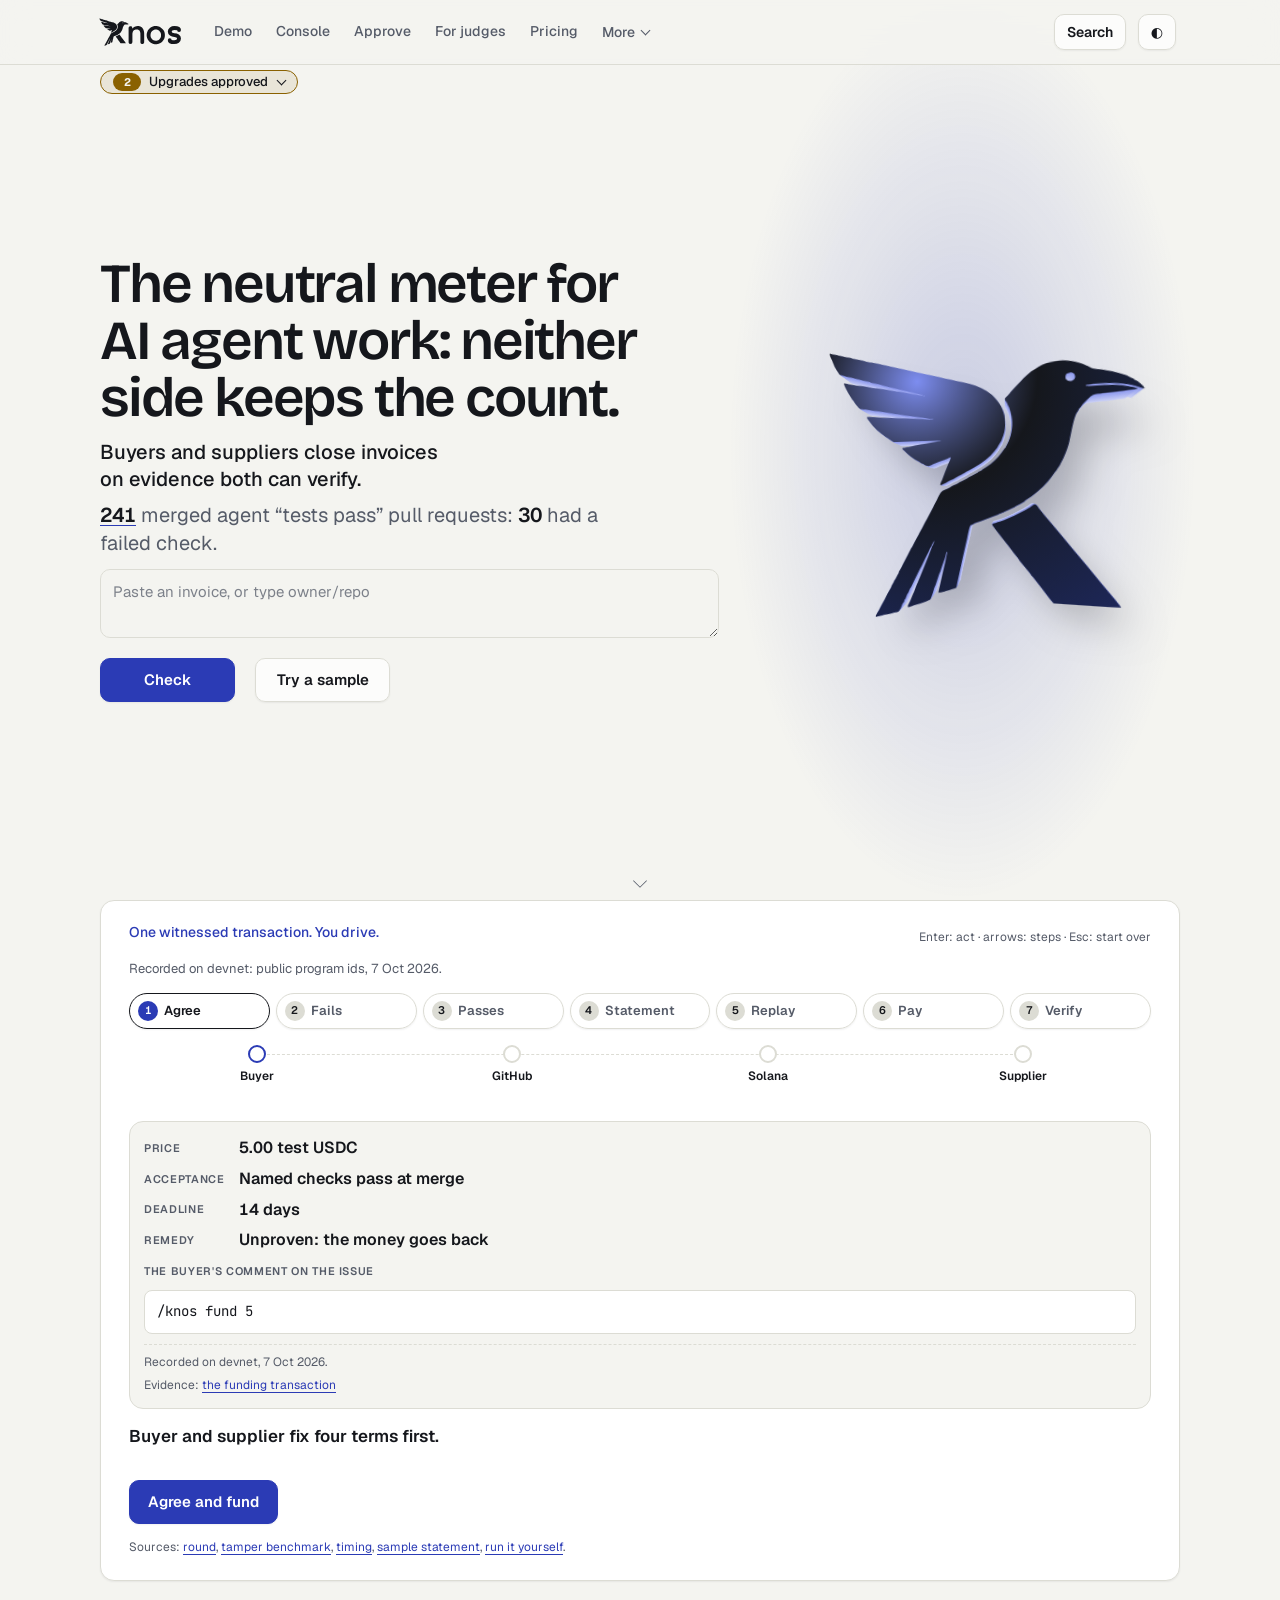
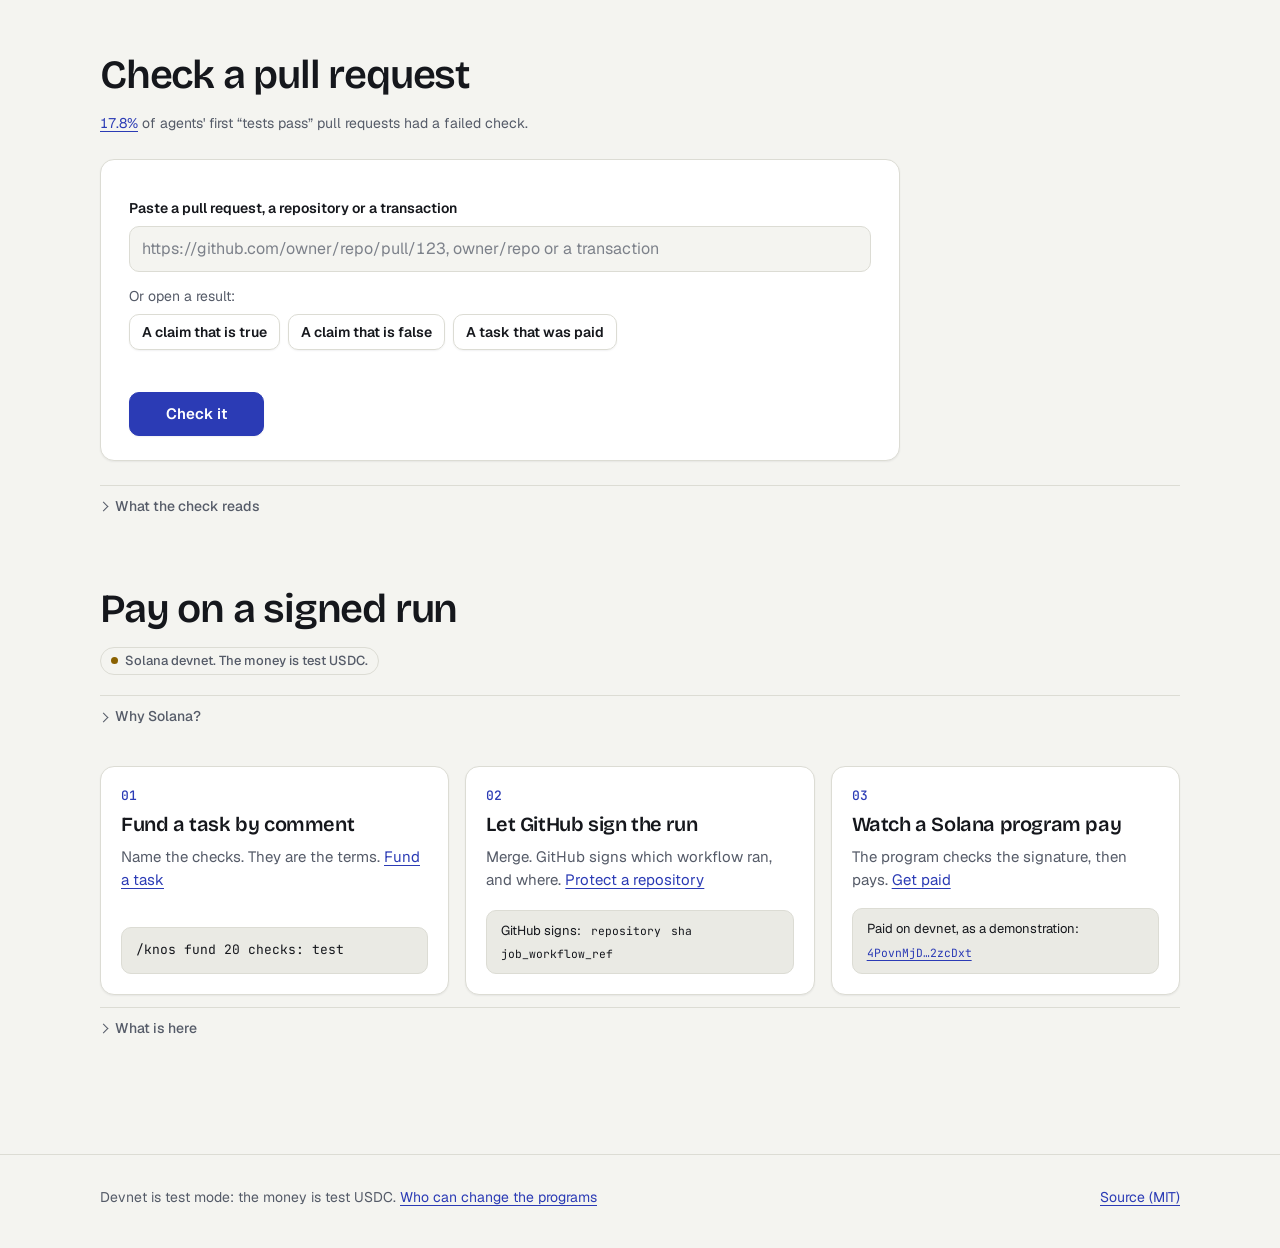
==== web/index.html @ 0a661cf9 "Knos 0.3.21 release tree" ====
<!doctype html>
<html lang="en">
<head>
<meta charset="utf-8">
<meta name="viewport" content="width=device-width, initial-scale=1">
<title>Knos. The neutral meter for AI agent work: neither side keeps the count.</title>
<meta name="description" content="The neutral meter for AI agent work: neither side keeps the count.">
<meta name="color-scheme" content="light dark">
<link rel="icon" href="icon.svg" type="image/svg+xml">
<link rel="apple-touch-icon" href="brand/apple-touch-icon.png">
<!-- The card of a shared link is a file of this site (web/brand/card.png, drawn by scripts/brand.py); the page itself asks for nothing here. -->
<meta property="og:type" content="website">
<meta property="og:site_name" content="Knos">
<meta property="og:title" content="Knos. The neutral meter for AI agent work: neither side keeps the count.">
<meta name="twitter:title" content="Knos. The neutral meter for AI agent work: neither side keeps the count.">
<meta name="twitter:description" content="The neutral meter for AI agent work: neither side keeps the count.">
<meta property="og:description" content="The neutral meter for AI agent work: neither side keeps the count.">
<meta property="og:url" content="https://drexthealpha.github.io/Knos/">
<meta property="og:image" content="https://drexthealpha.github.io/Knos/brand/card.png">
<meta property="og:image:type" content="image/png">
<meta property="og:image:width" content="1200">
<meta property="og:image:height" content="630">
<meta property="og:image:alt" content="The Knos wordmark, a raven whose body and tail are the letter K, above the sentence: The neutral meter for AI agent work: neither side keeps the count.">
<meta name="twitter:card" content="summary_large_image">
<link rel="preload" href="fonts/geist.woff2" as="font" type="font/woff2" crossorigin>
<link rel="preload" href="fonts/bricolage-grotesque.woff2" as="font" type="font/woff2" crossorigin>
<link rel="stylesheet" href="app.css">
<!-- The first screen's control comes before the mark on a phone, and its answer before the mark too (web/front_door.js). -->
<link rel="alternate" type="application/atom+xml" title="Knos: upgrade proposals of the programs" href="upgrades.xml">
<link rel="alternate" type="application/atom+xml" href="index.atom" title="Agent PR Index">
<!-- 0.3.19: under the sentence, one line: what a customer gets; the number follows it. Here, not in app.css, whose budget is spent. From 900 px the top margin is 36 px, so the upgrade line sits 4 px down and 24 px tall, clear of the sentence. -->
<style>.hero .hero-fact { text-wrap: pretty; } .hero .hero-outcome { font-size: var(--s2); line-height: 1.35; font-weight: 500; color: var(--ink); max-width: 26em; margin: 0 0 8px; text-wrap: balance; } .hero .hero-fact { margin-bottom: 12px; } .hero .hero-board { margin-top: 12px; } .hero h1 { margin-bottom: 12px; } .hero .hero-fact .k-num { color: var(--ink); font-weight: 600; } @media (min-width: 900px) { .hero { padding-top: 36px; } .hero-upgrades { top: 4px; } .hero-upgrades > summary { padding-block: 2px; } }</style>
</head>
<body>
<a class="k-skip" href="#fd-in">Skip to the invoice box</a>
<header class="bar">
  <a class="brand" href="#check" aria-label="Knos home"><span class="wordmark" aria-hidden="true"></span><span class="name">Knos</span></a>
  <nav id="nav" aria-label="Sections">
    <!-- Six links in the bar; the rest are under "More". A link with data-mount is a page a module fills: web/front.js
         shows the link when this build has that page. Without scripts every link is a plain link of the bar. -->
    <a href="#check">Check</a>
    <a href="#demo">Demo</a>
    <a href="#buy" data-mount="buy" hidden>Console</a>
    <a href="#index" data-mount="index" hidden>Leaderboard</a>
    <a href="#pricing">Pricing</a>
    <a href="https://github.com/drexthealpha/Knos/tree/main/docs" rel="noopener">Docs</a>
    <div class="more" id="more">
      <button id="more-button" class="more-button" type="button" aria-expanded="false" aria-controls="more-list">More</button>
      <div class="more-list" id="more-list">
        <a href="#story" data-mount="story" hidden>Story</a>
        <a href="#supplier" data-mount="supplier" hidden>For suppliers</a>
        <a href="#record" data-mount="record" hidden>Supplier records</a>
        <a href="#keyholder" data-mount="keyholder" hidden>Hold a key</a>
        <a href="#verifier" data-mount="verifier" hidden>Verifier</a>
        <a href="#playground" data-mount="playground" hidden>Playground</a>
        <a href="#terms" data-mount="terms" hidden>Terms</a>
        <a href="#records">Records</a>
        <a href="#invoice-statement" data-mount="invoice-statement" hidden>Statement</a>
        <a href="#shadow" data-mount="shadow" hidden>Invoice from a file</a>
        <a href="#check-a-pull-request" id="go-check">Check a pull request</a>
        <a href="#fund">Fund</a>
        <a href="#claim">Get paid</a>
        <a href="#protect">Protect</a>
        <a href="#install" data-mount="install" hidden>Install</a>
        <a href="#network">Numbers</a>
        <a href="#status" data-mount="status" hidden>Status</a>
        <a href="#pilot" data-mount="pilot" hidden>Pilot</a>
        <a href="#capabilities" data-mount="capabilities" hidden>Capabilities</a>
        <a href="#reproduce" data-mount="reproduce" hidden>Reproduce</a>
        <a href="#build">Build</a>
      </div>
    </div>
  </nav>
  <div class="tools">
    <button id="search" class="ghost small" type="button" data-palette aria-keyshortcuts="Control+K" title="Search (Ctrl K)">Search</button>
    <button id="menu" class="ghost small" type="button" aria-expanded="false" aria-controls="nav">Menu</button>
    <button id="theme" class="ghost small" type="button" aria-label="Switch light or dark" hidden>◐</button>
  </div>
</header>
<aside id="upgrade-banner" class="banner" role="status" aria-live="polite" hidden></aside>

<main>
  <section id="view-check" class="view">
    <!-- THE FIRST SCREEN: 40 words of prose at most, bar included (tests/web/front_door.mjs counts them as
         tests/web/words.mjs does). The sentence, the figure (docs/backtest.json: 30 of the 241 merged), ONE control: a box
         for your own invoice or a repository's name, with a sample (web/front_door.js draws the answer into
         #front-result, in place), and directly under it the week's leaderboard as a strip. The round (web/demo.js fills
         #demo) is below it. -->
    <div class="hero k-stage">
      <div class="hero-words">
        <h1 id="check">The neutral meter for AI agent work: neither side keeps the count.</h1>
        <p class="hero-outcome" id="hero-outcome">Buyers and suppliers close invoices on evidence both can verify.</p>
        <p class="hero-fact" id="hero-fact"><a class="k-num" href="https://github.com/drexthealpha/Knos/blob/main/docs/backtest.json">241</a> merged agent “tests pass” pull requests: <span class="k-num">30</span> had a failed check.</p>
        <form id="front-door" class="fd">
          <textarea id="fd-in" rows="2" spellcheck="false" autocomplete="off" aria-label="A supplier's invoice, or a public repository" placeholder="Paste an invoice, or type owner/repo"></textarea>
          <p class="actions"><button type="submit" class="k-btn" data-fd="run">Check</button> <button type="button" class="k-btn quiet" data-fd="sample">Try a sample</button></p>
        </form>
        <!-- The weekly leaderboard, directly under the box (web/board_strip.js, from agent_index.json): asked for after
             the first paint. Until it answers these grey bars hold its place, so nothing moves when it lands. -->
        <div id="hero-board" class="hero-board" aria-label="Agent PR Index, this week" aria-busy="true"><div class="board-strip" aria-hidden="true"><p class="bs-head"><i class="bs-sk" style="width:12em"></i></p>
          <ol class="bs-rows"><li><i class="bs-sk"></i><i class="bs-sk"></i><i class="bs-sk"></i></li><li><i class="bs-sk"></i><i class="bs-sk"></i><i class="bs-sk"></i></li><li><i class="bs-sk"></i><i class="bs-sk"></i><i class="bs-sk"></i></li><li><i class="bs-sk"></i><i class="bs-sk"></i><i class="bs-sk"></i></li></ol></div></div>
      </div>
      <!-- An upgrade of the programs that is waiting, said on the first screen in one line from upgrades.json (a file of
           this site, written from the multisig's accounts when the site is built): web/front.js. It sits in the hero's own
           top margin, so it moves nothing when it appears; opened, it says each proposal in the file's own words. -->
      <details class="hero-upgrades" id="hero-upgrades" hidden><summary id="hero-upgrades-line"></summary><div class="hero-upgrades-body" id="hero-upgrades-body"></div></details>
      <div class="hero-mark" id="mark3d" aria-hidden="true"></div>
      <div id="front-result" hidden></div>
      <a class="hero-cue" id="hero-cue" href="#demo" aria-label="The demo, below"></a>
    </div>
    <section id="demo" class="mount" aria-label="Demo" hidden></section>

    <h2 id="check-a-pull-request">Check a pull request</h2>
    <p class="fine" id="second-fact"><a class="k-num" href="https://github.com/drexthealpha/Knos/blob/main/docs/BENCH.md">17.8%</a> of agents' first “tests pass” pull requests had a failed check.</p>
    <form id="pr-form" class="card">
      <label for="pr-url">Paste a pull request, a repository or a transaction</label>
      <input id="pr-url" name="pr-url" type="text" inputmode="url" autocomplete="off" required
        placeholder="https://github.com/owner/repo/pull/123, owner/repo or a transaction">
      <p class="fine examples-row">Or open a result:</p>
      <div id="examples" class="examples"></div>
      <p id="example-says" class="fine" role="status" aria-live="polite"></p>
      <button type="submit" id="pr-check">Check it</button>
      <div id="pr-result" role="status" aria-live="polite"></div>
      <noscript><p class="fine">This check runs in your browser and needs JavaScript. The rest of the page reads without it.</p></noscript>
    </form>
    <details class="k-more">
<summary>What the check reads</summary>
<p class="fine">The check compares what a pull request claims with what GitHub's CI says at its head commit. No install, no login.</p>
<p class="fine">This page is static files. It reads GitHub's public API and Solana from your browser and sends nothing to Knos.
  Agent records come from the <a href="index.json">Agent PR Index</a>.</p>
<p class="fine" id="install-today"><strong>For your own agent:</strong> <code>pipx install knos</code>, then <code>knos init</code>.
  It adds a Stop hook (when the agent says tests pass, Knos runs the check before the agent may stop) and an MCP server,
  <code>knos mcp</code>. It holds no key and no wallet. <a href="https://github.com/drexthealpha/Knos/blob/main/docs/INSTALL.md">Every way to install it</a>.</p>
</details>

    <h2 id="how-a-task-is-paid">Pay on a signed run</h2>
    <p class="devnet">Solana devnet. The money is test USDC.</p>
    <details class="k-more" id="why-solana"><summary>Why Solana?</summary>
<p class="fine">Money is released with no custodian, and the count is anchored where neither side can alter it.</p>
<p class="fine">A receipt verifies with no chain. The chain is for the money and for the root.</p>
</details>
    <ol class="how" aria-label="How a task is paid">
      <li><h3>Fund a task by comment</h3>
        <p>Name the checks. They are the terms. <a href="#fund">Fund a task</a></p>
        <div class="show"><pre>/knos fund 20 checks: test</pre></div></li>
      <li><h3>Let GitHub sign the run</h3>
        <p>Merge. GitHub signs which workflow ran, and where. <a href="#protect">Protect a repository</a></p>
        <div class="show receipt"><span>GitHub signs:</span> <code>repository</code> <code>sha</code> <code>job_workflow_ref</code></div></li>
      <li><h3>Watch a Solana program pay</h3>
        <p>The program checks the signature, then pays. <a href="#claim">Get paid</a></p>
        <div class="show receipt"><span>Paid on devnet, as a demonstration:</span>
          <a href="https://explorer.solana.com/tx/4PovnMjDMYj3DinBmX7S1vqN4KHVLxDd1tmoK5nrBNquiAidDxcrM78kMwezdziTxh4RroLp28ZVRFPoBh2zcDxt?cluster=devnet" target="_blank" rel="noopener" title="4PovnMjDMYj3DinBmX7S1vqN4KHVLxDd1tmoK5nrBNquiAidDxcrM78kMwezdziTxh4RroLp28ZVRFPoBh2zcDxt"><code>4PovnMjD…2zcDxt</code></a></div></li>
    </ol>
    <figure id="film" class="film" hidden>
      <video id="demo-video" controls preload="metadata" playsinline></video>
      <figcaption class="fine">Watch one task, from funding to payment.</figcaption>
    </figure>
    <details class="k-more" id="what-is-here">
      <summary>What is here</summary>
      <ul class="lead-with">
        <li><span>A verifier on Solana for any <code>RS256</code> workload identity, readable by other programs.</span></li>
        <li><span>Named checks and allowed paths, hashed into the order at funding.</span></li>
        <li><span>A seller who can settle without the buyer.</span></li>
        <li><span>Payment on a black-box check: 0 of 63 cheating pull requests passed it, 56 passed plain CI.</span></li>
        <li><span>A neutral count of accepted outcomes, with no escrow.</span></li>
      </ul>
      <p class="lede">A work order is a task, its budget and the terms that decide whether it is done, fixed before the work
        starts. A bounty on an issue is the smallest work order. When the work is merged, a workflow run that GitHub signs
        says whether the terms were met, and a Solana program checks that signature itself before it pays. No person holds
        the money in between.</p>
    </details>
  </section>

  <!-- PAGES OTHER MODULES FILL: web/buyer.js fills #buy and web/capabilities.js fills #capabilities (from
       capabilities.json, which scripts/build_site.sh copies from docs/); web/install.js fills #install-pr. A page that
       holds nothing is not shown; web/front.js shows the link of one that does in the menu and shows the page alone at
       its hash (#buy, #install, #capabilities). -->
  <section id="buy" class="mount" aria-label="Buy" hidden></section>
  <section id="install" class="mount" aria-label="Install" hidden>
    <h2>Install by one pull request</h2>
    <p class="lede">Write your repository. GitHub's editor opens, filled in.</p>
    <details class="k-more">
<summary>What the link does</summary>
<p class="fine">The link opens GitHub's own editor with one workflow file filled in. GitHub offers the branch and the pull
  request. No secret, no wallet; nothing is sent to Knos.</p>
</details>
    <div id="install-pr" class="card"></div>
    <p class="fine">Add the check on every pull request: <a href="#protect">Protect a repository</a>.
  <a href="https://github.com/drexthealpha/Knos/blob/main/docs/INSTALL.md">Every way to install it</a>.</p>
  </section>
  <section id="capabilities" class="mount" aria-label="Capabilities" hidden></section>
  <!-- Filled by web/mounts.js: #status (the relay's log and the canary's round, read when the page is opened), #index
       (agent_weekly.json), #pilot and #reproduce (words, and the count of the build's reproductions.json). -->
  <section id="status" class="mount" aria-label="Status" hidden></section>
  <section id="index" class="mount" aria-label="Index" hidden></section>
  <section id="pilot" class="mount" aria-label="Pilot" hidden></section>
  <section id="reproduce" class="mount" aria-label="Reproduce" hidden></section>
  <!-- 0.3.16: web/shadow.js fills #shadow (check an invoice), web/verifier.js #verifier, web/playground.js #playground,
       web/terms.js #terms (the terms registry). -->
  <section id="shadow" class="mount" aria-label="Shadow" hidden></section>
  <section id="verifier" class="mount" aria-label="Verifier" hidden></section>
  <section id="playground" class="mount" aria-label="Playground" hidden></section>
  <section id="terms" class="mount" aria-label="Terms" hidden></section>
  <!-- 0.3.17: web/supplier.js fills #supplier, web/statements.js #invoice-statement (one invoice's statement for accounts
       payable; #statement=login stays the month's statement in Records), web/story.js #story. -->
  <section id="supplier" class="mount" aria-label="Supplier" hidden></section>
  <section id="invoice-statement" class="mount" aria-label="Statement" hidden></section>
  <section id="story" class="mount" aria-label="Story" hidden></section>
  <section id="keyholder" class="mount" aria-label="Hold a key" hidden></section>
  <section id="record" class="mount" aria-label="Supplier record" hidden></section>

  <section id="view-protect" class="view" hidden>
    <h2 id="protect">Protect a repository</h2>
    <p class="lede">Add one workflow file. It needs no secret.</p>
    <details class="k-more">
<summary>The two files</summary>
<p class="fine"><code>.github/workflows/knos.yml</code> is the whole payment flow.
  <code>.github/workflows/knos-check.yml</code> is optional: the check on every pull request.</p>
</details>
    <form id="protect-form" class="card">
      <label for="protect-repo">Repository</label>
      <input id="protect-repo" name="protect-repo" type="text" autocomplete="off" required placeholder="owner/repo">
      <label for="protect-branch">Its default branch</label>
      <input id="protect-branch" name="protect-branch" type="text" autocomplete="off" value="main">
      <button type="submit" id="protect-go">Prefill the files on GitHub</button>
      <div id="protect-result" role="status" aria-live="polite"></div>
      <noscript><p class="fine">Without JavaScript: copy
        <a href="https://github.com/drexthealpha/Knos/blob/main/examples/knos-workflow.yml">examples/knos-workflow.yml</a>
        to <code>.github/workflows/knos.yml</code> on your default branch and, if you want the check on every pull
        request, <a href="https://github.com/drexthealpha/Knos/blob/main/examples/knos-check.yml">examples/knos-check.yml</a>
        to <code>.github/workflows/knos-check.yml</code>.</p></noscript>
    </form>
    <p class="fine"><a href="#install">Install by one pull request</a></p>
    <div class="card">
      <details class="k-more">
<summary>What the file does: five jobs</summary>
<ul>
  <li>Answers every <code>/knos</code> comment. <code>/knos help</code> lists the commands.</li>
  <li>On <code>/knos fund</code>: asks GitHub to sign one statement that funds this task. Anyone may carry it to Solana; it works once.</li>
  <li>On a merge that closes a funded issue: reads GitHub's record against the funded terms, and asks GitHub to sign
    the payment only when every funded check passed and the changed files are in scope.</li>
  <li>Comments, and assigns an issue for <code>/knos take</code>.</li>
  <li>Runs by hand (Actions, knos, Run workflow) to try a payment again.</li>
</ul>
</details>
      <details class="k-more">
<summary>What it cannot do: six limits</summary>
<ul>
  <li>Hold or move money. It has no wallet. Money moves only on Solana, after the program has checked GitHub's signature.</li>
  <li>Change your code, branches or settings: it can read, comment and assign.</li>
  <li>Spend a Balance past its limits: only its owner's and listed people's comments count, and no task takes more than its cap.</li>
  <li>Change a task's terms after funding, or take back an attested payment.</li>
  <li>Be changed by a pull request: it runs from the default branch and never uses <code>pull_request_target</code>.</li>
  <li>Vouch for more than its repository can: GitHub signs which workflow ran, at which commit, in which repository,
    not what it read there.</li>
</ul>
<p class="fine">No secret is needed: Knos's public relay carries the signed statements and pays the fees.
  <a href="https://github.com/drexthealpha/Knos/blob/main/docs/INSTALL.md#what-knosyml-does-and-what-it-cannot">Each limit in full, and the optional relay key</a>.</p>
</details>
      <div id="workflow-facts"></div>
    </div>
    <details class="k-more">
<summary>The optional check file</summary>
<p class="fine"><code>knos-check.yml</code> checks every pull request, forks included, and moves no money. It reports
  through its own status, <code>check / claims</code>. A pull request can change it for its own run, so it is advice:
  nothing about money depends on it. <a href="https://github.com/drexthealpha/Knos/blob/main/docs/INSTALL.md#the-optional-second-file-knos-checkyml">The second file in full</a>.</p>
</details>
  </section>

  <section id="view-fund" class="view" hidden>
    <h2 id="fund">Fund a task</h2>
    <p class="lede">Comment on an issue. The checks you name are the terms.</p>
    <div class="card">
      <h3>The comment</h3>
      <pre id="fund-comment">/knos fund 20 checks: test</pre>
      <details class="k-more">
<summary>Each part of the comment</summary>
<dl class="parts">
  <dt><code>/knos fund</code></dt>
  <dd>A line of a comment, or of a new issue's description, that starts with it. <code>/knos bounty</code> means the same.</dd>
  <dt><code>20</code></dt>
  <dd>The amount, from 5 to 100,000 test USDC, with at most 6 decimals. A build for real money sets its own cap.</dd>
  <dt><code>checks: test</code></dt>
  <dd>The checks that must have concluded <code>success</code> at the merged pull request's last commit. Left out: the
    default branch's required checks, else the checks that ran on its latest commit. <code>checks: none</code>: your
    merge alone is the acceptance.</dd>
  <dt>Optional</dt>
  <dd><code>paths: src/**</code> (the only files a pull request may change), <code>days 30</code> (when unpaid money
    goes back: 14 days unless you say, 90 at most), <code>reserve 3</code> (days <code>/knos take</code> holds the
    task: 7 unless you say).</dd>
</dl>
</details>
      <details class="k-more">
        <summary>What the reply says</summary>
        <blockquote id="fund-reply">Knos: 20.00 test USDC is in escrow for issue #7. It is paid when a maintainer merges a pull request that closes this issue, if these checks passed at that pull request's last commit: <code>test</code> (the checks you named). The pull request may not change <code>.github/**</code> or <code>.knos/**</code>. If it is not paid by its deadline, the money goes back to where it came from. To earn it: open a pull request whose description says <code>Fixes #7</code>. <code>/knos take</code> reserves the issue for 7 days. For the money to reach you when it is paid, comment <code>/knos address &lt;your Solana address&gt;</code> on your pull request; without an address it waits for you until you bind a wallet (180 days at most).</blockquote>
      </details>
      <details class="k-more">
<summary>Who may fund, fixed terms, tests mode</summary>
<p class="fine">Who may fund: the repository's owner, or someone the owner's Balance lists.</p>
<p class="fine">The terms are fixed: the funding transaction logs them and the task stores their hash. How long a
  reply takes is measured: <span id="fund-latency">see <a href="#network">Numbers</a></span>.</p>
<p class="fine">Every <code>/knos</code> comment gets a reply. <code>/knos help</code> lists the commands:
  <code>/knos take</code>, <code>/knos status</code>, <code>/knos reject</code>, <code>/knos tip</code>.</p>
<p class="fine"><strong>Payment without a merge</strong> is offered only for a black-box check: the submission runs as a
  separate process and only its output is compared. Of 63 cheating pull requests in
  <a href="https://github.com/drexthealpha/Knos/blob/main/docs/TAMPER.md">the tamper benchmark</a>, plain CI passed 56, in-process acceptance tests passed 7 and
  the black-box check passed none.</p>
</details>
    </div>

    <div class="card money" id="money">
      <p class="devnet">Devnet: test USDC, worth nothing.</p>
      <h3>Add money</h3>
      <details class="k-more">
<summary>What a Balance is</summary>
<p>A comment spends a <strong>Balance</strong>: test USDC a wallet set aside for one GitHub owner's repositories.
  That wallet names who may spend it (up to four besides the owner) and the cap per task; only it can take unspent money
  back. With no Balance, the devnet faucet gives free test USDC: at most 100 per comment, once per repository per
  minute. Faucet money cannot be withdrawn and is counted apart.
  <a href="https://github.com/drexthealpha/Knos/blob/main/docs/SECURITY.md#11-a-balance-mints-and-extensions">A Balance in full</a>.</p>
</details>
      <ol class="flow">
        <li>
          <button type="button" id="wallet-connect">Connect a wallet</button>
          <div id="wallet-status" class="fine" role="status" aria-live="polite">Set the wallet to devnet first.
            <a href="https://faucet.circle.com/" target="_blank" rel="noopener">Get test USDC</a></div>
        </li>
        <li>
          <form id="owner-form">
            <label for="owner-login">The GitHub owner whose repositories will spend it</label>
            <input id="owner-login" type="text" autocomplete="off" required placeholder="octo-org or octocat">
            <details>
              <summary class="fine">Another token</summary>
              <label for="money-mint">Mint address (devnet)</label>
              <input id="money-mint" type="text" autocomplete="off" value="4zMMC9srt5Ri5X14GAgXhaHii3GnPAEERYPJgZJDncDU">
              <p class="fine">Prefilled with Circle's devnet test USDC. SPL Token and Token-2022 mints work; a mint that
                can block or tax a transfer is refused by the program.</p>
            </details>
            <button type="submit" id="owner-go" class="k-btn quiet">Look it up</button>
          </form>
          <div id="owner-result" role="status" aria-live="polite"></div>
        </li>
      </ol>
      <div id="balance-state"></div>
      <div id="money-preview"></div>
      <div id="money-status" role="status" aria-live="polite"></div>
      <noscript><p class="fine">Opening a Balance, adding to it, setting who may spend it and taking money back are
        transactions your wallet signs; this part needs JavaScript. The same can be done with the Python client
        (<code>knos.settle.v2.pay</code>) or the JavaScript one
        (<a href="https://github.com/drexthealpha/Knos/tree/main/sdk/settle">sdk/settle</a>).</p></noscript>
    </div>

    <form id="status-form" class="card money">
      <h3>What is in escrow for an issue?</h3>
      <label for="st-issue">Issue</label>
      <input id="st-issue" type="text" autocomplete="off" required placeholder="owner/repo#7">
      <button type="submit" id="st-go">Read it from Solana</button>
      <div id="st-result" role="status" aria-live="polite"></div>
    </form>
    <details class="k-more">
<summary>How it pays, the fee</summary>
<p class="fine">A task is paid when a maintainer merges a pull request that closes the issue and its funded checks
  passed at the last commit. The payment is final. <code>/knos reject</code> before merging keeps a pull request from
  the bounty. Unpaid by the deadline, the money goes back; that needs no token.</p>
<p class="fine">Fee: 0.30% of the amount, at least 0.05 test USDC and no maximum, paid by the funder on top, once
  knos_pay 2.2 is live; until that upgrade executes the program charges the fee it charged before the upgrade (2.5% of the first 1,000, 1% to
  50,000, 0.5% above, at least 0.40 test USDC). It is charged only when someone is paid: a refund returns it with the
  amount. Orders funded before the upgrade keep the rate fixed at their funding.
  <a href="#pricing">Pricing</a> says which fee the program on devnet applies today.</p>
</details>

    <div class="card money" id="anyissue">
      <h3>Fund any issue</h3>
      <details class="k-more">
<summary>What this form does</summary>
<p>Put test USDC in escrow, from your wallet, for an issue of any public repository. That repository needs no file.
  <strong>Nothing is sent</strong> until your wallet shows you the transaction and you approve it.</p>
</details>
      <p id="any-available" class="status" role="status" aria-live="polite">Asking devnet which version of knos_pay is live…</p>
      <form id="any-form" autocomplete="off" novalidate>
        <label for="any-issue">The issue, as GitHub writes its address</label>
        <input id="any-issue" type="text" autocomplete="off" spellcheck="false" placeholder="https://github.com/owner/repo/issues/7 or owner/repo#7">
        <label for="any-amount">Amount for the person who does the work (test USDC)</label>
        <input id="any-amount" type="text" inputmode="decimal" autocomplete="off" placeholder="20">
        <label for="any-days">Days to do it in, 1 to 90</label>
        <input id="any-days" type="text" inputmode="numeric" autocomplete="off" value="14">
        <label for="any-checks">Checks that must have passed (optional): their names, separated by commas</label>
        <input id="any-checks" type="text" autocomplete="off" spellcheck="false" placeholder="test, lint">
        <label for="any-paths">Files the pull request may change (optional): globs, separated by commas</label>
        <input id="any-paths" type="text" autocomplete="off" spellcheck="false" placeholder="src/**, docs/*.md">
        <details class="k-more">
<summary>Rules for checks and paths</summary>
<p class="fine">Unpaid after its days, the order can be sent back to you. A named check counts from any source: a GitHub
  App or a commit status. With no check, a maintainer's merge alone is the acceptance. The pull request may never
  change <code>.github/**</code> or <code>.knos/**</code>.</p>
</details>
        <button type="submit" id="any-go">Read the issue and show the terms</button>
      </form>
      <div id="any-result" role="status" aria-live="polite"></div>
      <h4>Your wallet</h4>
      <button type="button" id="any-connect">Connect a wallet</button>
      <div id="any-wallet" class="fine" role="status" aria-live="polite">Set the wallet to devnet first.
        <a href="https://faucet.circle.com/" target="_blank" rel="noopener">Get test USDC</a></div>
      <div id="any-next" hidden>
        <p><button type="button" id="any-plan" disabled>Check it on devnet and show what I would sign</button> <span id="any-why" class="fine"></span></p>
        <div id="any-tx"></div>
      </div>
      <div id="any-status" role="status" aria-live="polite"></div>
      <noscript><p class="fine">Reading the issue and asking your wallet to sign need JavaScript. The same can be done with the Python client (<code>knos.settle.v2.pay</code>) or the JavaScript one
        (<a href="https://github.com/drexthealpha/Knos/tree/main/sdk/settle">sdk/settle</a>).</p></noscript>
    </div>
  
    <div class="card" id="task">
      <h3>A task with no repository</h3>
      <details class="k-more">
<summary>How a task is judged</summary>
<p>State the task as five or more pairs: an input and the answer it must get. Knos pays the first solution whose
  command prints every answer; its code runs as a separate process and only what it prints is compared.
  <strong>It sends nothing:</strong> you press the last button on each GitHub page yourself.</p>
</details>
      <form id="task-form" novalidate>
        <label for="task-title">Title of the issue</label>
        <input id="task-title" type="text" autocomplete="off" placeholder="Slugify a title">
        <label for="task-description">What a solution must do, in words</label>
        <textarea id="task-description" rows="5" placeholder="Read one line from standard input and print it as a URL slug: lower case, words joined by hyphens."></textarea>
        <label for="task-amount">Amount, in test USDC</label>
        <input id="task-amount" type="text" inputmode="decimal" autocomplete="off" placeholder="20">
        <label for="task-command">The command a solution is run as</label>
        <input id="task-command" type="text" autocomplete="off" spellcheck="false" placeholder="python3 slugify.py">
        <details class="k-more">
<summary>How the command runs</summary>
<p class="fine">It runs in the pull request's tree, with one input line on standard input. What it prints is compared
  with the answer; spaces at the end of a line and blank lines at the ends are ignored.</p>
</details>
        <label for="task-login">Your GitHub login</label>
        <input id="task-login" type="text" autocomplete="off" placeholder="octocat">
        <label for="task-repo-name">Name for the new repository</label>
        <input id="task-repo-name" type="text" autocomplete="off" value="knos-task">
        <h4>Pairs: an input line, and the answer it must get</h4>
        <div id="task-pairs"></div>
        <button type="button" id="task-add" class="ghost small">Add a pair</button>
        <p><button type="submit" id="task-go">Make the steps</button></p>
      </form>
      <div id="task-result" role="status" aria-live="polite"></div>
      <noscript><p class="fine">This page makes the files in your browser and needs JavaScript.</p></noscript>
    </div>
  </section>

  <section id="view-claim" class="view" hidden>
    <h2 id="claim">Get paid for merged work</h2>
    <p class="lede">Merge the work. Say where to be paid.</p>
    <div class="card money">
      <p class="devnet">Devnet: test USDC.</p>
      <ol class="routes">
        <li>
          <h3>Comment your address</h3>
          <pre>/knos address YOUR_SOLANA_ADDRESS</pre>
          <details class="k-more">
<summary>When the address counts</summary>
<p class="fine">Comment on your own pull request. It is paid to that address once the pull request is merged and the
  payment is attested. An edited comment does not count: to change the address, post a new one.</p>
<p class="fine">Who is paid: the person whose pull request is merged for the task. You need no wallet to do the work.</p>
</details>
        </li>
        <li>
          <details class="k-more" id="bind-once">
<summary>Or bind a wallet once</summary>
          <p>A bound wallet comes first, whatever a pull request says. Two steps, by hand:</p>
          <ol class="steps" id="bind-steps">
            <li><a id="bind-template" href="https://github.com/new?template_owner=drexthealpha&amp;template_name=knos-claim&amp;name=knos-claim&amp;visibility=public&amp;owner=@me" target="_blank" rel="noopener">Create a repository from the template drexthealpha/knos-claim</a>
              (&ldquo;Use this template&rdquo;). Keep the name <code>knos-claim</code> and make it public, in your own
              account (a personal account, not an organisation).</li>
            <li>Open that repository's <strong>Actions</strong> tab and choose <strong>knos claim</strong>.
              Press <strong>Run workflow</strong> and paste your Solana address yourself.</li>
          </ol>
          <p>Or from a terminal, one command does both steps:</p>
          <pre>knos claim YOUR_SOLANA_ADDRESS</pre>
<p class="fine">Why by hand: an address carried in a link could be someone else's, so you type it. GitHub signs that the
  repository's owner names that address; the escrow takes that signature only from a run started by hand, by the
  owner, in a repository named <code>knos-claim</code>. A later binding replaces an earlier one.</p>
</details>
        </li>
        <li>
          <details class="k-more">
<summary>Or do nothing yet</summary>
<p>With no address and no bound wallet, the money is held for you for 180 days. Bind a wallet in that time and
  <code>/knos settle</code> on the merged pull request sends it. After 180 days it goes back to the funder.</p>
</details>
        </li>
      </ol>
      <details class="k-more">
<summary>When an agent opened it</summary>
<p class="fine">A bot account's pull request pays a person only when GitHub shows whose it is: the issue is assigned
  to one person, a maintainer commented <code>/knos pay @login</code>, or an assignee commented <code>/knos mine</code>.
  A line in the description never decides.</p>
</details>
    </div>
    <div class="card money" id="passkey">
      <h3>Make a wallet from a passkey</h3>
      <details class="k-more">
<summary>What a passkey wallet is</summary>
<p>A passkey is the key your device keeps behind its fingerprint, face or screen lock. This page asks the device for
  one and shows its wallet's address; the private key never leaves the device. Name that address in either of the
  first two ways above.</p>
<p class="fine">A passkey works only at the web address it was made at (<span class="mono" id="pk-rp"></span>). Your
  device or password manager decides whether it is on your other devices.</p>
</details>
      <button type="button" id="pk-create">Create a passkey wallet</button>
      <div id="pk-status" role="status" aria-live="polite"></div>
      <div id="pk-wallet" hidden>
        <h4>Your wallet's address</h4>
        <p class="mono" id="pk-address"></p>
        <p>Two ways to name it:</p>
        <ol class="steps">
          <li>On your pull request, comment: <pre id="pk-address-comment"></pre></li>
          <li>Or run the claim workflow by hand, as above. Paste this address into its box.</li>
        </ol>
        <div id="pk-balance" role="status" aria-live="polite"></div>
        <button type="button" id="pk-refresh" class="ghost small">Check the balance</button>
      </div>
      <form id="pk-form" novalidate>
        <h4>Withdraw</h4>
        <details class="k-more">
<summary>How a withdrawal travels</summary>
<p class="fine">You sign on your device. The signature is a line of text you post in your own <code>knos-claim</code>
  repository; the public relay carries it to Solana and pays its fee.</p>
</details>
        <label for="pk-mint">Which test USDC: Circle's, or the devnet faucet's</label>
        <select id="pk-mint"></select>
        <label for="pk-amount">Amount, in test USDC</label>
        <input id="pk-amount" type="text" inputmode="decimal" autocomplete="off" placeholder="5">
        <label for="pk-dest">Send it to this Solana address</label>
        <input id="pk-dest" type="text" autocomplete="off" spellcheck="false" placeholder="a wallet address that holds test USDC">
        <label for="pk-login">Your GitHub login (the repository is <code>your-login/knos-claim</code>)</label>
        <input id="pk-login" type="text" autocomplete="off" placeholder="octocat">
        <button type="submit" id="pk-sign" class="k-btn quiet">Sign a withdrawal</button>
        <div id="pk-request" role="status" aria-live="polite"></div>
      </form>
      <details id="pk-keep">
        <summary>Keep a copy of the details, or use ones you kept</summary>
        <p class="fine">This browser keeps the passkey's id and public key for you if it lets the page, and nothing else. Neither is secret and neither can move money:
          signing needs the passkey on your device. Keep the line below somewhere you can find it, and paste it back here to use the wallet from another browser that has the same passkey.</p>
        <label for="pk-export">The details</label>
        <textarea id="pk-export" readonly rows="3" spellcheck="false"></textarea>
        <label for="pk-import">Details to use</label>
        <textarea id="pk-import" rows="3" spellcheck="false" placeholder='{"credentialId": …, "key": …}'></textarea>
        <button type="button" id="pk-use" class="ghost small">Use these details</button>
      </details>
      <noscript><p class="fine">A passkey wallet is made by this page in your browser and needs JavaScript.</p></noscript>
    </div>
    <form id="due-form" class="card money">
      <h3>Look up a GitHub account</h3>
      <label for="due-login">GitHub login</label>
      <input id="due-login" type="text" autocomplete="off" required placeholder="octocat">
      <button type="submit" id="due-go">Look it up</button>
      <div id="due-result" role="status" aria-live="polite"></div>
      <noscript><p class="fine">This lookup reads GitHub and Solana in your browser and needs JavaScript.</p></noscript>
    </form>
  </section>

  <section id="view-pricing" class="view" hidden>
    <p class="k-kicker" id="price-rule">Knos never charges the party being rated.</p>
    <h2 id="pricing">What Knos costs</h2>
    <p class="lede">Check free. Pay when acceptance is counted or settled.</p>
    <div class="k-card" id="bill"></div>
    <div class="card">
      <h3>The price book</h3>
      <div class="table-wrap"><table id="price-book"><thead><tr><th>Line</th><th>Unit</th><th>Price</th><th>Who pays</th><th>Where it is enforced</th></tr></thead><tbody>
        <tr><th scope="row">Check</th><td>pull request or artifact checked</td><td>free, forever</td><td>nobody</td><td>nowhere</td></tr>
        <tr><th scope="row">Meter</th><td>evaluation</td><td>100,000 a month free per organisation, then 0.002 USD</td><td>buyer</td><td>prepaid credits</td></tr>
        <tr><th scope="row">Acceptance</th><td>dollar released or reconciled against a signed acceptance</td><td>0.30%; by contract 0.20% on monthly value above 1M (the rate never goes below 0.20%); small tickets are netted: outcomes under 20 USD accumulate and settle as one release per payee per period, charged 0.30% of the netted amount with the 0.05 floor once per release; no cap</td><td>funder, on top of the amount</td><td>knos_pay at release (on chain: 0.30% and the floor; volume rates are a rebate by contract, off chain)</td></tr>
        <tr><th scope="row">Record</th><td>lookup of a supplier's delivery record through the machine-priced API</td><td>0.10 USD a lookup, paid per call by the caller (an agent, a marketplace, an underwriter) through the knos-order/x402 flow; the public record page and its file stay free</td><td>the buyer, marketplace or insurer reading it</td><td><code>knos record serve</code> (anyone runs it; Knos hosts none); budgeted at ZERO revenue until someone buys it</td></tr>
        <tr><th scope="row">Control</th><td>organisation, per year</td><td>Team 25,000; Business 100,000; Enterprise from 400,000 (not deliverable yet: it needs single sign-on, private deployment and support that do not exist)</td><td>buyer</td><td>contract</td></tr>
        <tr><th scope="row">Pilot</th><td>one buyer, two suppliers, 30 days, one reconciled invoice</td><td>2,500 USD, credited against year one</td><td>buyer</td><td>contract</td></tr>
      </tbody></table></div>
      <p class="fine" id="price-version">Which fee applies to a task today is read from the program:
  <span id="price-version-now">reading Solana devnet…</span></p>
<details class="k-more">
<summary>What the programs enforce</summary>
<p class="fine" id="price-tip">Relayer tip: 0.05, or 0.30 on a payee's first payment, out of the fee. An order holds from
  <span id="price-bounds">5 to 100,000</span> test USDC on devnet; a build for real money sets its own cap.</p>
<p class="fine" id="price-honest"><span id="price-honest-now"></span>The program enforces the Acceptance line at release: 0.30% and the floor. Volume rates
  are a rebate by contract, off chain. Meter is charged from prepaid credits. Control and the Pilot are contract prices that
  nothing on chain enforces (<a href="#pilot">what the Pilot is</a>). Under a Plan the program only lets the Acceptance rate
  be lowered, never raised.</p>
</details>
    </div>
    <div class="card" id="calc-settle">
      <h3>What a task costs</h3>
      <form id="calc-form">
        <label for="calc-amount">The amount the payee is to receive (test USDC)</label>
        <input id="calc-amount" inputmode="decimal" autocomplete="off" value="20">
        <label for="calc-rate">A contract rate in percent (blank: the standard rate)</label>
        <input id="calc-rate" inputmode="decimal" autocomplete="off" placeholder="blank">
      </form>
      <div id="calc-result" role="status" aria-live="polite"></div>
    </div>
    <div class="card" id="calc-meter">
      <h3>What counting costs</h3>
      <form id="meter-form">
        <label for="meter-n">Evaluations a month</label>
        <input id="meter-n" inputmode="numeric" autocomplete="off" value="25000">
      </form>
      <div id="meter-result" role="status" aria-live="polite"></div>
    </div>
    <div class="card" id="arithmetic">
      <h3>The fee, worked</h3>
      <details class="k-more">
<summary>How the rate applies</summary>
<p id="fee-how">One rate applies to the whole amount, and the fee is never under the floor. The funder pays the fee on top; the payee
  receives the amount in full.</p>
</details>
      <div class="table-wrap"><table id="fee-worked"><thead><tr><th>Amount</th><th>How</th><th>Fee</th></tr></thead><tbody></tbody></table></div>
      <h3>The effective fee, before you fund</h3>
      <div class="table-wrap"><table id="fee-effective"><thead><tr><th>Order</th><th>Fee</th><th>Effective fee</th></tr></thead><tbody>
        <tr data-amount="5"><th scope="row">5</th><td>0.05</td><td>1.00%</td></tr>
        <tr data-amount="20"><th scope="row">20</th><td>0.06</td><td>0.30%</td></tr>
        <tr data-amount="100"><th scope="row">100</th><td>0.30</td><td>0.30%</td></tr>
        <tr data-amount="1000"><th scope="row">1,000</th><td>3</td><td>0.30%</td></tr>
        <tr data-amount="5000"><th scope="row">5,000</th><td>15</td><td>0.30%</td></tr>
        <tr data-amount="100000"><th scope="row">100,000</th><td>300</td><td>0.30%</td></tr>
      </tbody></table></div>
      <details class="k-more">
<summary>Small orders pay more</summary>
<p id="fee-small">5 test USDC pays the floor, 0.05: 1.00% of it. On devnet the fee is test money: 0 revenue.</p>
</details>
    </div>
  </section>

  <section id="view-records" class="view" hidden>
    <h2 id="records">Records and ranks</h2>
    <p class="lede">Open what Knos paid, and to whom.</p>
    <details class="k-more">
<summary>Where the records come from</summary>
<p class="fine">Counted from the public record of both escrows and from GitHub, and published as files beside these pages.
  Nothing is typed by hand. No file means no record here, which is not the same as no payment.</p>
</details>
    <form id="rec-form" class="card">
      <h3>Open a record</h3>
      <label for="rec-q">A GitHub login, or owner/repo</label>
      <input id="rec-q" type="text" autocomplete="off" spellcheck="false" placeholder="octocat or octo/widgets">
      <button type="submit" id="rec-go">Open the record</button>
    </form>
    <div id="rec-result" role="status" aria-live="polite"></div>
    <div class="card" id="statements">
      <h3>A month's statement</h3>
      <details class="k-more">
<summary>What it holds</summary>
<p class="fine">What an account was paid, or what its money paid out, one month at a time, with a CSV made in your
  browser. Each payment is a row of <code>statements/&lt;login&gt;.json</code>. Real and test money are never added together.</p>
</details>
      <form id="stm-form">
        <label for="stm-login">A GitHub login</label>
        <input id="stm-login" type="text" autocomplete="off" spellcheck="false" placeholder="octocat">
        <label for="stm-role">Which statement</label>
        <select id="stm-role"></select>
        <label for="stm-month">Month</label>
        <select id="stm-month" disabled></select>
        <button type="submit" id="stm-go">Show the statement</button>
      </form>
      <div id="stm-result" role="status" aria-live="polite"></div>
    </div>
    <div class="card" id="rec-ranks">
      <h3>Ranks</h3>
      <ul class="plain">
  <li><a href="#rank=earners">Earners</a>: by real money (Circle's USDC) received. Test money and self-payment are not counted.</li>
  <li><a href="#rank=funders">Funders</a>: by real money (Circle's USDC) paid out, with how reliably they paid.</li>
  <li><a href="#rank=agents">Agents by false-claim rate</a>: from the Agent PR Index, lowest first, with 95% intervals.</li>
</ul>
    </div>
    <div class="card" id="rec-index" aria-live="polite"><p class="fine">Reading records.json…</p></div>
    <noscript><p class="fine">The records are files on this site; this page reads them in your browser and needs JavaScript. The same pages are at u/&lt;login&gt;.html, r/&lt;owner&gt;/&lt;repo&gt;.html and rank/earners.html.</p></noscript>
  </section>

  <section id="view-network" class="view" hidden>
    <h2 id="network">The numbers, counted apart</h2>
    <p class="lede">Read the counts from the programs' own logs.</p>
    <details class="k-more">
<summary>What is counted apart</summary>
<p class="fine">Counted from the two escrow programs' logs on Solana devnet, the public relay log and GitHub. Knos's own
  activity, self-payment and free faucet money are shown apart and never added to outside use.</p>
</details>
    <div id="network-stats"></div>
    <noscript><p class="fine">The numbers are laid out by JavaScript. The file they come from is
      <a href="stats.json">stats.json</a>, written by
      <a href="https://github.com/drexthealpha/Knos/blob/main/scripts/network_stats.py">scripts/network_stats.py</a>;
      the keys and the multisigs below are read from Solana in the browser.</p></noscript>
    <div id="network-keys" class="card"></div>
    <div id="network-programs" class="card"></div>
    <div id="first-deployment" class="card">
      <h3>The first deployment, as history</h3>
      <details class="k-more">
<summary>Its two addresses</summary>
<p>The first deployment on devnet: knos-oidc
  <span class="mono">vpWym9azbPU5f2PH2a6n8c4RfmsyUeW2dMuWr1DSHcE</span> and knos-pay
  <span class="mono">9UzPFbh2A4e4sEPgngKG523FfYLnQ3qPfFVfFTTAdfDi</span>. It finishes the jobs funded on it; new
  funding goes to the second deployment only. Whether anyone can still change it is read from Solana below.</p>
</details>
    </div>
    <p class="fine" id="network-note"></p>
  </section>

  <section id="view-build" class="view" hidden>
    <h2 id="build">Build on it</h2>
    <p class="lede">Require a fact GitHub signed, from your own Solana program.</p>
    <details class="k-more">
<summary>What knos-oidc verifies</summary>
<p class="fine"><strong>knos-oidc</strong> verifies a GitHub Actions or GitLab CI token on chain. Any program can then
  require a signed fact: which repository, which commit, which workflow, which account ran it.</p>
</details>
    <div class="card">
      <h3>Use it from your program</h3>
      <details class="k-more">
<summary>Read one account</summary>
<p>A verified token is an account owned by knos-oidc. Read it; call nothing. The interface crate has no dependency.</p>
<p class="fine"><a href="https://github.com/drexthealpha/Knos/blob/main/docs/OIDC.md">docs/OIDC.md</a> says how. An example with its test:
  <a href="https://github.com/drexthealpha/Knos/tree/main/examples/oidc_gate">examples/oidc_gate</a>. The crate:
  <a href="https://github.com/drexthealpha/Knos/tree/main/crates/knos-oidc-interface">crates/knos-oidc-interface</a>.
  IDLs: <a href="https://github.com/drexthealpha/Knos/tree/main/idl">idl/</a>. A JavaScript client:
  <a href="https://github.com/drexthealpha/Knos/tree/main/sdk/settle">sdk/settle</a>.</p>
</details>
    </div>
    <div class="card">
      <h3>How the signing keys are admitted</h3>
      <details class="k-more">
<summary>Key rules</summary>
<ul>
  <li>GitHub's keys are built in. Any other key enters only on a token GitHub signed for the rotate workflow at its
    fixed commit, waits a day and needs the guardian's approval.</li>
  <li>Every key stops working after 30 days unless that workflow attests it again. Nobody registers a key by hand.</li>
  <li>The guardian can approve a key or revoke one for good. It cannot add a key or change a delay.</li>
  <li>The programs are upgradeable only through a multisig with a public 48-hour delay, until an outside review.
    Which keys are on chain: <a href="#network">Numbers</a>.</li>
</ul>
</details>
    </div>
  </section>
</main>

<footer class="foot">
  <span>Devnet is test mode: the money is test USDC.
    <a href="https://github.com/drexthealpha/Knos/blob/main/docs/GOVERNANCE.md">Who can change the programs</a></span>
  <span><a href="https://github.com/drexthealpha/Knos">Source (MIT)</a></span>
</footer>
<!-- One script for the first screen. The code of every other page is asked for when that page is first opened (web/front.js, PAGES). -->
<script type="module" src="front.js"></script>
</body>
</html>
---- web/app.css ----
/* Knos: one stylesheet, no framework, no build step.
   Type: Bricolage Grotesque for headings, Geist for text, JetBrains Mono for addresses, hashes and code; all three are
   files of this site (fonts/, with their licence), so the page asks no font host for anything.
   Colour: paper and ink, one accent; dark follows the reader's system unless the button in the bar says otherwise.
   Width: nothing may make the page scroll sideways (tests/web/overflow.mjs): long words break, tables and blocks of
   code scroll inside their own box. */
@font-face { font-family: "Bricolage Grotesque"; src: url("fonts/bricolage-grotesque.woff2") format("woff2"); font-weight: 200 800; font-style: normal; font-display: swap; }
@font-face { font-family: "Geist"; src: url("fonts/geist.woff2") format("woff2"); font-weight: 100 900; font-style: normal; font-display: swap; }
@font-face { font-family: "JetBrains Mono"; src: url("fonts/jetbrains-mono.woff2") format("woff2"); font-weight: 100 800; font-style: normal; font-display: swap; }

/* THE DESIGN CONTRACT (0.3.16). Every module uses these names and nothing else:
   --ink --ink-2 --paper --paper-2 --line --accent --ok --bad --radius --depth-1 --depth-2 --depth-3 --ease --dur-1 --dur-2 --dur-3
   .k-card (data-tilt) .k-btn (.quiet) .k-kicker .k-num .k-step[data-state] .k-stage .k-reveal .k-table
   and, from 0.3.17 (the block further down says what each is): .k-skeleton .k-toast .k-enter .k-out .k-sr .k-pal .k-cq
   Dark is the first palette: the paper is the black of a raven's back, the one accent is the blue of its sheen. The
   light one follows the reader's system (or the button in the bar). The names of 0.3.15 (--bg --fg --muted --card
   --soft) stay as other names for the same colours, so a module written before the contract has the new look. */
:root {
  --paper: #07080c; --paper-2: #0f1118; --ink: #e9ebef; --ink-2: #a0a7b8; --line: #222634; --soft: #151822;
  --accent: #93a5ff; --accent-fg: #07080c; --ok: #5fd28f; --bad: #ff8a80; --warn: #e0b354;
  --light: rgb(255 255 255 / .06);
  --depth-1: inset 0 1px 0 var(--light), 0 1px 2px rgb(0 0 0 / .5);
  --depth-2: inset 0 1px 0 var(--light), 0 2px 4px rgb(0 0 0 / .4), 0 12px 28px -8px rgb(0 0 0 / .6);
  --depth-3: inset 0 1px 0 var(--light), 0 4px 8px rgb(0 0 0 / .4), 0 32px 64px -16px rgb(0 0 0 / .8);
  --radius: 14px; --ease: cubic-bezier(.2, .8, .2, 1); --dur-1: 120ms; --dur-2: 240ms; --dur-3: 480ms;
  --bg: var(--paper); --fg: var(--ink); --muted: var(--ink-2); --card: var(--paper-2);
  --head: "Bricolage Grotesque", "Geist", system-ui, -apple-system, "Segoe UI", sans-serif;
  --text: "Geist", system-ui, -apple-system, "Segoe UI", Roboto, sans-serif;
  --code: "JetBrains Mono", ui-monospace, SFMono-Regular, Menlo, Consolas, monospace;
  /* the scale: 13 14 16 20 28 40, and a first-screen heading that grows with the window */
  --s-1: 13px; --s0: 14px; --s1: 16px; --s2: 20px; --s3: 28px; --s4: 40px;
  --gap: 24px;
  /* the spacing scale: 4 8 12 16 24 40. A new rule takes its gaps and paddings from it */
  --sp-1: 4px; --sp-2: 8px; --sp-3: 12px; --sp-4: 16px; --sp-5: 24px; --sp-6: 40px;
  color-scheme: dark;
}
@media (prefers-color-scheme: light) {
  :root:not([data-theme="dark"]) {
    --paper: #f4f4f0; --paper-2: #ffffff; --ink: #15171c; --ink-2: #555b68; --line: #dcdcd4; --soft: #eaeae4;
    --accent: #2b3bb5; --accent-fg: #ffffff; --ok: #17703f; --bad: #b3261e; --warn: #8a6100; --light: rgb(255 255 255 / .9);
    --depth-1: 0 1px 2px rgb(17 19 26 / .06);
    --depth-2: 0 1px 2px rgb(17 19 26 / .06), 0 12px 28px -10px rgb(17 19 26 / .16);
    --depth-3: 0 2px 4px rgb(17 19 26 / .06), 0 32px 64px -20px rgb(17 19 26 / .28);
    color-scheme: light;
  }
}
:root[data-theme="light"] {
  --paper: #f4f4f0; --paper-2: #ffffff; --ink: #15171c; --ink-2: #555b68; --line: #dcdcd4; --soft: #eaeae4;
  --accent: #2b3bb5; --accent-fg: #ffffff; --ok: #17703f; --bad: #b3261e; --warn: #8a6100; --light: rgb(255 255 255 / .9);
  --depth-1: 0 1px 2px rgb(17 19 26 / .06);
  --depth-2: 0 1px 2px rgb(17 19 26 / .06), 0 12px 28px -10px rgb(17 19 26 / .16);
  --depth-3: 0 2px 4px rgb(17 19 26 / .06), 0 32px 64px -20px rgb(17 19 26 / .28);
  color-scheme: light;
}

* { box-sizing: border-box; }
html { -webkit-text-size-adjust: 100%; text-size-adjust: 100%; }
body { margin: 0; min-height: 100vh; display: flex; flex-direction: column; background: var(--bg); color: var(--fg);
  font: 400 var(--s1)/1.6 var(--text); font-variant-numeric: tabular-nums; font-feature-settings: "tnum" 1;
  overflow-wrap: break-word; -webkit-font-smoothing: antialiased; }
a { color: var(--accent); text-underline-offset: 3px; text-decoration-thickness: 1px; }
a:hover { text-decoration-thickness: 2px; }
:focus-visible { outline: 2px solid var(--accent); outline-offset: 2px; border-radius: 4px; }
img, video, svg { max-width: 100%; }
strong, b { font-weight: 600; }

/* ---- the bar ---------------------------------------------------------------------------------------------------- */
.bar { display: flex; flex-wrap: wrap; gap: 8px 20px; align-items: center; padding: 12px max(16px, calc((100% - 1080px) / 2)); border-bottom: 1px solid var(--line); }
.brand { display: flex; gap: 10px; align-items: center; font: 650 20px/1 var(--head); letter-spacing: -.01em; text-decoration: none; color: var(--fg); }
/* The wordmark (brand/wordmark.svg, a raven whose body and tail are the K) is drawn as a mask over the text colour, so
   one file serves light and dark and the button in the bar. Where a browser has no masks, the name stays as text.
   A window too narrow for the wordmark beside the buttons gets the mark alone (brand/mark.svg). */
.brand .wordmark { display: none; }
@supports ((mask-image: url("brand/mark.svg")) or (-webkit-mask-image: url("brand/mark.svg"))) {
  .brand .wordmark { display: block; height: 38px; aspect-ratio: 3440 / 1268; margin: -4px 0 -4px -3px; background: currentColor;
    -webkit-mask: url("brand/wordmark.svg") center / contain no-repeat; mask: url("brand/wordmark.svg") center / contain no-repeat;
    print-color-adjust: exact; -webkit-print-color-adjust: exact; }
  .brand .name { position: absolute; width: 1px; height: 1px; overflow: hidden; clip-path: inset(50%); white-space: nowrap; }
  @media (max-width: 339px) {
    .brand .wordmark { aspect-ratio: 1856 / 1756; margin-left: 0; -webkit-mask-image: url("brand/mark.svg"); mask-image: url("brand/mark.svg"); }
  }
}
nav { display: flex; gap: 2px; flex-wrap: wrap; flex: 1; min-width: 0; }
nav a { padding: 6px 10px; border-radius: 8px; text-decoration: none; color: var(--muted); font-size: var(--s0); font-weight: 500; white-space: nowrap; }
nav a:hover { color: var(--fg); background: var(--soft); }
nav a[aria-current="page"] { color: var(--fg); background: var(--soft); }
nav a[hidden] { display: none; }
/* "More": the links a first visitor does not need, one press away. Without scripts, and on a phone (where the whole
   menu is behind one button), its links are plain links of the menu and the button is not shown. */
.more, .more-list { display: contents; }
.more-button { display: none; }
.js .more { display: block; position: relative; }
.js .more-button { display: block; font: 500 var(--s0)/1.6 var(--text); min-height: 0; padding: 6px 10px; border: 0; border-radius: 8px; background: none; color: var(--muted); }
.js .more-button::after { content: ""; display: inline-block; width: 6px; height: 6px; margin: 0 0 3px 7px; border: solid currentColor; border-width: 0 1.5px 1.5px 0; transform: rotate(45deg); }
.js .more-button:hover, .js .more.open .more-button, .js .more.current .more-button { color: var(--fg); background: var(--soft); filter: none; }
.js .more-list { display: none; position: absolute; z-index: 5; top: calc(100% + 6px); right: 0; min-width: 11.5em; padding: 6px; background: var(--card); border: 1px solid var(--line); border-radius: 10px;
  box-shadow: 0 8px 24px rgb(0 0 0 / .12); }
.js .more.open .more-list { display: grid; gap: 2px; }
.js .more-list a { padding: 8px 10px; }
.tools { display: flex; gap: 8px; margin-left: auto; }
#menu { display: none; }
@media (max-width: 860px) {
  .bar { gap: 8px 12px; }
  .brand { margin-right: auto; }
  .tools { order: 2; margin-left: 0; }
  nav { order: 3; flex: 0 0 100%; }
  /* with scripts, a phone folds the menu behind one button; without them it stays open and wraps */
  .js #menu { display: inline-block; }
  .js nav { display: none; }
  .js .bar.open nav { display: grid; grid-template-columns: 1fr 1fr; gap: 2px 8px; padding-top: 4px; }
  .js .bar.open nav a { padding: 10px; white-space: normal; }
  .js .more, .js .more-list, .js .more.open .more-list { display: contents; }
  .js .more-button { display: none; }
}

/* ---- the page ---------------------------------------------------------------------------------------------------- */
main { flex: 1; width: 100%; max-width: 1112px; margin: 0 auto; padding: 32px 16px 72px; min-width: 0; }
.view { max-width: 800px; }
#view-check { max-width: none; }
.view[hidden] { display: none; }
h1, h2, h3, h4 { font-family: var(--head); letter-spacing: -.015em; line-height: 1.2; text-wrap: balance; }
h1 { font-size: clamp(26px, 3.6vw, 44px); line-height: 1.12; font-weight: 600; letter-spacing: -.025em; margin: 12px 0 20px; max-width: 24em; }
h2 { font-size: var(--s4); font-weight: 600; margin: 0 0 12px; }
h3 { font-size: var(--s2); font-weight: 600; margin: 20px 0 6px; }
h4 { font-size: var(--s1); font-weight: 600; margin: 16px 0 4px; }
.card > h3:first-child, .card > h2:first-child { margin-top: 0; }
p { margin: 0 0 12px; }
.lede { color: var(--muted); font-size: var(--s2); line-height: 1.55; max-width: 62ch; }
.fine { color: var(--muted); font-size: var(--s0); line-height: 1.55; }
.card { background: var(--card); border: 1px solid var(--line); border-radius: var(--radius); padding: 20px; margin: var(--gap) 0; min-width: 0; }
@media (min-width: 700px) { .card { padding: 24px 28px; } }
ul, ol { padding-left: 22px; margin: 8px 0 12px; } li { margin: 6px 0; }

/* ---- forms and buttons --------------------------------------------------------------------------------------------- */
label { display: block; font-weight: 600; font-size: var(--s0); margin: 14px 0 6px; }
textarea, input, select { width: 100%; max-width: 100%; font: inherit; color: var(--fg); background: var(--bg); border: 1px solid var(--line); border-radius: 10px; padding: 10px 12px; min-height: 44px; }
textarea:focus-visible, input:focus-visible, select:focus-visible { outline: 2px solid var(--accent); outline-offset: 1px; border-color: var(--accent); border-radius: 10px; }
input[type="checkbox"], input[type="radio"] { width: auto; min-height: 0; }
::placeholder { color: var(--muted); opacity: .75; }
.row { display: grid; grid-template-columns: 1fr 1fr; gap: 12px; }
button, a.button { font: 600 15px/1.3 var(--text); border: 1px solid var(--accent); border-radius: 10px; padding: 11px 18px; background: var(--accent); color: var(--accent-fg); cursor: pointer; min-height: 44px; text-decoration: none; }
button:hover, a.button:hover { filter: brightness(1.08); }
button:focus-visible, a.button:focus-visible { outline-offset: 3px; border-radius: 10px; }
button.ghost { background: transparent; color: var(--fg); border-color: var(--line); }
button.ghost:hover { background: var(--soft); filter: none; }
button.small { padding: 6px 12px; min-height: 36px; font-size: var(--s0); margin: 2px 4px 2px 0; }
button:disabled { opacity: .5; cursor: not-allowed; }
form button[type="submit"] { margin-top: 16px; min-width: 9em; }
button.wide { margin-top: 10px; width: 100%; }
a.button { display: inline-flex; align-items: center; margin: 8px 8px 0 0; overflow-wrap: anywhere; }
a.button.quiet { background: transparent; color: var(--fg); border-color: var(--line); }
a.button.quiet:hover { background: var(--soft); filter: none; }
#money-form button, #owner-form button { margin-top: 12px; }

/* ---- words that say how something went ------------------------------------------------------------------------------- */
.status { min-height: 1.5em; font-weight: 600; }
.status.ok { color: var(--ok); } .status.bad { color: var(--bad); }
.verdict { font: 650 clamp(22px, 5vw, 30px)/1.2 var(--head); letter-spacing: -.02em; margin: 20px 0 8px; overflow-wrap: anywhere; }
.verdict.bad { color: var(--bad); } .verdict.ok { color: var(--ok); }
.pill, .devnet { display: inline-block; padding: 3px 10px; border-radius: 999px; border: 1px solid var(--line); font-size: var(--s-1); font-weight: 500; color: var(--muted); }
.devnet { margin: 0 0 8px; max-width: 100%; }
.devnet::before { content: ""; display: inline-block; width: 7px; height: 7px; border-radius: 50%; background: var(--warn); margin-right: 7px; vertical-align: 1px; }
.banner { width: calc(100% - 32px); max-width: 1080px; margin: 12px auto 0; padding: 8px 14px; border: 1px solid var(--warn); border-radius: 10px; background: color-mix(in srgb, var(--warn) 10%, var(--bg)); font-size: var(--s0); }
.banner p { margin: 4px 0; } .banner a { overflow-wrap: anywhere; }
.banner details { margin: 4px 0; } .banner summary { font-weight: 400; } .banner details[open] summary { margin-bottom: 6px; }

/* ---- numbers, tables, addresses -------------------------------------------------------------------------------------- */
.table-wrap, .scroll { overflow-x: auto; max-width: 100%; -webkit-overflow-scrolling: touch; }
table { width: 100%; border-collapse: collapse; font-size: 15px; }
th, td { text-align: left; padding: 10px 12px 10px 0; border-bottom: 1px solid var(--line); vertical-align: top; }
th { color: var(--muted); font-weight: 500; font-size: var(--s-1); }
td[data-key] { min-width: 12ch; }
code, kbd, samp, pre, .mono { font-family: var(--code); font-size: .875em; font-variant-ligatures: none; }
code { background: var(--soft); border-radius: 5px; padding: 1px 5px; overflow-wrap: anywhere; }
.mono { font-size: var(--s-1); word-break: break-all; }
pre { white-space: pre-wrap; word-break: break-word; background: var(--soft); border: 1px solid var(--line); border-radius: 10px; padding: 12px 14px; font-size: var(--s-1); line-height: 1.6; max-width: 100%; overflow-x: auto; }
pre code { background: none; padding: 0; font-size: inherit; }
.stats { display: grid; grid-template-columns: repeat(auto-fit, minmax(150px, 1fr)); gap: 12px; margin: var(--gap) 0; }
.stat { background: var(--card); border: 1px solid var(--line); border-radius: var(--radius); padding: 16px; min-width: 0; }
.stat b { display: block; font: 600 var(--s4)/1.2 var(--head); letter-spacing: -.02em; overflow-wrap: anywhere; }
.stat span { color: var(--muted); font-size: var(--s0); }
.stats .split { grid-column: 1 / -1; } .split h2 { margin-top: 10px; }
.facts, .parts { display: grid; grid-template-columns: max-content minmax(0, 1fr); gap: 6px 16px; margin: 10px 0; }
.facts dt { font-weight: 500; color: var(--muted); } .parts dt { font-weight: 600; }
.facts dd, .parts dd { margin: 0; min-width: 0; overflow-wrap: anywhere; }
blockquote { margin: 12px 0; padding: 4px 16px; border-left: 2px solid var(--line); color: var(--muted); }
details { margin: 8px 0; } summary { cursor: pointer; font-weight: 500; }
.foot { display: flex; flex-wrap: wrap; gap: 12px 32px; justify-content: space-between; padding: 24px max(16px, calc((100% - 1080px) / 2)); border-top: 1px solid var(--line); color: var(--muted); font-size: var(--s0); }
.foot span { max-width: 70ch; }
@media (max-width: 560px) { .row, .parts, .facts { grid-template-columns: minmax(0, 1fr); } .facts dt, .parts dt { margin-top: 6px; } }

/* ---- the first screen -------------------------------------------------------------------------------------------------- */
.actions { display: flex; flex-wrap: wrap; gap: 12px; margin: 0 0 40px; }
.actions a.button { margin: 0; }
.how, .lead-with { list-style: none; padding: 0; margin: 0; }
.how { display: grid; grid-template-columns: repeat(3, minmax(0, 1fr)); gap: 16px; counter-reset: how; margin-bottom: 12px; }
.how > li { counter-increment: how; margin: 0; background: var(--card); border: 1px solid var(--line); border-radius: var(--radius); padding: 20px; min-width: 0; display: flex; flex-direction: column; gap: 8px; }
.how > li::before { content: counter(how, decimal-leading-zero); font: 500 var(--s-1) var(--code); color: var(--accent); }
.how h3 { margin: 0; font-size: var(--s2); }
.how p { margin: 0; color: var(--muted); font-size: 15px; }
.how .show { margin-top: auto; font-size: var(--s-1); }
.how > li > p { margin-bottom: 8px; }
#check-a-pull-request { margin-top: 48px; }
.how pre { margin: 0; }
.receipt { display: flex; flex-wrap: wrap; align-items: baseline; gap: 4px 10px; padding: 10px 14px; border: 1px solid var(--line); border-radius: 10px; background: var(--soft); min-width: 0; }
.receipt a { min-width: 0; } .receipt code { background: none; padding: 0; }
/* an order that waits for a person (web/console.js): the facts take the row under its name */
.receipt.exception { margin: 10px 0; } .receipt.exception .parts { flex-basis: 100%; }
@media (max-width: 860px) { .how { grid-template-columns: minmax(0, 1fr); } }
.kicker { font: 500 var(--s-1) var(--code); letter-spacing: .04em; text-transform: uppercase; color: var(--muted); margin: 48px 0 8px; }
.lead-with { counter-reset: lead; border-top: 1px solid var(--line); margin-bottom: 40px; }
.lead-with > li { counter-increment: lead; margin: 0; display: grid; grid-template-columns: 2.5em minmax(0, 1fr); padding: 12px 0; border-bottom: 1px solid var(--line); font-size: 17px; }
.lead-with > li::before { content: counter(lead, decimal-leading-zero); font: 500 var(--s-1)/26px var(--code); color: var(--muted); }
#view-check .lede, #view-check > .fine, #view-check > form { max-width: 800px; }
.demo { margin: 16px 0; max-width: 800px; } .demo video { width: 100%; max-height: 60vh; border: 1px solid var(--line); border-radius: var(--radius); background: var(--card); }
.demo figcaption { margin-top: 6px; }
.examples { display: flex; flex-wrap: wrap; gap: 8px; } .examples button { margin: 0; }
.examples-row { margin: 14px 0 6px; } #example-says { min-height: 1.4em; margin: 6px 0 0; }

/* ---- lists of steps in the views ------------------------------------------------------------------------------------- */
.flow, .routes, .steps { padding-left: 22px; }
.flow > li, .routes > li { margin: 14px 0; }

/* the passkey wallet in Get paid */
#passkey textarea { font-family: var(--code); font-size: var(--s-1); word-break: break-all; }
#pk-form { margin-top: 18px; border-top: 1px solid var(--line); padding-top: 4px; }
#pk-address-comment { white-space: pre-wrap; word-break: break-all; }

/* records and ranks */
ul.plain { list-style: none; padding: 0; margin: 6px 0; } ul.plain li { margin: 8px 0; }
ul.inline { list-style: none; padding: 0; margin: 6px 0; display: flex; flex-wrap: wrap; gap: 4px 16px; }
.badge { display: inline-flex; font: 600 12px/20px Verdana, system-ui, sans-serif; border-radius: 3px; overflow: hidden; color: #fff; }
.badge span { padding: 0 8px; } .badge-label { background: #555; }
.badge-message { background: #9f9f9f; } .badge[data-color=brightgreen] .badge-message { background: #3a3; } .badge[data-color=green] .badge-message { background: #4c8a2c; }
.badge[data-color=yellow] .badge-message, .badge[data-color=orange] .badge-message { background: #b8860b; } .badge[data-color=red] .badge-message { background: #c33; } .badge[data-color=blue] .badge-message { background: #2a6fc0; }
#rec-readme { white-space: pre-wrap; word-break: break-all; }
#stm-statement td { vertical-align: top; }

/* a task with no repository */
#task .pair { border: 1px solid var(--line); border-radius: 10px; padding: 4px 12px 12px; margin: 8px 0; }
#task-steps > li { margin: 14px 0; } #task-steps pre { margin: 6px 0; }
#task details textarea { font-family: var(--code); font-size: var(--s-1); }
#task a.button, #pk-request a.button, #rec-card a { overflow-wrap: anywhere; }

/* fund any issue */
#any-terms { white-space: pre-wrap; overflow-wrap: anywhere; margin: 6px 0; }
#anyissue dd, #anyissue li, #any-hash, #any-available { overflow-wrap: anywhere; }
#any-sentences { margin: 0; padding-left: 18px; }

/* ---- an address or a hash: whole, breaking anywhere, with a button that copies it (web/front.js, initCopy) -------------- */
[data-copy]:not(button) { overflow-wrap: anywhere; word-break: break-all; }
button.copy { font: 500 12px/1 var(--text); padding: 4px 8px; min-height: 24px; margin: 0 0 0 6px; vertical-align: 1px; border-radius: 6px; background: transparent; color: var(--muted); border-color: var(--line); }
button.copy::before { content: "Copy"; }
button.copy[data-state="done"]::before { content: "Copied"; } button.copy[data-state="failed"]::before { content: "Select it and copy by hand"; }
button.copy:hover { background: var(--soft); color: var(--fg); filter: none; }
.banner .upgrade { overflow-wrap: anywhere; }

/* ---- the badge and a payee's record (web/badge.js), in Records --------------------------------------------------------- */
.paid-badge { display: inline-block; max-width: 100%; line-height: 0; border-radius: 4px; overflow: hidden; }
.paid-badge svg { display: block; max-width: 100%; height: auto; }
.paid-badge + .fine { margin-top: 8px; }
.card .paid-record { background: var(--soft); border-radius: 10px; padding: 16px 18px; margin: 8px 0 16px; }
.paid-record h3 { font-size: var(--s1); }
.record-headline { font-size: var(--s2); line-height: 1.4; margin: 10px 0; }
.record-apart { display: grid; grid-template-columns: max-content minmax(0, 1fr); gap: 4px 16px; margin: 6px 0; }
.record-apart dt { color: var(--muted); } .record-apart dd { margin: 0; min-width: 0; }
.record-caveats { color: var(--muted); font-size: var(--s0); margin-bottom: 0; }
@media (max-width: 560px) { .record-apart { grid-template-columns: minmax(0, 1fr); } .record-apart dt { margin-top: 6px; } }

/* ---- Capabilities (web/capabilities.js) and Install (web/install.js) ------------------------------------------------------ */
body[data-page="capabilities"] .mount { max-width: 1080px; }
#capabilities label { display: flex; flex-wrap: wrap; align-items: center; gap: 8px 12px; margin-top: 0; }
#capabilities select { width: auto; min-width: min(100%, 16em); }
table.capabilities { table-layout: fixed; }
table.capabilities th:nth-child(1) { width: 46%; } table.capabilities th:nth-child(2) { width: 16%; }
table.capabilities td:nth-child(2) { font-weight: 500; white-space: nowrap; }
table.capabilities td:nth-child(3) { font-size: var(--s0); color: var(--muted); overflow-wrap: anywhere; }
table.capabilities tr[data-stage="implemented"] td:nth-child(2), table.capabilities tr[data-stage="none"] td:nth-child(2) { color: var(--muted); }
table.capabilities tr[data-stage="tested"] td:nth-child(2) { color: var(--warn); }
table.capabilities tr[data-stage="deployed"] td:nth-child(2), table.capabilities tr[data-stage="exercised"] td:nth-child(2), table.capabilities tr[data-stage="reproduced"] td:nth-child(2) { color: var(--ok); }
/* a phone: one capability per block, its stage and evidence under it */
@media (max-width: 700px) {
  table.capabilities, table.capabilities tbody, table.capabilities tr, table.capabilities td { display: block; width: auto; }
  table.capabilities tr:first-child { display: none; }
  table.capabilities tr { padding: 12px 0; border-bottom: 1px solid var(--line); }
  table.capabilities td { border: 0; padding: 2px 0; white-space: normal; }
}
#install-pr > label { margin-top: 0; }
#install-result { margin-top: 12px; }
#install-terms .card { margin: 12px 0; padding: 16px 18px; background: var(--bg); }
#install-terms pre, #install-file { margin: 8px 0; }
#install-pr details pre { max-height: 60vh; overflow: auto; }

/* ---- Pricing: the book and the fee worked through its tiers ------------------------------------------------------------ */
#price-tip { margin-top: 12px; }
#price-book th[scope="row"] { color: var(--fg); font-size: 15px; font-weight: 600; }
#price-book td:nth-child(2) { color: var(--muted); }
/* a phone: one line of the book per block (its name, its unit, its price), so the price is never off the side */
@media (max-width: 560px) {
  #price-book thead { display: none; }
  #price-book, #price-book tbody, #price-book tr, #price-book th, #price-book td { display: block; }
  #price-book tr { padding: 10px 0; border-bottom: 1px solid var(--line); }
  #price-book th, #price-book td { border: 0; padding: 1px 0; }
  #price-book td:nth-child(2) { font-size: var(--s0); }
}
#fee-worked td:last-child, #fee-worked th:last-child { text-align: right; padding-right: 0; white-space: nowrap; }
#fee-worked th[scope="row"], #fee-effective th[scope="row"] { color: var(--fg); font-size: 15px; white-space: nowrap; }

/* ---- pages that other modules fill (Buy, Install, Capabilities, Status, Index, Pilot, Reproduce): shown only once they hold something ----------------- */
.mount { display: none; max-width: 800px; }
body[data-page="index"] .mount { max-width: 1080px; }
body[data-page="index"] .mount > .lede, #index-limits { max-width: 800px; }
#relay-facts dd ul.plain { margin: 4px 0 0; } #relay-facts .status { min-height: 0; }
#pilot-honest { border-left: 3px solid var(--warn); padding: 2px 0 2px 12px; max-width: 62ch; }
#pilot-deliverables > li, #repro-lines > li { margin: 12px 0; }
#repro-command { margin: 8px 0 0; }
#index-card h3 { margin-top: 0; } #ib-table td:first-child { white-space: nowrap; }
body[data-page] .view { display: none; }
body[data-page="buy"] #buy, body[data-page="install"] #install, body[data-page="capabilities"] #capabilities,
body[data-page="status"] #status, body[data-page="index"] #index, body[data-page="pilot"] #pilot, body[data-page="reproduce"] #reproduce { display: block; }

@media (prefers-reduced-motion: no-preference) { html { scroll-behavior: smooth; } }
@media print { .bar nav, .tools, .actions { display: none; } body { background: #fff; } }

/* ==== 0.3.16: the contract's classes, and the classes of 0.3.15 given the same look =================================== */
@supports (transition-timing-function: linear(0, 1)) { :root { --ease: linear(0, .22 6%, .6 16%, .86 26%, .98 36%, 1.03 46%, 1.03 58%, 1.01 74%, 1); } }
body { background: var(--paper); line-height: 1.55; }
::selection { background: color-mix(in srgb, var(--accent) 35%, transparent); }
:focus-visible { outline: 2px solid var(--accent); outline-offset: 2px; }
h1, h2, h3, h4 { font-weight: 600; letter-spacing: -.02em; }
h2 { font-size: clamp(var(--s3), 4vw, var(--s4)); line-height: 1.1; letter-spacing: -.03em; margin: 0 0 16px; }
h3 { font-size: var(--s2); line-height: 1.25; }
.lede { font-size: var(--s2); line-height: 1.45; max-width: 46ch; }
html { scroll-padding-top: 112px; }
main { padding: 0 16px 96px; }
.view > details + h2, .view > .card + h2 { margin-top: 64px; }
.view, .mount { padding-top: 48px; }
.view > h2 + .lede { margin-bottom: 32px; }

/* the bar: stays at the top, the page passes under it */
.bar { position: sticky; top: 0; z-index: 20; background: color-mix(in srgb, var(--paper) 92%, transparent); -webkit-backdrop-filter: blur(14px) saturate(1.4); backdrop-filter: blur(14px) saturate(1.4); view-transition-name: bar; }
.brand .wordmark { height: 32px; margin: -2px 0 -2px -3px; }
nav { gap: 4px; }
nav a, .js .more-button { transition: color var(--dur-1) var(--ease), background-color var(--dur-1) var(--ease); }
nav a[aria-current="page"] { background: var(--soft); box-shadow: var(--depth-1); }
.js .more-list { background: var(--paper-2); border-radius: var(--radius); box-shadow: var(--depth-3); }
.js .more.open .more-list { grid-template-columns: 1fr 1fr; min-width: 20em; }
@supports (transition-behavior: allow-discrete) {
  .js .more-list { transition: opacity var(--dur-1) var(--ease), translate var(--dur-1) var(--ease), display var(--dur-1) allow-discrete; opacity: 0; translate: 0 -4px; }
  .js .more.open .more-list { opacity: 1; translate: 0 0; }
  @starting-style { .js .more.open .more-list { opacity: 0; translate: 0 -4px; } }
}
@media (max-width: 860px) {
  /* a phone: Menu opens the five; More, inside it, opens the rest */
  .js .bar.open nav { grid-template-columns: 1fr; }
  .js .more { display: block; position: static; }
  .js .more-button { display: block; width: 100%; text-align: left; padding: 10px; }
  .js .more-list, .js .more.open .more-list { position: static; min-width: 0; border: 0; box-shadow: none; background: none; padding: 0 0 0 10px; }
  .js .more-list { display: none; } .js .more.open .more-list { display: grid; grid-template-columns: 1fr 1fr; }
}

/* .k-card: a raised surface. [data-tilt]: it leans to the pointer (web/motion.js) and a light follows */
.k-card, .card, .stat, .how > li { background: var(--paper-2); border: 1px solid var(--line); border-radius: var(--radius); box-shadow: var(--depth-1); }
.k-card { padding: 20px; margin: var(--gap) 0; min-width: 0; position: relative; }
@media (min-width: 700px) { .k-card { padding: 24px 28px; } }
.k-card > :first-child { margin-top: 0; } .k-card > :last-child { margin-bottom: 0; }
[data-tilt] { position: relative; transform: perspective(900px) rotateX(var(--tilt-x, 0deg)) rotateY(var(--tilt-y, 0deg)); transition: transform var(--dur-2) var(--ease), box-shadow var(--dur-2) var(--ease); }
[data-tilt]::after { content: ""; position: absolute; inset: 0; border-radius: inherit; pointer-events: none; opacity: 0; transition: opacity var(--dur-2) var(--ease);
  background: radial-gradient(22em circle at var(--light-x, 50%) var(--light-y, 0%), color-mix(in srgb, var(--accent) 16%, transparent), transparent 60%); }
@media (hover: hover) { [data-tilt]:hover { box-shadow: var(--depth-2); } [data-tilt]:hover::after { opacity: 1; } }

/* .k-btn: the one action; .quiet: the second */
.k-btn, button, a.button { font: 600 15px/1.3 var(--text); border: 1px solid var(--accent); border-radius: 10px; padding: 11px 18px; min-height: 44px; background: var(--accent); color: var(--accent-fg); cursor: pointer; text-decoration: none;
  box-shadow: var(--depth-1); transition: translate var(--dur-1) var(--ease), filter var(--dur-1) var(--ease), background-color var(--dur-1) var(--ease), box-shadow var(--dur-1) var(--ease); }
.k-btn { display: inline-flex; align-items: center; justify-content: center; gap: 8px; }
.k-btn:hover { filter: brightness(1.08); box-shadow: var(--depth-2); }
.k-btn:active, button:active, a.button:active { translate: 0 1px; }
.k-btn:focus-visible { outline-offset: 3px; border-radius: 10px; }
.k-btn.quiet, button.ghost, a.button.quiet { background: color-mix(in srgb, var(--paper-2) 70%, transparent); color: var(--ink); border-color: var(--line); }
.k-btn.quiet:hover { background: var(--soft); filter: none; }
.more-button, button.copy { box-shadow: none; }

.k-kicker, .kicker { font: 500 var(--s0)/1.4 var(--text); letter-spacing: 0; text-transform: none; color: var(--accent); margin: 0 0 8px; }
.k-num { font-variant-numeric: tabular-nums; font-feature-settings: "tnum" 1; white-space: nowrap; }
.k-table { overflow-x: auto; max-width: 100%; -webkit-overflow-scrolling: touch; }
.k-table table { min-width: 100%; }
th, td { border-bottom-color: var(--line); }
pre, code, .receipt { background: var(--soft); }
textarea, input, select { background: var(--paper); transition: border-color var(--dur-1) var(--ease), box-shadow var(--dur-1) var(--ease); }
textarea:focus-visible, input:focus-visible, select:focus-visible { box-shadow: 0 0 0 4px color-mix(in srgb, var(--accent) 22%, transparent); }
.stat b { font-size: var(--s3); } .verdict { font-weight: 600; }

/* .k-step: a step of a timeline. data-state: idle (not yet), live (now), done, bad (refused: shakes once) */
.k-step { position: relative; margin: 0; padding: 0 0 20px 32px; list-style: none; color: var(--ink-2); transition: color var(--dur-2) var(--ease); }
.k-step::before { content: ""; position: absolute; left: 4px; top: 5px; width: 13px; height: 13px; border-radius: 50%; border: 2px solid var(--line); background: var(--paper);
  transition: background-color var(--dur-2) var(--ease), border-color var(--dur-2) var(--ease), box-shadow var(--dur-2) var(--ease); }
.k-step::after { content: ""; position: absolute; left: 10px; top: 22px; bottom: 0; width: 1px; background: var(--line); }
.k-step:last-child::after { display: none; } .k-step:last-child { padding-bottom: 0; }
.k-step[data-state="live"] { color: var(--ink); } .k-step[data-state="live"]::before { border-color: var(--accent); box-shadow: 0 0 0 5px color-mix(in srgb, var(--accent) 22%, transparent); }
.k-step[data-state="done"] { color: var(--ink); } .k-step[data-state="done"]::before { border-color: var(--ok); background: var(--ok); }
.k-step[data-state="done"]::after { background: var(--ok); }
.k-step[data-state="bad"] { color: var(--bad); } .k-step[data-state="bad"]::before { border-color: var(--bad); background: var(--bad); }
.k-step[data-state="bad"], .k-shake { animation: k-shake var(--dur-2) linear 1; }
@keyframes k-shake { 20% { translate: -5px 0; } 40% { translate: 5px 0; } 60% { translate: -3px 0; } 80% { translate: 3px 0; } }

/* .k-stage: where depth happens. Its children keep their own z */
.k-stage { perspective: 1100px; perspective-origin: 50% 40%; }
.k-stage > * { transform-style: preserve-3d; }

/* .k-reveal: enters once (web/motion.js adds .in). Held back only once motion.js says it will let it go (html.k-motion) */
.k-motion .k-reveal { opacity: 0; translate: 0 14px; transition: opacity var(--dur-3) var(--ease), translate var(--dur-3) var(--ease); }
.k-motion .k-reveal.in { opacity: 1; translate: 0 0; }

/* the mark in flight (motion.js raven) and with depth (brand/mark3d.js) */
.k-raven { display: block; width: 30px; aspect-ratio: 1856 / 1756; background: var(--accent); -webkit-mask: url("brand/mark.svg") center / contain no-repeat; mask: url("brand/mark.svg") center / contain no-repeat; }
.k-mark3d { display: block; position: relative; width: 100%; aspect-ratio: 1856 / 1756; perspective: 900px; --face: var(--ink); --glint: #ffffff; --edge-near: color-mix(in srgb, var(--accent) 70%, var(--paper)); --edge-far: color-mix(in srgb, var(--accent) 22%, var(--paper)); }
.k-mark3d .body { position: absolute; inset: 9%; transform-style: preserve-3d; transform: rotateX(var(--turn-x, 6deg)) rotateY(var(--turn-y, -20deg)); transition: transform var(--dur-3) var(--ease), opacity var(--dur-3) var(--ease); }
@starting-style { .k-mark3d .body { transform: rotateX(18deg) rotateY(-58deg); opacity: 0; } }
.k-mark3d i { position: absolute; inset: 0; transform: translateZ(var(--z, 0px)); -webkit-mask: url("brand/mark.svg") center / contain no-repeat; mask: url("brand/mark.svg") center / contain no-repeat; }
.k-mark3d .edge { background: color-mix(in srgb, var(--edge-near) calc(var(--k, 1) * 100%), var(--edge-far)); }
.k-mark3d .face { background: radial-gradient(circle at var(--light-x, 34%) var(--light-y, 18%), var(--glint), var(--face) 34%, color-mix(in srgb, var(--accent) 55%, var(--face)) 100%); }
.k-mark3d .shade { -webkit-mask: none; mask: none; opacity: .55; filter: blur(18px); translate: 5% 9%; }
.k-mark3d .shade::before { content: ""; position: absolute; inset: 0; background: #000; -webkit-mask: url("brand/mark.svg") center / contain no-repeat; mask: url("brand/mark.svg") center / contain no-repeat; }
@media (prefers-color-scheme: light) { :root:not([data-theme="dark"]) .k-mark3d { --glint: #7d8df0; --edge-near: #8a97ee; --edge-far: #c9cef5; } :root:not([data-theme="dark"]) .k-mark3d .shade { opacity: .22; } }
:root[data-theme="light"] .k-mark3d { --glint: #7d8df0; --edge-near: #8a97ee; --edge-far: #c9cef5; } :root[data-theme="light"] .k-mark3d .shade { opacity: .22; }

/* ---- the first screen: the sentence, the figure, two buttons, the mark; the demo under them --------------------------- */
#view-check { padding-top: 0; }
/* the hero is as tall as the window under the bar, so the first screen is the hero and nothing else: what follows
   (the demo first) starts at the fold */
.hero { display: grid; grid-template-columns: minmax(0, 1fr); align-content: center; align-items: center; gap: 8px 48px; padding: 24px 0 32px; position: relative; min-height: min(calc(100svh - 65px), 900px); }
.hero::before { content: ""; position: absolute; z-index: -1; inset: -64px -16px 0; pointer-events: none;
  background: radial-gradient(closest-side at 50% 36%, color-mix(in srgb, var(--accent) 20%, transparent), transparent); }
h1 { font-size: clamp(36px, 5.6vw, 72px); line-height: 1.02; font-weight: 600; letter-spacing: -.04em; margin: 0 0 24px; max-width: 12.5em; }
.hero-fact { font-size: var(--s2); line-height: 1.4; color: var(--ink-2); max-width: 30em; margin: 0 0 32px; }
.hero-fact a { color: var(--ink); font-weight: 600; text-decoration-color: var(--accent); }
.actions { margin: 0; }
/* the cue at the foot of the hero: more follows, and a press goes to it. It nudges once when the page opens and
   then is still; for a reader who asked for no movement it never moves */
.hero-cue { position: absolute; left: 50%; bottom: 4px; transform: translateX(-50%); display: inline-flex; flex-direction: column; align-items: center; gap: 2px;
  font-size: 12px; line-height: 1; letter-spacing: .08em; text-transform: uppercase; color: var(--ink-2); text-decoration: none; padding: 4px 8px; border-radius: var(--radius); }
.hero-cue::after { content: ""; width: 7px; height: 7px; border-right: 1.5px solid currentColor; border-bottom: 1.5px solid currentColor; transform: rotate(45deg); }
.hero-cue:hover { color: var(--ink); }
@media (prefers-reduced-motion: no-preference) {
  .hero-cue::after { animation: k-cue var(--dur-3) var(--ease); }
  @keyframes k-cue { 50% { transform: translateY(4px) rotate(45deg); } }
}
.hero-mark { width: min(64vw, 300px); margin: 0 auto 8px; order: -1; }
@media (min-width: 900px) {
  .hero { grid-template-columns: minmax(0, 1.5fr) minmax(0, 1fr); padding: 48px 0; }
  .hero-mark { width: 100%; max-width: 440px; margin: 0 0 0 auto; order: 0; }
  .hero::before { background: radial-gradient(closest-side at 79% 50%, color-mix(in srgb, var(--accent) 22%, transparent), transparent); }
}
#demo.mount { display: block; max-width: none; padding-top: 22px; margin: 0 0 72px; scroll-margin-top: 80px; }
#demo.mount[hidden] { display: none; }
.film { margin: 16px 0; max-width: 800px; } .film video { width: 100%; max-height: 60vh; border: 1px solid var(--line); border-radius: var(--radius); background: var(--paper-2); box-shadow: var(--depth-2); }
#check-a-pull-request { margin-top: 24px; scroll-margin-top: 80px; }
.how { gap: 16px; margin: 32px 0 12px; }
.how > li { padding: 20px; box-shadow: var(--depth-1); }
.how > li::before { color: var(--accent); }
.how h3 { font-size: var(--s2); }
.lead-with { margin-bottom: 16px; } .lead-with > li { font-size: var(--s1); }

/* "More": a longer explanation, one press away. The page shows the thing; the words wait here */
details.k-more { margin: 12px 0; border-top: 1px solid var(--line); }
details.k-more > summary { list-style: none; display: inline-flex; align-items: center; gap: 8px; padding: 10px 0 6px; font-size: var(--s0); font-weight: 500; color: var(--ink-2); border-radius: 6px; }
details.k-more > summary::-webkit-details-marker { display: none; }
details.k-more > summary::before { content: ""; width: 6px; height: 6px; border: solid currentColor; border-width: 0 1.5px 1.5px 0; rotate: -45deg; transition: rotate var(--dur-1) var(--ease); }
details.k-more[open] > summary::before { rotate: 45deg; }
details.k-more > summary:hover { color: var(--ink); }
details.k-more > :not(summary) { max-width: 68ch; }
details.k-more > .table-wrap, details.k-more > pre { max-width: 100%; }
@supports (interpolate-size: allow-keywords) {
  details.k-more { interpolate-size: allow-keywords; }
  details.k-more::details-content { block-size: 0; overflow: clip; transition: block-size var(--dur-2) var(--ease), content-visibility var(--dur-2) allow-discrete; }
  details.k-more[open]::details-content { block-size: auto; }
}
.foot { border-top-color: var(--line); padding-top: 32px; padding-bottom: 40px; }

/* the pages other modules fill, 0.3.16: the demo is in the first screen; these three are pages */
body[data-page="shadow"] #shadow, body[data-page="verifier"] #verifier, body[data-page="playground"] #playground { display: block; }
body[data-page="shadow"] .mount, body[data-page="playground"] .mount { max-width: 1080px; }
body[data-page="terms"] #terms { display: block; }
/* the Terms page: a hash is shown whole and wraps inside its card; what was copied and what was found wrap too */
#terms code, #terms output { overflow-wrap: anywhere; }
#terms .terms-hash code { white-space: normal; }
#terms output { display: block; }
/* .k-objects: the console's four linked objects of one deliverable, a grid that falls to one column on a phone */
.k-objects { display: grid; grid-template-columns: repeat(auto-fit, minmax(min(100%, 300px), 1fr)); gap: 16px; margin: 12px 0; }
.k-objects > .k-card { margin: 0; }
.k-objects .k-card > * + .k-kicker { margin-top: 12px; }
/* .k-states: the five named states of a payment, as one timeline of .k-step */
.k-states { margin: 12px 0; padding: 0; list-style: none; }

/* a change of page morphs (web/front.js, where the browser has view transitions): the bar stays, the page crosses */
/* A change of page pictures only the bar, the heading and the mark (motion.js morph()): the page itself is drawn live, so
   the new one is there as soon as it is shown and never waits for a picture of the old one. */
:root { view-transition-name: none; }
::view-transition-group(bar) { animation: none; } ::view-transition-old(bar) { display: none; } ::view-transition-new(bar) { animation: none; }
@keyframes k-out { to { opacity: 0; translate: 0 -8px; } }
@keyframes k-in { from { opacity: 0; translate: 0 12px; } }

/* ==== 0.3.17: motion that says what changed, and depth from one light ==================================================
   Added names (the 0.3.16 ones stand): .k-skeleton .k-toast .k-enter .k-out .k-sr .k-pal .k-cq, and from web/motion.js
   countTo sort toast skeleton leave palette. Every effect below sits behind @supports or a media query and has a
   still fallback: the state is drawn first, the movement only shows how it got there.
   The light is above and a little to the left, everywhere: highlights on top edges, shadows fall down. */
@property --sweep { syntax: "<percentage>"; inherits: false; initial-value: -40%; }
.k-sr { position: absolute; width: 1px; height: 1px; overflow: hidden; clip-path: inset(50%); white-space: nowrap; }
.k-num, .k-table td, .k-table th { font-variant-numeric: tabular-nums; }

/* a card lifts under the pointer or the keyboard: translate and a second shadow's opacity, so nothing is laid out again */
.k-card::before { content: ""; position: absolute; inset: 0; border-radius: inherit; box-shadow: var(--depth-2); opacity: 0; pointer-events: none; transition: opacity var(--dur-2) var(--ease); }
.k-card { transition: translate var(--dur-2) var(--ease); }
[data-tilt].k-card { transition: translate var(--dur-2) var(--ease), transform var(--dur-2) var(--ease), box-shadow var(--dur-2) var(--ease); }
@media (hover: hover) { .k-card:hover { translate: 0 -2px; } .k-card:hover::before { opacity: 1; } }
.k-card:has(:is(a, button, summary):focus-visible) { translate: 0 -2px; } .k-card:has(:is(a, button, summary):focus-visible)::before { opacity: 1; }
.k-stage > .k-card { transform-origin: 50% 100%; }

/* entry and exit: a thing that appears comes up into place once; .k-out is how it leaves (motion.js leave()) */
.k-enter, .k-toast { transition: opacity var(--dur-2) var(--ease), translate var(--dur-2) var(--ease); }
@starting-style { .k-enter, .k-toast { opacity: 0; translate: 0 8px; } }
.k-enter.k-out, .k-toast.k-out { opacity: 0; translate: 0 -4px; transition-duration: var(--dur-1); }

/* .k-skeleton: the pending state a view shows at once (motion.js skeleton(el)). One sweep of light, then still */
.k-skeleton { display: grid; gap: 10px; padding: 4px 0; max-width: 520px; }
.k-skeleton > i { display: block; height: 14px; border-radius: 7px; background: linear-gradient(100deg, var(--soft) calc(var(--sweep) - 20%), var(--line) var(--sweep), var(--soft) calc(var(--sweep) + 20%)); }
.k-skeleton > i:nth-of-type(1) { width: 62%; height: 20px; } .k-skeleton > i:nth-of-type(3n) { width: 78%; } .k-skeleton > i:last-of-type { width: 44%; }
@media (prefers-reduced-motion: no-preference) { .k-skeleton > i { animation: k-sweep calc(var(--dur-3) * 2) var(--ease) 1 both; } }
@keyframes k-sweep { to { --sweep: 140%; } }

/* .k-toast: one line that says what just happened (copied, downloaded, approved), then leaves */
.k-toasts { position: fixed; z-index: 70; left: 16px; right: 16px; bottom: max(16px, env(safe-area-inset-bottom)); display: grid; justify-items: center; gap: 8px; pointer-events: none; }
.k-toast { margin: 0; max-width: min(100%, 420px); padding: 10px 16px; border-radius: 999px; background: var(--ink); color: var(--paper); font: 500 var(--s0)/1.4 var(--text); box-shadow: var(--depth-3); }
.k-toast::before { content: "✓"; margin-right: 8px; font-weight: 700; } .k-toast[data-kind="bad"]::before { content: "!"; }

/* a line that changed group (motion.js sort()) is marked for a moment by its edge, not by a colour alone */
.k-moved { box-shadow: inset 3px 0 0 var(--accent); }

/* a section enters with the scroll where the browser can tie an animation to it; elsewhere motion.js lets it in (.in) */
@supports (animation-timeline: view()) {
  @media (prefers-reduced-motion: no-preference) {
    .k-motion.k-scroll .k-reveal:not(.in) { opacity: 1; translate: none; transition: none; animation: k-enter linear both; animation-timeline: view(); animation-range: cover 0 cover 120px; }
  }
}
@keyframes k-enter { from { opacity: 0; translate: 0 14px; } }
.k-motion.k-scroll .k-reveal.in { transition: none; }

/* a fold opens to its own height where the browser can go to `auto`; its words come in with it */
@supports (interpolate-size: allow-keywords) {
  details.k-more::details-content { opacity: 0; transition: block-size var(--dur-2) var(--ease), opacity var(--dur-2) var(--ease), content-visibility var(--dur-2) allow-discrete; }
  details.k-more[open]::details-content { opacity: 1; }
}

/* a change of page: the heading and the mark each cross by themselves (motion.js morph() names them for the crossing) */
@media (prefers-reduced-motion: no-preference) { @view-transition { navigation: auto; } }
/* the press is answered in the same frame: the page that is leaving dims while the browser takes its picture of it */
:root[data-morph] main { opacity: .62; }
.view.k-enter, .mount.k-enter { transition-duration: var(--dur-2); }
::view-transition-group(title), ::view-transition-group(mark) { animation-duration: var(--dur-2); animation-timing-function: var(--ease); }
::view-transition-old(title), ::view-transition-new(title) { height: 100%; width: auto; }
::view-transition-old(mark), ::view-transition-new(mark) { height: 100%; object-fit: contain; }

/* .k-pal: the command palette (web/palette.js): a dialog in the top layer, a field, a list */
dialog.k-pal { width: min(560px, calc(100vw - 24px)); max-height: min(520px, calc(100dvh - 96px)); margin: 72px auto auto; padding: 0; border: 1px solid var(--line); border-radius: var(--radius);
  background: var(--paper-2); color: var(--ink); box-shadow: var(--depth-3); overflow: hidden; }
dialog.k-pal[open] { display: flex; flex-direction: column; }
dialog.k-pal::backdrop { background: rgb(0 0 0 / .5); }
.k-pal input { flex: none; width: 100%; margin: 0; padding: 16px 18px; border: 0; border-bottom: 1px solid var(--line); border-radius: 0; background: transparent; color: var(--ink); font: 400 var(--s2)/1.3 var(--text); box-shadow: none; }
.k-pal input:focus-visible { outline: 2px solid var(--accent); outline-offset: -2px; border-radius: var(--radius) var(--radius) 0 0; }
.k-pal ul { flex: 1; min-height: 0; margin: 0; padding: 6px; list-style: none; overflow-y: auto; overscroll-behavior: contain; }
.k-pal li { display: flex; align-items: baseline; justify-content: space-between; gap: 12px; margin: 0; padding: 10px 12px; min-height: 44px; border-radius: 10px; cursor: pointer; }
.k-pal li > span { min-width: 0; overflow-wrap: anywhere; } .k-pal li > small { flex: none; color: var(--ink-2); font-size: var(--s-1); }
.k-pal li[aria-selected="true"] { background: var(--soft); box-shadow: inset 3px 0 0 var(--accent); }
.k-pal p { flex: none; margin: 0; padding: 8px 18px; border-top: 1px solid var(--line); color: var(--ink-2); font-size: var(--s-1); }
/* it comes down into place once; it closes at once, so the page behind takes the focus back without a wait */
dialog.k-pal[open] { transition: opacity var(--dur-1) var(--ease), translate var(--dur-1) var(--ease); }
@starting-style { dialog.k-pal[open] { opacity: 0; translate: 0 -8px; } }
@media (max-width: 600px) { dialog.k-pal { margin-top: 12px; max-height: calc(100dvh - 24px); } }

/* .k-cq: a box whose children arrange by its own width, not the window's */
.k-cq { container-type: inline-size; }
@container (max-width: 420px) { .k-cq > .k-row { grid-template-columns: minmax(0, 1fr); } }
.k-row { display: grid; grid-template-columns: repeat(2, minmax(0, 1fr)); gap: 12px; }

/* Before web/front.js has run, a browser with scripts on draws the bar and the mark's place as they will be, so nothing
   moves when it does (layout shift: tests/web/perf.mjs). With scripts off the menu stays open and wraps, as before. */
@media (scripting: enabled) {
  :root:not(.js) .more { display: block; } :root:not(.js) .more-list { display: none; }
  :root:not(.js) .more-button { display: block; font: 500 var(--s0)/1.6 var(--text); min-height: 0; padding: 6px 10px; border: 0; background: none; color: var(--muted); }
  @media (max-width: 860px) { :root:not(.js) nav { display: none; } :root:not(.js) #menu { display: inline-block; } }
}
.hero-mark:empty { aspect-ratio: 1856 / 1756; }

/* a reader who asked for more contrast: full ink for the quiet text, firmer lines, a solid bar */
@media (prefers-contrast: more) {
  :root { --ink-2: var(--ink); --line: color-mix(in srgb, var(--ink) 55%, var(--paper)); }
  .bar { background: var(--paper); -webkit-backdrop-filter: none; backdrop-filter: none; }
  :focus-visible { outline-width: 3px; }
}
@media (forced-colors: active) { .k-pal li[aria-selected="true"] { outline: 2px solid Highlight; } .k-toast { border: 1px solid CanvasText; } }

/* a reader who asked for no movement gets none: states still change, at once */
@media (prefers-reduced-motion: reduce) {
  *, *::before, *::after, ::backdrop, ::details-content { animation: none !important; transition: none !important; scroll-behavior: auto !important; }
  .k-card, .k-card:hover { translate: none; }
  ::view-transition-group(*), ::view-transition-old(*), ::view-transition-new(*) { animation: none !important; }
  [data-tilt] { transform: none; }
}
@media print { .bar { position: static; } .hero-mark, .hero-cue, .hero::before { display: none; } }

/* ---- one invoice's statement (web/statements.js) and the 0.3.17 pages ---- */
body[data-page="supplier"] #supplier, body[data-page="invoice-statement"] #invoice-statement, body[data-page="story"] #story { display: block; }
body[data-page="invoice-statement"] .mount { max-width: 1080px; }
.k-statement-tools{display:flex;flex-wrap:wrap;gap:8px;align-items:center;margin:12px 0}
.k-statement-totals{display:grid;grid-template-columns:repeat(auto-fit,minmax(128px,1fr));gap:12px;margin:16px 0}
.k-statement .mono{overflow-wrap:anywhere}
.k-state{font-weight:600;white-space:nowrap}
.k-state[data-state="agreed"]{color:var(--ok)}
.k-state[data-state="disputed"],.k-state[data-state="duplicate"]{color:var(--bad)}
.k-state[data-state="insufficient_evidence"]{color:var(--ink-2)}
@media print{
html.k-printing body *{visibility:hidden}
html.k-printing .k-statement,html.k-printing .k-statement *{visibility:visible}
html.k-printing .k-statement{position:absolute;inset:0 auto auto 0;width:100%;background:#fff;color:#000}
html.k-printing .k-statement .no-print{display:none}
html.k-printing .k-statement .k-table{overflow:visible}
html.k-printing .k-statement table{font-size:8pt;width:100%}
html.k-printing .k-statement tr,html.k-printing .k-statement .k-card{break-inside:avoid}
html.k-printing .k-statement td{overflow-wrap:anywhere}
}

/* The first screen with the front door on it: the result sits under the control, and on a narrow screen the mark goes
   below both (moved here from the page's head). */
.fd-result { order: 2; }
@media (max-width: 899px) { .hero { align-content: start; } .hero .hero-mark { order: 3; } }
/* The glow belongs to the sentence and the mark. Once an answer is drawn under them (#front-result, the hero's second
   row), the glow is held to the first row: an absolutely placed box with a grid row takes that row as its area (the row
   is made explicit, as an implicit one would not count), so a long list of lines never has the glow running through it. */
.hero:has(> #front-result:not([hidden])) { grid-template-rows: auto; }
.hero:has(> #front-result:not([hidden]))::before { grid-row: 1 / 2; grid-column: 1 / -1; }
/* The first screen's line about a pending upgrade (web/front.js, from upgrades.json): it sits in the hero's own top
   margin, out of the flow, so it moves nothing when it appears. The margin is wide enough for it at every width. */
.hero-upgrades { position: absolute; top: 10px; left: 0; z-index: 3; max-width: min(100%, 640px); margin: 0; }
.hero-upgrades[hidden] { display: none; }
.hero-upgrades > summary { list-style: none; display: inline-flex; align-items: center; gap: 8px; max-width: 100%; padding: 3px 12px; border: 1px solid var(--warn);
  border-radius: 999px; background: color-mix(in srgb, var(--warn) 10%, var(--paper)); color: var(--ink); font: 500 var(--s-1)/1.4 var(--text); white-space: nowrap; }
.hero-upgrades > summary::-webkit-details-marker { display: none; }
.hero-upgrades > summary::before { content: attr(data-count); flex: none; min-width: 18px; height: 18px; padding: 0 5px; border-radius: 9px; background: var(--warn); color: var(--paper);
  font: 700 11px/18px var(--text); text-align: center; font-variant-numeric: tabular-nums; }
.hero-upgrades > summary::after { content: ""; flex: none; width: 6px; height: 6px; margin: 0 0 3px 2px; border: solid currentColor; border-width: 0 1.5px 1.5px 0; rotate: 45deg; }
.hero-upgrades[open] > summary::after { rotate: -135deg; margin: 3px 0 0 2px; }
.hero-upgrades > summary:hover { background: color-mix(in srgb, var(--warn) 18%, var(--paper)); }
.hero-upgrades-body { margin-top: 8px; padding: 10px 14px; border: 1px solid var(--warn); border-radius: 10px; background: color-mix(in srgb, var(--warn) 8%, var(--paper-2));
  box-shadow: var(--depth-3); font-size: var(--s0); max-height: min(60vh, 520px); overflow-y: auto; overscroll-behavior: contain; }
.hero-upgrades-body p { margin: 6px 0; overflow-wrap: anywhere; }
@media (max-width: 899px) { .hero { padding-top: 48px; } }
/* The bar's search button (#search, [data-palette]) opens the command palette (web/motion.js); its keys, Ctrl K, are in
   its title: the first screen has 40 words and no more. */

/* ---- the first stop of the Tab key: past the bar, to the page's one control. Shown only while it has the focus ---- */
.k-skip { position: fixed; left: 12px; top: -64px; z-index: 80; padding: 10px 14px; border-radius: var(--radius); background: var(--ink); color: var(--paper); font: 600 var(--s0)/1.2 var(--text); text-decoration: none; transition: top var(--dur-1) var(--ease); }
.k-skip:focus-visible { top: 12px; }

/* ---- one product: what the pages share (0.3.17, the last pass) ---- */
/* a fold whose handle is a heading: the heading reads as the handle, at the handle's size */
details.k-fold > summary > :is(h3, h4) { display: inline; margin: 0; font: inherit; color: inherit; letter-spacing: 0; }
details.k-fold > summary:has(> :is(h3, h4)) { font-size: var(--s1); font-weight: 600; color: var(--ink); }
/* a card that holds only folds is a list of handles, not an empty box */
.card > details.k-more:first-child { border-top: 0; margin-top: 0; } .card > details.k-more:last-child { margin-bottom: 0; }
/* the Console's first row: where the money is, and the one shortcut */
.buy-top { display: flex; flex-wrap: wrap; align-items: center; gap: var(--sp-3); margin: 0 0 var(--sp-5); } .buy-top .devnet { margin: 0; }
/* a wide table on a phone scrolls in its own box at a width it can be read at */
@media (max-width: 720px) { #verifier .k-table table { min-width: 640px; } }
/* the statement's tools sit on one line, whatever element each is */
.k-statement-tools > * { margin: 0; }
/* a page's section while its code is on its way */
.mount > .k-skeleton, .view > .k-skeleton { margin: var(--sp-6) 0; }
/* the cue is an arrow alone: a target a thumb can hit */
.hero-cue { padding: 10px 16px; } .hero-cue::after { width: 9px; height: 9px; }

/* 0.3.18: the first screen: a smaller headline, and the week's leaderboard under the box (#hero-board keeps its height from the first paint). */
.hero h1 { font-size: clamp(30px, 4.3vw, 56px); line-height: 1.04; margin: 0 0 16px; max-width: 13em; }
.hero .hero-fact { font-size: var(--s1); margin: 0 0 20px; }
@media (min-width: 900px) { .hero .hero-fact { font-size: var(--s2); } .hero { padding: 40px 0 44px; } }
.fd .actions { display: flex; flex-wrap: wrap; align-items: center; gap: 8px 20px; }
.fd .actions .k-btn, form.fd button[type="submit"] { flex: 0 0 auto; width: auto; min-width: 9em; margin-top: 0; }
.hero-board { margin: 24px 0 0; padding: 14px 16px; min-height: 152px; max-width: 620px; border: 1px solid var(--line); border-radius: var(--radius); background: color-mix(in srgb, var(--paper-2) 78%, transparent); }
.hero-board[hidden] { display: none; }
.hero-board .board-strip, .hero-board ol { display: grid; gap: 8px; min-width: 0; list-style: none; margin: 0; padding: 0; } .hero-board .bs-head { margin: 0; min-height: 1.5em; }
.hero-board li { display: grid; grid-template-columns: 6.5em minmax(60px, 1fr) 5.5em; gap: 10px; align-items: center; min-height: 22px; }
.bs-sk { display: block; height: 10px; border-radius: 5px; background: var(--line); }

.cap-links { display: flex; flex-wrap: wrap; gap: 10px 20px; align-items: center; margin: 0 0 20px; } .cap-links .k-btn { margin: 0; }

/* 0.3.18: one look for every fold, button, caption; one primary action a step. */
main details:not(.k-more, .hero-upgrades) > summary { list-style: none; display: inline-flex; align-items: center; gap: 8px; padding: 8px 0 6px; font-size: var(--s0); font-weight: 500; color: var(--ink-2); border-radius: 6px; cursor: pointer; }
main details:not(.k-more, .hero-upgrades) > summary::-webkit-details-marker { display: none; }
main details:not(.k-more, .hero-upgrades) > summary::before { content: ""; flex: none; width: 6px; height: 6px; border: solid currentColor; border-width: 0 1.5px 1.5px 0; rotate: -45deg; transition: rotate var(--dur-1) var(--ease); }
main details:not(.k-more, .hero-upgrades)[open] > summary::before { rotate: 45deg; }
main table caption { text-align: left; caption-side: top; padding: 0 0 8px; color: var(--ink-2); font-size: var(--s0); }
#keyholder .k-step:not([data-state="live"]) .k-btn:not(.quiet), #keyholder .k-step:not([data-state="live"]) button:not(.quiet):not(.ghost):not(.copy) { background: color-mix(in srgb, var(--paper-2) 70%, transparent); color: var(--ink); border-color: var(--line); }
label.k-btn { margin: 0; vertical-align: middle; }
.terms-act { display: flex; flex-wrap: wrap; gap: 8px 12px; align-items: center; } .terms-act .k-btn { margin: 0; }
@media (prefers-reduced-motion: reduce) { main details > summary::before { transition: none; } }
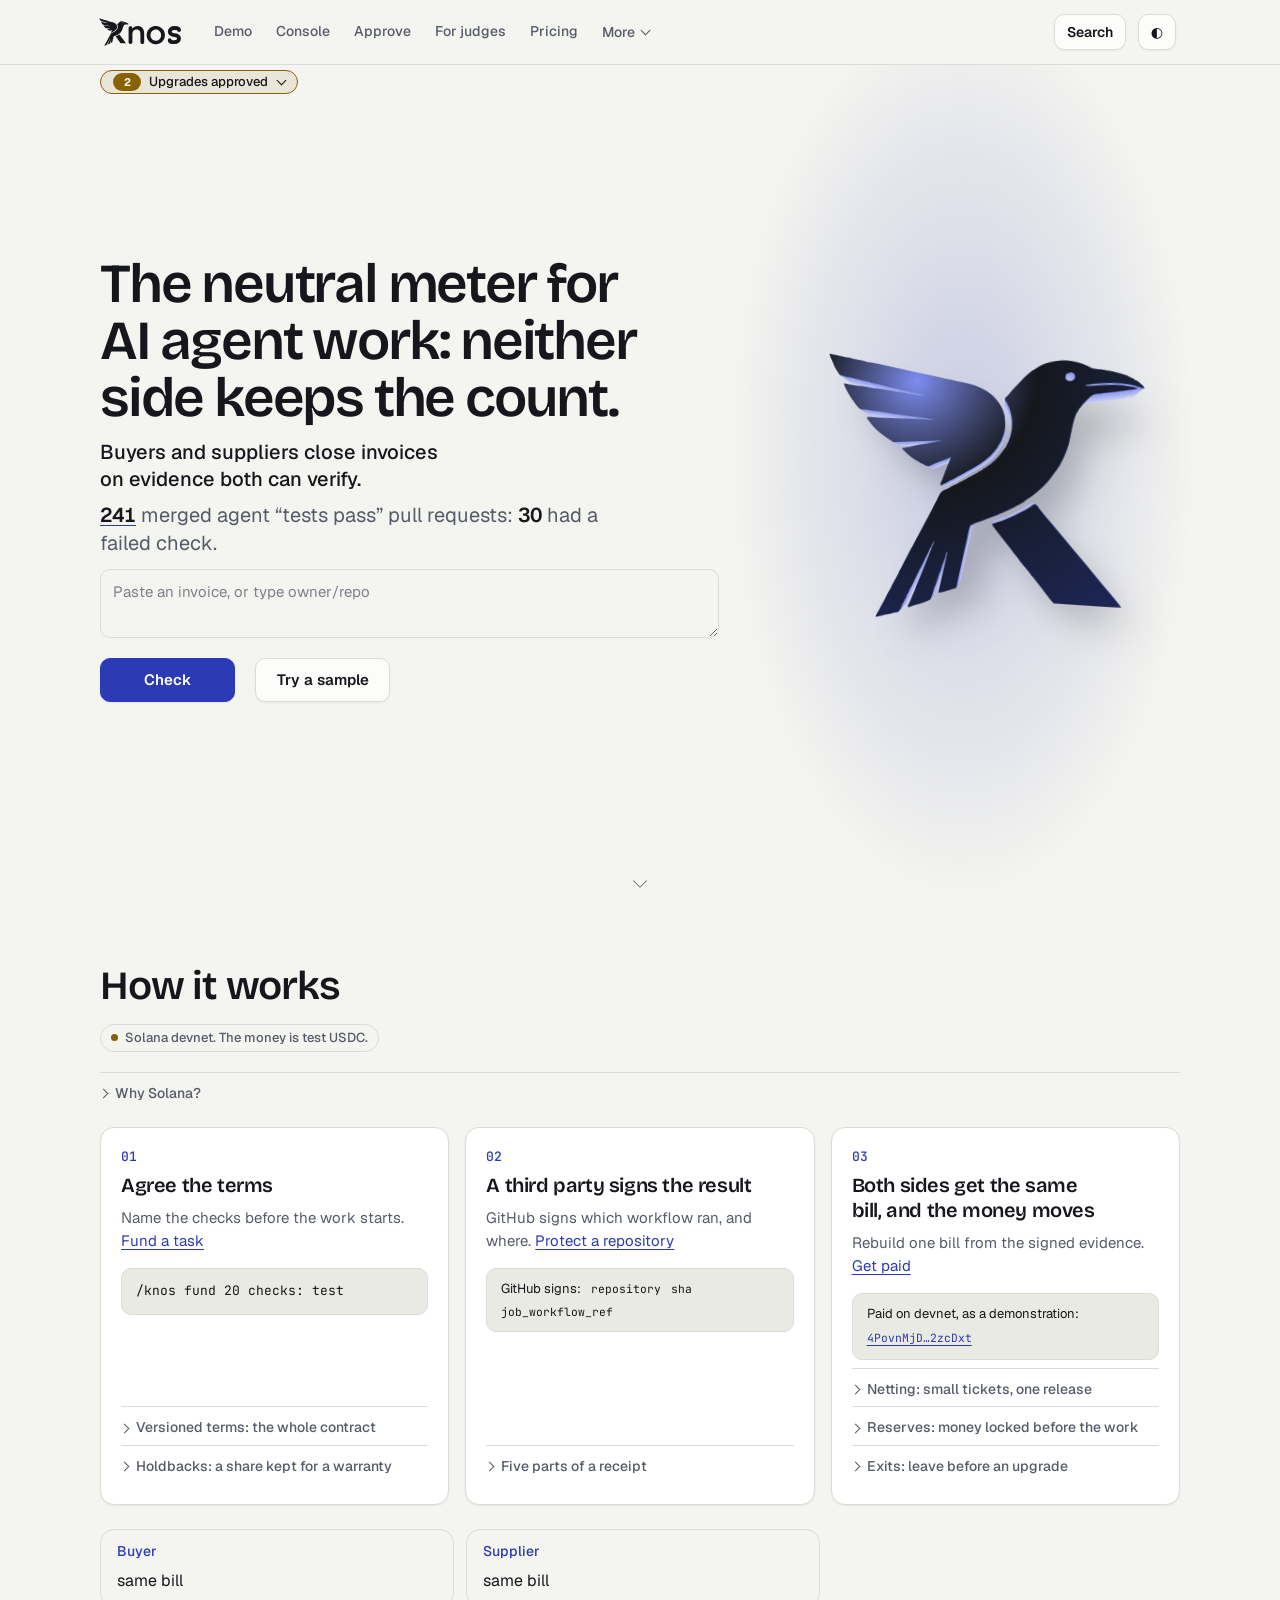
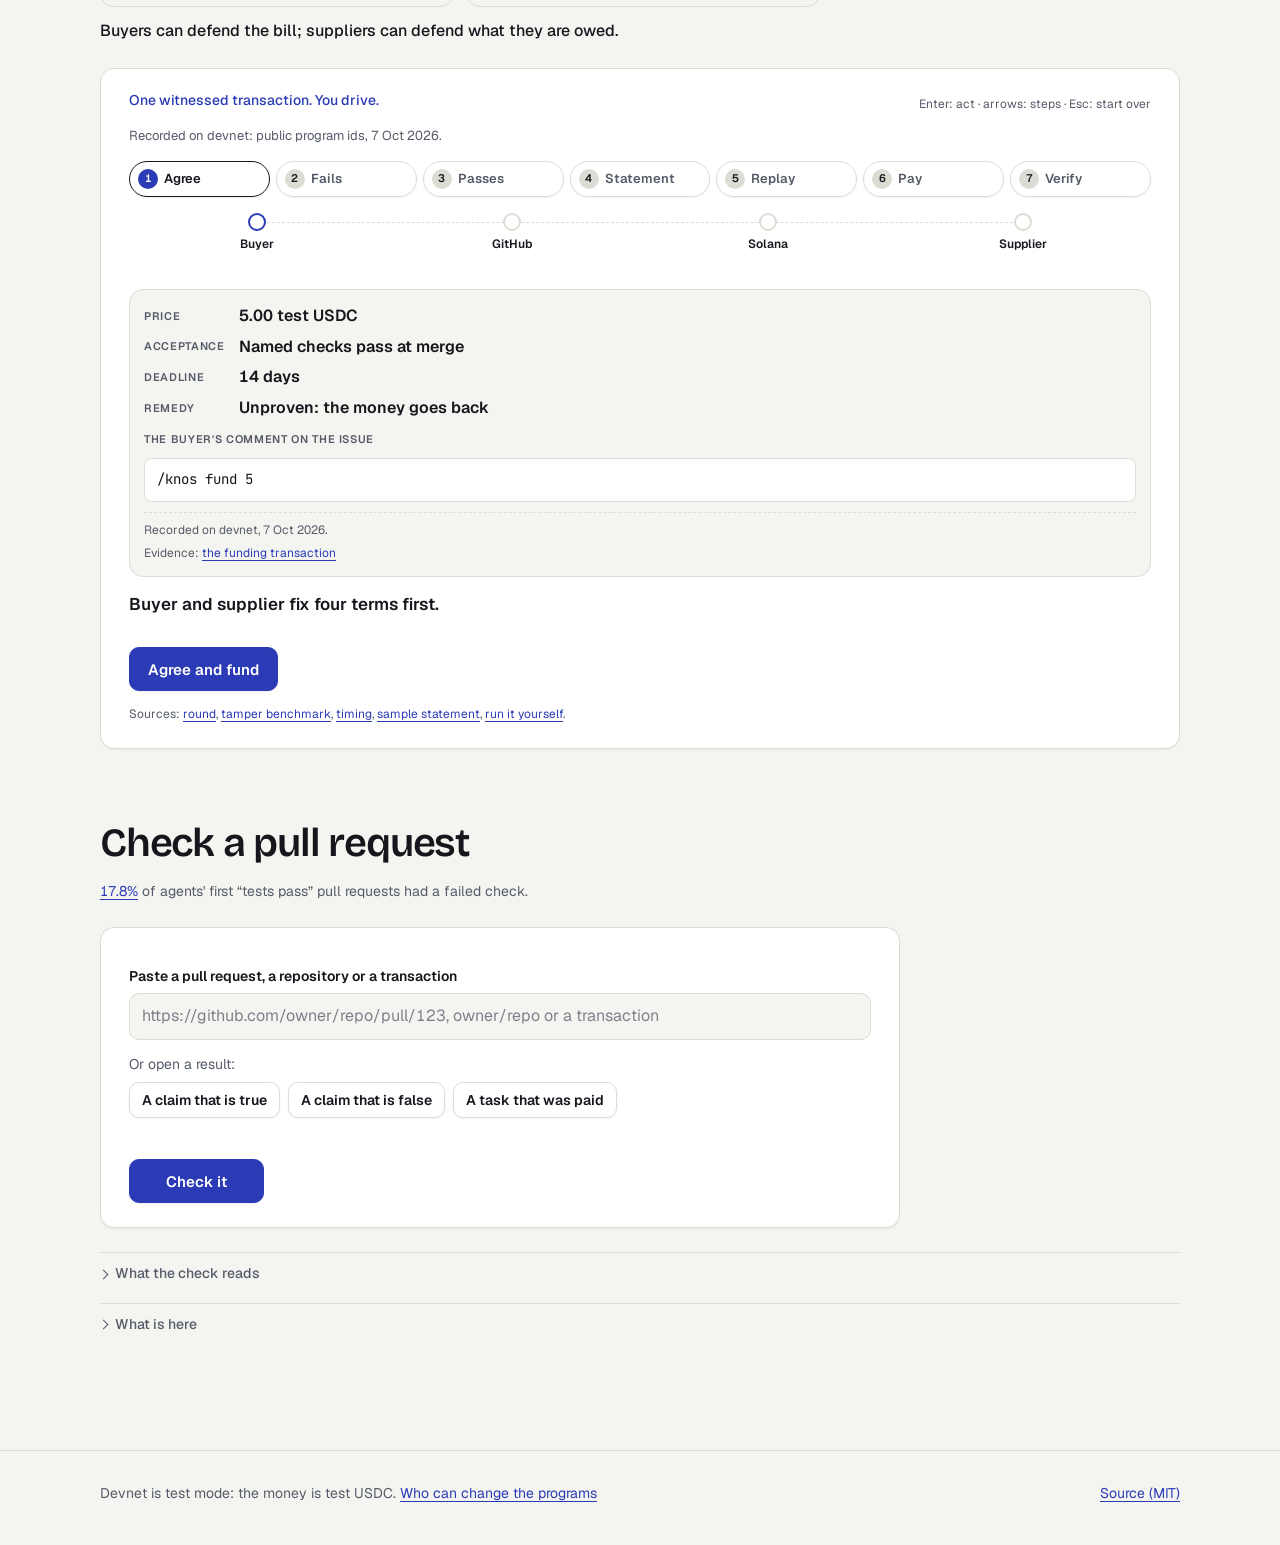
==== commit 71f58958: "Knos 0.3.22 release tree" ====
--- a/web/index.html
+++ b/web/index.html
@@ -29,7 +29,7 @@
 <link rel="alternate" type="application/atom+xml" title="Knos: upgrade proposals of the programs" href="upgrades.xml">
 <link rel="alternate" type="application/atom+xml" href="index.atom" title="Agent PR Index">
 <!-- 0.3.19: under the sentence, one line: what a customer gets; the number follows it. Here, not in app.css, whose budget is spent. From 900 px the top margin is 36 px, so the upgrade line sits 4 px down and 24 px tall, clear of the sentence. -->
-<style>.hero .hero-fact { text-wrap: pretty; } .hero .hero-outcome { font-size: var(--s2); line-height: 1.35; font-weight: 500; color: var(--ink); max-width: 26em; margin: 0 0 8px; text-wrap: balance; } .hero .hero-fact { margin-bottom: 12px; } .hero .hero-board { margin-top: 12px; } .hero h1 { margin-bottom: 12px; } .hero .hero-fact .k-num { color: var(--ink); font-weight: 600; } @media (min-width: 900px) { .hero { padding-top: 36px; } .hero-upgrades { top: 4px; } .hero-upgrades > summary { padding-block: 2px; } }</style>
+<style>.hero .hero-fact { text-wrap: pretty; } .hero .hero-outcome { font-size: var(--s2); line-height: 1.35; font-weight: 500; color: var(--ink); max-width: 26em; margin: 0 0 8px; text-wrap: balance; } .hero .hero-fact { margin-bottom: 12px; } .hero .hero-board { margin-top: 12px; } .hero h1 { margin-bottom: 12px; } .hero .hero-fact .k-num { color: var(--ink); font-weight: 600; } #how-it-works { margin-top: 64px; scroll-margin-top: 80px; } @media (min-width: 900px) { .hero { padding-top: 36px; } .hero-upgrades { top: 4px; } .hero-upgrades > summary { padding-block: 2px; } }</style>
 </head>
 <body>
 <a class="k-skip" href="#fd-in">Skip to the invoice box</a>
@@ -108,6 +108,62 @@
       <div id="front-result" hidden></div>
       <a class="hero-cue" id="hero-cue" href="#demo" aria-label="The demo, below"></a>
     </div>
+    <!-- HOW IT WORKS, under the first screen: three steps, the same three everywhere. What the advanced terms mean
+         (versioned terms, the receipt's five parts, holdbacks, reserves, netting, exits) waits behind one fold each, under the
+         step it belongs to. tests/web/site.mjs holds the three, the promise and the six folds. -->
+    <h2 id="how-it-works">How it works</h2>
+    <p class="devnet">Solana devnet. The money is test USDC.</p>
+    <details class="k-more" id="why-solana"><summary>Why Solana?</summary>
+<p class="fine">Money is released with no custodian, and the count is anchored where neither side can alter it.</p>
+<p class="fine">A receipt verifies with no chain. The chain is for the money and for the root.</p>
+</details>
+    <ol class="how" aria-label="How it works">
+      <li><h3>Agree the terms</h3>
+        <p>Name the checks before the work starts. <a href="#fund">Fund a task</a></p>
+        <div class="show"><pre>/knos fund 20 checks: test</pre></div>
+        <div class="adv">
+          <details class="k-more"><summary>Versioned terms: the whole contract</summary>
+<p class="fine">A versioned document of ten fields: what one deliverable is, who judges, who hears an appeal, who may change
+  the terms. An order cites one version. <a href="https://github.com/drexthealpha/Knos/blob/main/docs/TERMS.md#knos-terms-3">The terms document</a>.</p>
+</details>
+          <details class="k-more"><summary>Holdbacks: a share kept for a warranty</summary>
+<p class="fine">A share of the payment stays in the order for the warranty. A signed revert inside it returns that share
+  to the funder. <a href="https://github.com/drexthealpha/Knos/blob/main/docs/DISPUTES.md">Disputes and warranties</a>.</p>
+</details>
+        </div></li>
+      <li><h3>A third party signs the result</h3>
+        <p>GitHub signs which workflow ran, and where. <a href="#protect">Protect a repository</a></p>
+        <div class="show receipt"><span>GitHub signs:</span> <code>repository</code> <code>sha</code> <code>job_workflow_ref</code></div>
+        <div class="adv">
+          <details class="k-more"><summary>Five parts of a receipt</summary>
+<p class="fine">Every receipt reads as identity, execution, acceptance, consequence and assurance: who signed, what ran,
+  which test passed, what became payable, and what stayed trusted. <a href="https://github.com/drexthealpha/Knos/blob/main/docs/RECEIPT.md#the-five-parts-of-a-receipt">The five parts</a>.</p>
+</details>
+        </div></li>
+      <li><h3>Both sides get the same bill, and the money moves</h3>
+        <p>Rebuild one bill from the signed evidence. <a href="#claim">Get paid</a></p>
+        <div class="show receipt"><span>Paid on devnet, as a demonstration:</span>
+          <a href="https://explorer.solana.com/tx/4PovnMjDMYj3DinBmX7S1vqN4KHVLxDd1tmoK5nrBNquiAidDxcrM78kMwezdziTxh4RroLp28ZVRFPoBh2zcDxt?cluster=devnet" target="_blank" rel="noopener" title="4PovnMjDMYj3DinBmX7S1vqN4KHVLxDd1tmoK5nrBNquiAidDxcrM78kMwezdziTxh4RroLp28ZVRFPoBh2zcDxt"><code>4PovnMjD…2zcDxt</code></a></div>
+        <div class="adv">
+          <details class="k-more"><summary>Netting: small tickets, one release</summary>
+<p class="fine">Small outcomes add up off chain and are paid as one release per supplier per period.
+  <a href="https://github.com/drexthealpha/Knos/blob/main/docs/NETTING.md">Netting</a>.</p>
+</details>
+          <details class="k-more"><summary>Reserves: money locked before the work</summary>
+<p class="fine">A buyer locks money for one supplier before the work; netted work draws on it.
+  <a href="https://github.com/drexthealpha/Knos/blob/main/docs/NETTING.md">Reserves</a>.</p>
+</details>
+          <details class="k-more"><summary>Exits: leave before an upgrade</summary>
+<p class="fine">An upgrade of the programs waits two days in public. <code>knos exit --before-upgrade</code> lists what
+  you hold and its way out. <a href="https://github.com/drexthealpha/Knos/blob/main/docs/GOVERNANCE.md">Governance</a>.</p>
+</details>
+        </div></li>
+    </ol>
+    <figure class="sides" aria-label="The same bill, on each side">
+      <p><span class="k-kicker">Buyer</span> <span>same bill</span></p>
+      <p><span class="k-kicker">Supplier</span> <span>same bill</span></p>
+      <figcaption class="promise">Buyers can defend the bill; suppliers can defend what they are owed.</figcaption>
+    </figure>
     <section id="demo" class="mount" aria-label="Demo" hidden></section>
 
     <h2 id="check-a-pull-request">Check a pull request</h2>
@@ -132,25 +188,6 @@
   It adds a Stop hook (when the agent says tests pass, Knos runs the check before the agent may stop) and an MCP server,
   <code>knos mcp</code>. It holds no key and no wallet. <a href="https://github.com/drexthealpha/Knos/blob/main/docs/INSTALL.md">Every way to install it</a>.</p>
 </details>
-
-    <h2 id="how-a-task-is-paid">Pay on a signed run</h2>
-    <p class="devnet">Solana devnet. The money is test USDC.</p>
-    <details class="k-more" id="why-solana"><summary>Why Solana?</summary>
-<p class="fine">Money is released with no custodian, and the count is anchored where neither side can alter it.</p>
-<p class="fine">A receipt verifies with no chain. The chain is for the money and for the root.</p>
-</details>
-    <ol class="how" aria-label="How a task is paid">
-      <li><h3>Fund a task by comment</h3>
-        <p>Name the checks. They are the terms. <a href="#fund">Fund a task</a></p>
-        <div class="show"><pre>/knos fund 20 checks: test</pre></div></li>
-      <li><h3>Let GitHub sign the run</h3>
-        <p>Merge. GitHub signs which workflow ran, and where. <a href="#protect">Protect a repository</a></p>
-        <div class="show receipt"><span>GitHub signs:</span> <code>repository</code> <code>sha</code> <code>job_workflow_ref</code></div></li>
-      <li><h3>Watch a Solana program pay</h3>
-        <p>The program checks the signature, then pays. <a href="#claim">Get paid</a></p>
-        <div class="show receipt"><span>Paid on devnet, as a demonstration:</span>
-          <a href="https://explorer.solana.com/tx/4PovnMjDMYj3DinBmX7S1vqN4KHVLxDd1tmoK5nrBNquiAidDxcrM78kMwezdziTxh4RroLp28ZVRFPoBh2zcDxt?cluster=devnet" target="_blank" rel="noopener" title="4PovnMjDMYj3DinBmX7S1vqN4KHVLxDd1tmoK5nrBNquiAidDxcrM78kMwezdziTxh4RroLp28ZVRFPoBh2zcDxt"><code>4PovnMjD…2zcDxt</code></a></div></li>
-    </ol>
     <figure id="film" class="film" hidden>
       <video id="demo-video" controls preload="metadata" playsinline></video>
       <figcaption class="fine">Watch one task, from funding to payment.</figcaption>
@@ -169,6 +206,7 @@
         says whether the terms were met, and a Solana program checks that signature itself before it pays. No person holds
         the money in between.</p>
     </details>
+
   </section>
 
   <!-- PAGES OTHER MODULES FILL: web/buyer.js fills #buy and web/capabilities.js fills #capabilities (from
--- a/web/app.css
+++ b/web/app.css
@@ -191,16 +191,18 @@
 
 /* ---- the first screen -------------------------------------------------------------------------------------------------- */
 .actions { display: flex; flex-wrap: wrap; gap: 12px; margin: 0 0 40px; }
-.actions a.button { margin: 0; }
+.actions a.button, .actions [type=submit] { margin: 0; }
 .how, .lead-with { list-style: none; padding: 0; margin: 0; }
-.how { display: grid; grid-template-columns: repeat(3, minmax(0, 1fr)); gap: 16px; counter-reset: how; margin-bottom: 12px; }
-.how > li { counter-increment: how; margin: 0; background: var(--card); border: 1px solid var(--line); border-radius: var(--radius); padding: 20px; min-width: 0; display: flex; flex-direction: column; gap: 8px; }
+.how { display: grid; grid-template-columns: repeat(3, minmax(0, 1fr)); gap: 16px; counter-reset: how; margin: 16px 0 12px; }
+.how > li { counter-increment: how; margin: 0; padding: 20px; min-width: 0; display: flex; flex-direction: column; gap: 8px; }
 .how > li::before { content: counter(how, decimal-leading-zero); font: 500 var(--s-1) var(--code); color: var(--accent); }
 .how h3 { margin: 0; font-size: var(--s2); }
 .how p { margin: 0; color: var(--muted); font-size: 15px; }
-.how .show { margin-top: auto; font-size: var(--s-1); }
+.how .show { font-size: var(--s-1); } .how .adv { margin-top: auto; }
+.how .adv > .k-more { margin: 0; }
+.sides { display: grid; grid-template-columns: 1fr 1fr; gap: 12px; max-width: 720px; margin: 24px 0; } .sides p { margin: 0; padding: 12px 16px; border: 1px solid var(--line); border-radius: var(--radius); }
+.sides .k-kicker { display: block; } .sides .promise { grid-column: 1/-1; font-weight: 500; }
 .how > li > p { margin-bottom: 8px; }
-#check-a-pull-request { margin-top: 48px; }
 .how pre { margin: 0; }
 .receipt { display: flex; flex-wrap: wrap; align-items: baseline; gap: 4px 10px; padding: 10px 14px; border: 1px solid var(--line); border-radius: 10px; background: var(--soft); min-width: 0; }
 .receipt a { min-width: 0; } .receipt code { background: none; padding: 0; }
@@ -428,7 +430,7 @@
 #view-check { padding-top: 0; }
 /* the hero is as tall as the window under the bar, so the first screen is the hero and nothing else: what follows
    (the demo first) starts at the fold */
-.hero { display: grid; grid-template-columns: minmax(0, 1fr); align-content: center; align-items: center; gap: 8px 48px; padding: 24px 0 32px; position: relative; min-height: min(calc(100svh - 65px), 900px); }
+.hero { display: grid; grid-template-columns: minmax(0, 1fr); align-content: center; align-items: center; gap: 8px 48px; padding: 24px 0 32px; position: relative; min-height: min(calc(100svh - 65px), 1200px); }
 .hero::before { content: ""; position: absolute; z-index: -1; inset: -64px -16px 0; pointer-events: none;
   background: radial-gradient(closest-side at 50% 36%, color-mix(in srgb, var(--accent) 20%, transparent), transparent); }
 h1 { font-size: clamp(36px, 5.6vw, 72px); line-height: 1.02; font-weight: 600; letter-spacing: -.04em; margin: 0 0 24px; max-width: 12.5em; }
@@ -455,10 +457,6 @@
 #demo.mount[hidden] { display: none; }
 .film { margin: 16px 0; max-width: 800px; } .film video { width: 100%; max-height: 60vh; border: 1px solid var(--line); border-radius: var(--radius); background: var(--paper-2); box-shadow: var(--depth-2); }
 #check-a-pull-request { margin-top: 24px; scroll-margin-top: 80px; }
-.how { gap: 16px; margin: 32px 0 12px; }
-.how > li { padding: 20px; box-shadow: var(--depth-1); }
-.how > li::before { color: var(--accent); }
-.how h3 { font-size: var(--s2); }
 .lead-with { margin-bottom: 16px; } .lead-with > li { font-size: var(--s1); }
 
 /* "More": a longer explanation, one press away. The page shows the thing; the words wait here */
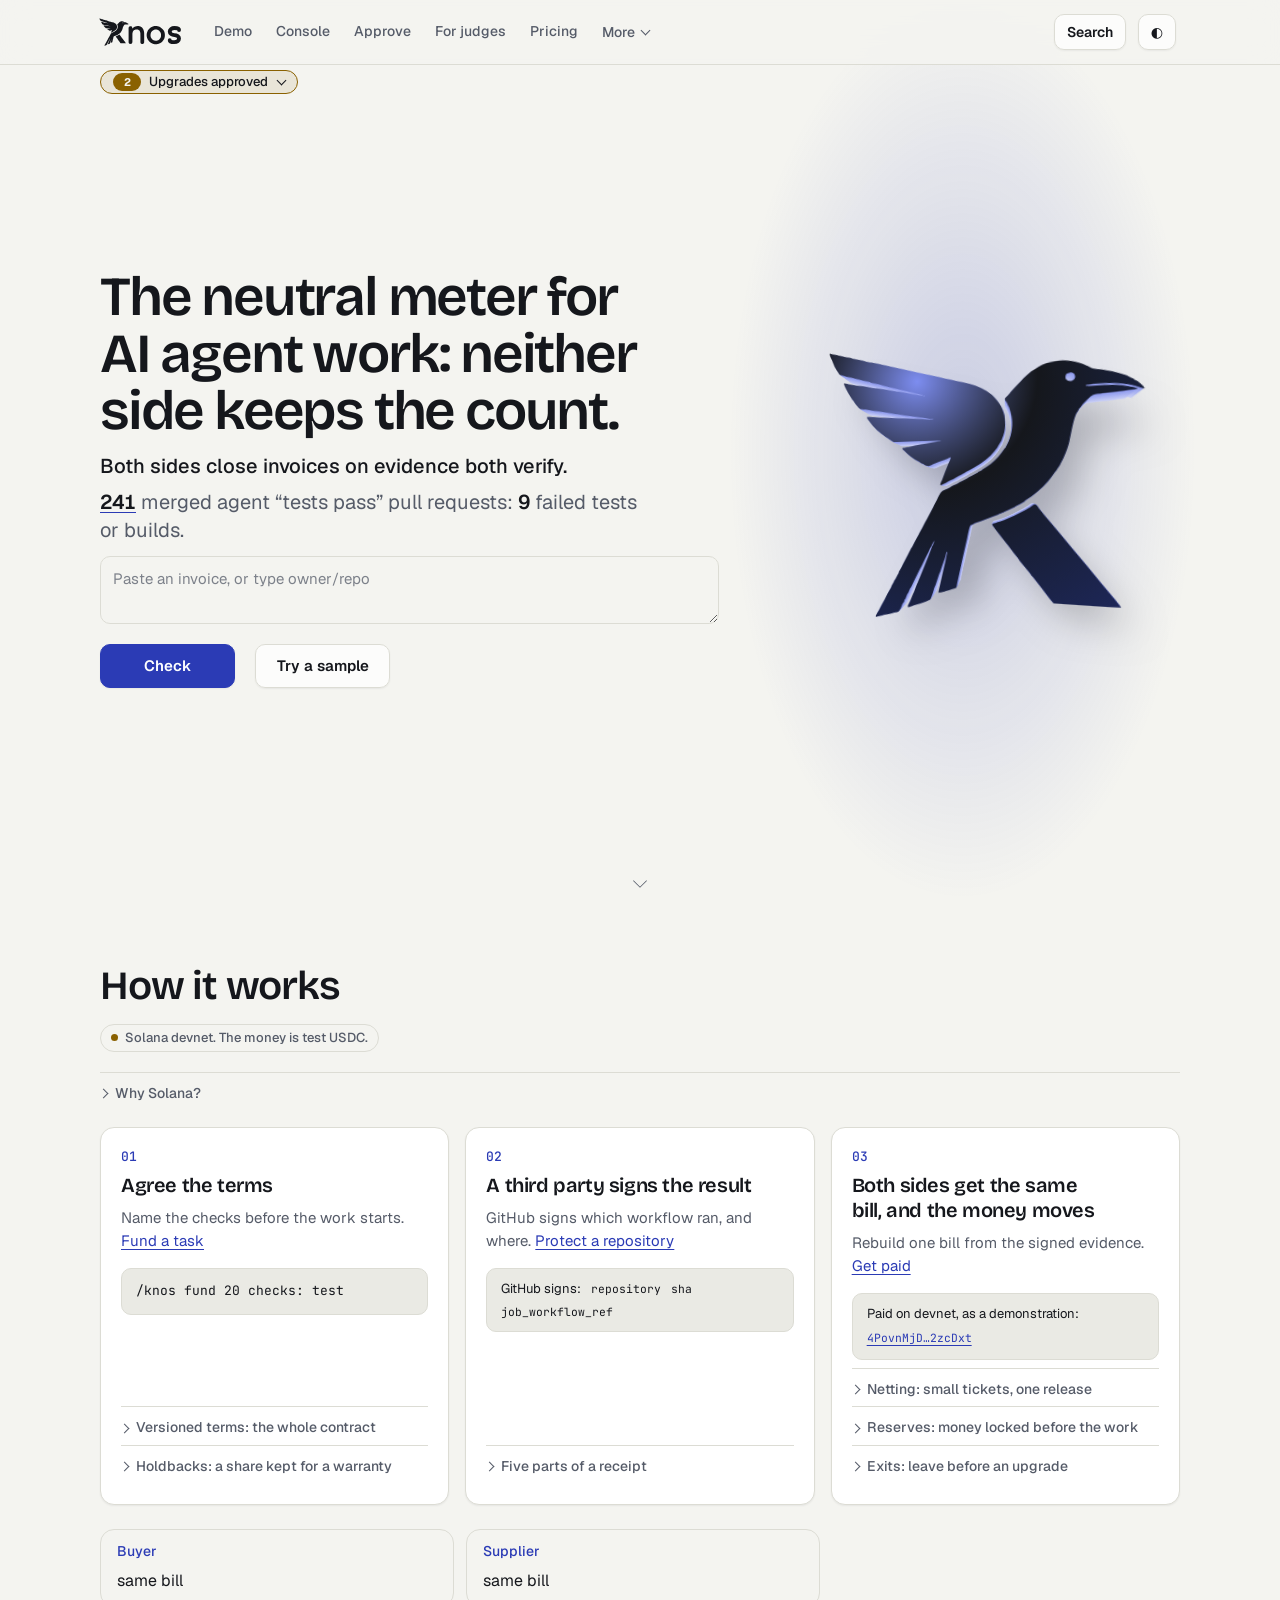
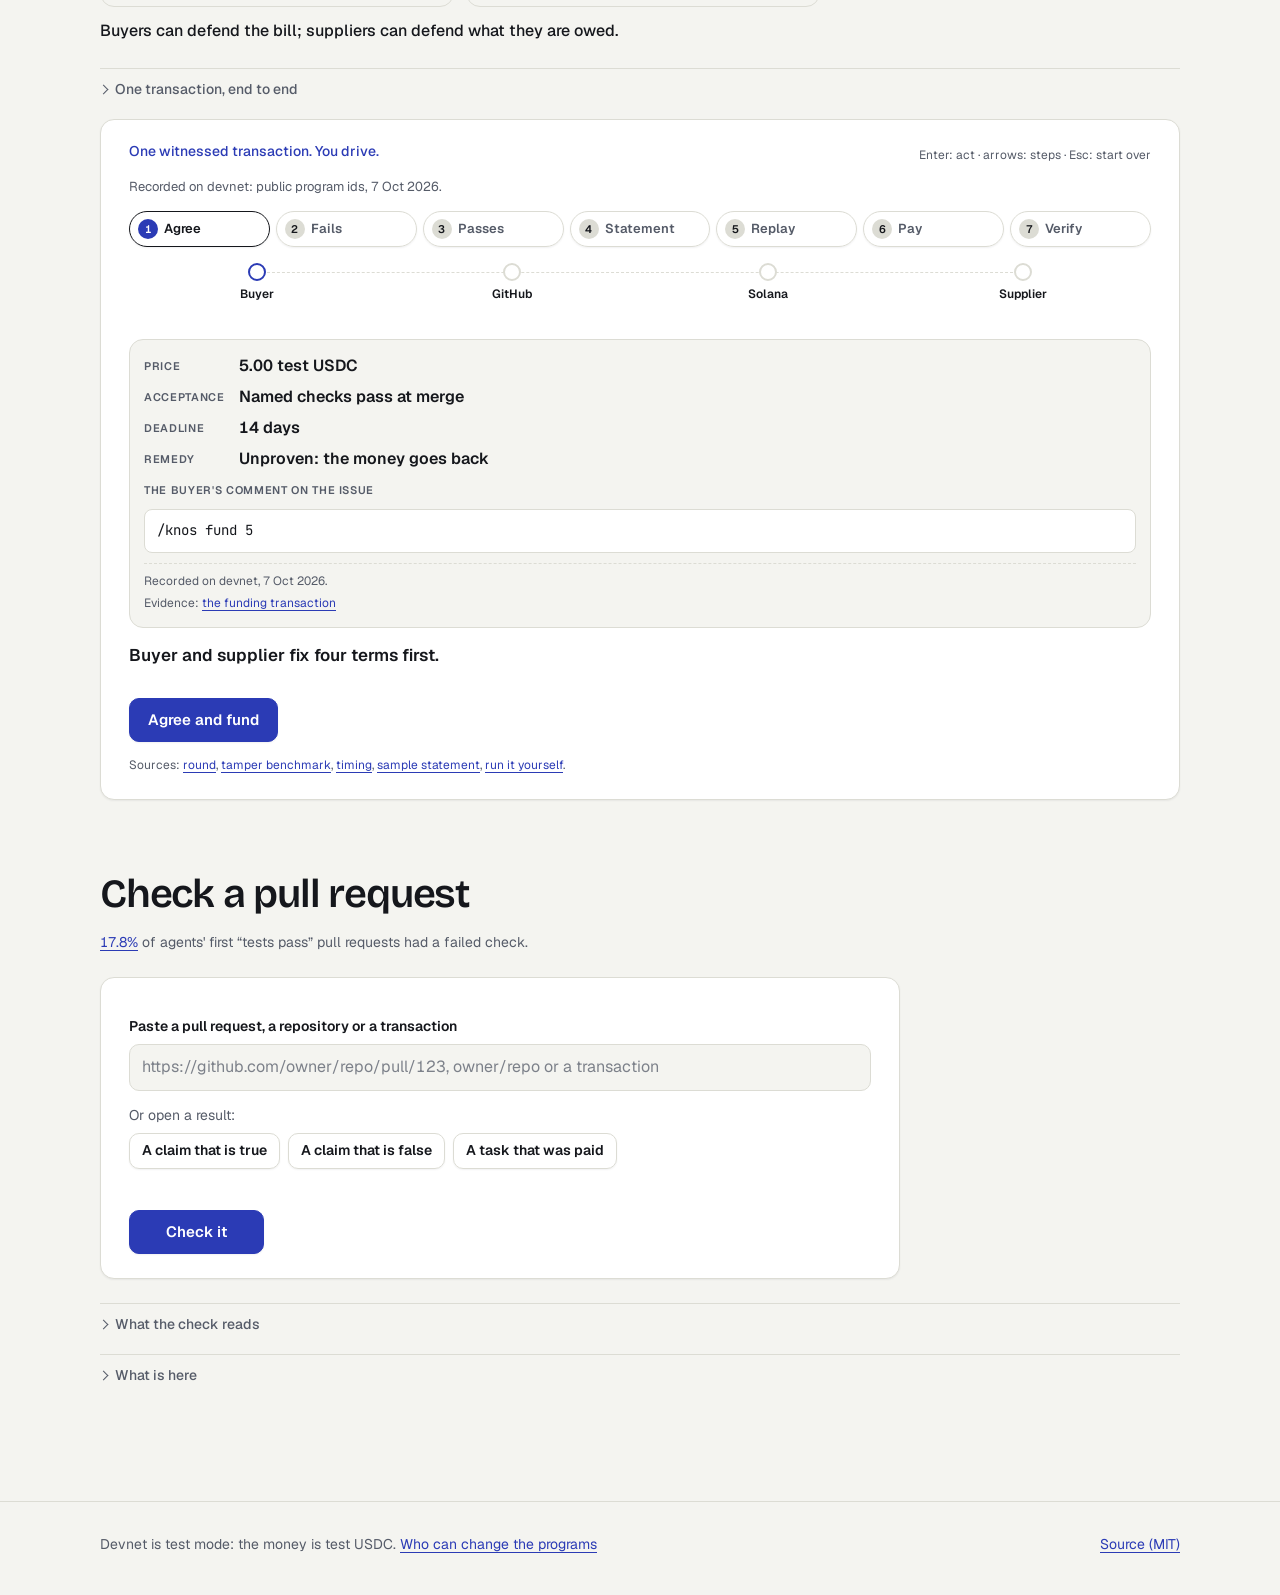
==== commit d027805e: "Knos 0.3.24 release tree" ====
--- a/web/index.html
+++ b/web/index.html
@@ -82,15 +82,15 @@
 <main>
   <section id="view-check" class="view">
     <!-- THE FIRST SCREEN: 40 words of prose at most, bar included (tests/web/front_door.mjs counts them as
-         tests/web/words.mjs does). The sentence, the figure (docs/backtest.json: 30 of the 241 merged), ONE control: a box
+         tests/web/words.mjs does). The sentence, the figure (docs/backtest.json: 9 of the 241 merged, after the second reading), ONE control: a box
          for your own invoice or a repository's name, with a sample (web/front_door.js draws the answer into
          #front-result, in place), and directly under it the week's leaderboard as a strip. The round (web/demo.js fills
          #demo) is below it. -->
     <div class="hero k-stage">
       <div class="hero-words">
         <h1 id="check">The neutral meter for AI agent work: neither side keeps the count.</h1>
-        <p class="hero-outcome" id="hero-outcome">Buyers and suppliers close invoices on evidence both can verify.</p>
-        <p class="hero-fact" id="hero-fact"><a class="k-num" href="https://github.com/drexthealpha/Knos/blob/main/docs/backtest.json">241</a> merged agent “tests pass” pull requests: <span class="k-num">30</span> had a failed check.</p>
+        <p class="hero-outcome" id="hero-outcome">Both sides close invoices on evidence both verify.</p>
+        <p class="hero-fact" id="hero-fact"><a class="k-num" href="https://github.com/drexthealpha/Knos/blob/main/docs/backtest.json">241</a> merged agent “tests pass” pull requests: <span class="k-num">9</span> failed tests or builds.</p>
         <form id="front-door" class="fd">
           <textarea id="fd-in" rows="2" spellcheck="false" autocomplete="off" aria-label="A supplier's invoice, or a public repository" placeholder="Paste an invoice, or type owner/repo"></textarea>
           <p class="actions"><button type="submit" class="k-btn" data-fd="run">Check</button> <button type="button" class="k-btn quiet" data-fd="sample">Try a sample</button></p>
@@ -164,6 +164,18 @@
       <p><span class="k-kicker">Supplier</span> <span>same bill</span></p>
       <figcaption class="promise">Buyers can defend the bill; suppliers can defend what they are owed.</figcaption>
     </figure>
+    <!-- One order told end to end (docs/submission/TRANSACTION.md): six steps, one fold, each step 12 words at most. -->
+    <details class="k-more" id="one-transaction"><summary>One transaction, end to end</summary>
+      <ul class="plain" aria-label="One transaction, step by step">
+        <li class="k-step" data-state="done">Fund the order in test USDC under terms fixed first.</li>
+        <li class="k-step" data-state="bad">Reject the first work: a check failed, nothing paid.</li>
+        <li class="k-step" data-state="done">Accept the corrected work: GitHub signs the passing run.</li>
+        <li class="k-step" data-state="done">Pay the supplier once the program checks GitHub's signature.</li>
+        <li class="k-step" data-state="done">Refuse a replay of the same proof: nothing paid twice.</li>
+        <li class="k-step" data-state="done">Rebuild the invoice on both sides: one line, agreed.</li>
+      </ul>
+      <p class="fine"><a href="https://github.com/drexthealpha/Knos/blob/main/docs/submission/TRANSACTION.md">Read the whole record</a></p>
+    </details>
     <section id="demo" class="mount" aria-label="Demo" hidden></section>
 
     <h2 id="check-a-pull-request">Check a pull request</h2>
--- a/web/app.css
+++ b/web/app.css
@@ -447,7 +447,7 @@
   .hero-cue::after { animation: k-cue var(--dur-3) var(--ease); }
   @keyframes k-cue { 50% { transform: translateY(4px) rotate(45deg); } }
 }
-.hero-mark { width: min(64vw, 300px); margin: 0 auto 8px; order: -1; }
+.hero-mark { width: min(64vw, 300px); margin: 72px auto 8px; order: -1; }
 @media (min-width: 900px) {
   .hero { grid-template-columns: minmax(0, 1.5fr) minmax(0, 1fr); padding: 48px 0; }
   .hero-mark { width: 100%; max-width: 440px; margin: 0 0 0 auto; order: 0; }
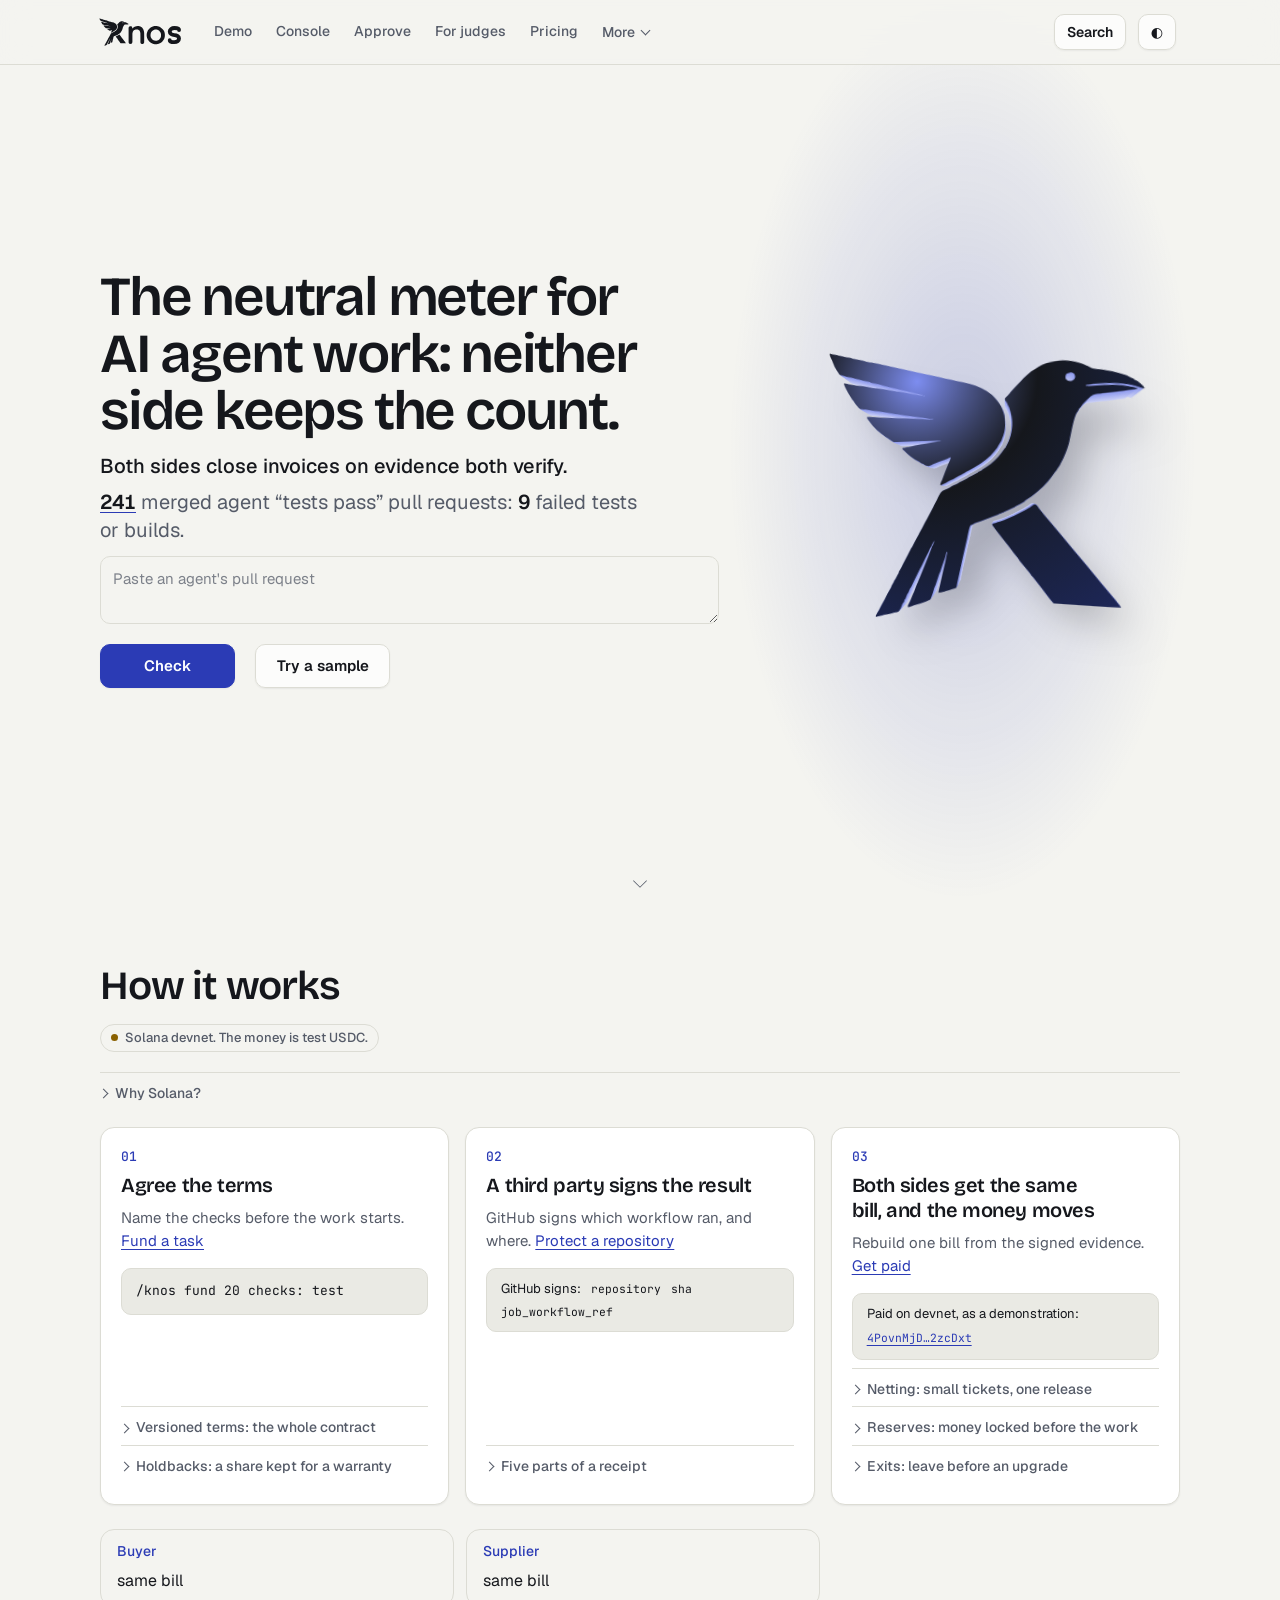
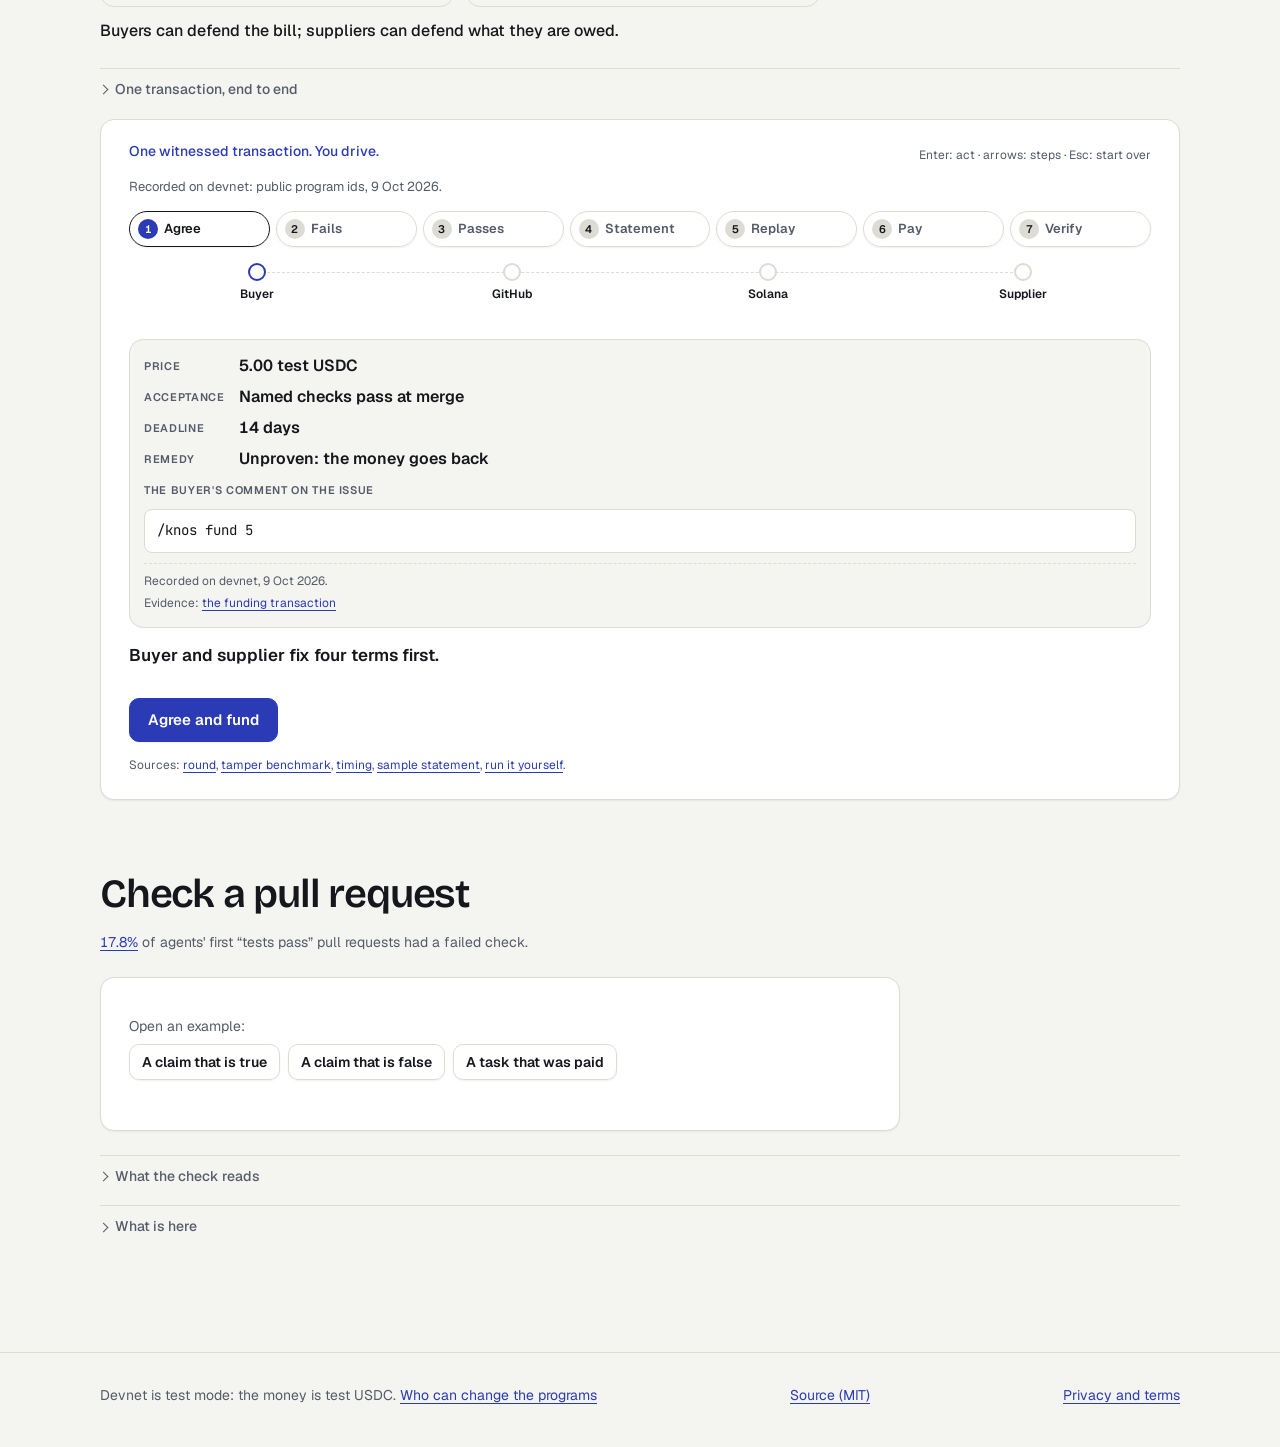
==== commit 72419cc7: "Knos 0.3.25 release tree" ====
--- a/web/index.html
+++ b/web/index.html
@@ -6,6 +6,10 @@
 <title>Knos. The neutral meter for AI agent work: neither side keeps the count.</title>
 <meta name="description" content="The neutral meter for AI agent work: neither side keeps the count.">
 <meta name="color-scheme" content="light dark">
+<link rel="canonical" href="https://drexthealpha.github.io/Knos/">
+<!-- the colour of the browser's own bar: the page's paper (web/app.css --paper), dark first, light for a light system -->
+<meta name="theme-color" content="#07080c">
+<meta name="theme-color" content="#f4f4f0" media="(prefers-color-scheme: light)">
 <link rel="icon" href="icon.svg" type="image/svg+xml">
 <link rel="apple-touch-icon" href="brand/apple-touch-icon.png">
 <!-- The card of a shared link is a file of this site (web/brand/card.png, drawn by scripts/brand.py); the page itself asks for nothing here. -->
@@ -22,9 +26,13 @@
 <meta property="og:image:height" content="630">
 <meta property="og:image:alt" content="The Knos wordmark, a raven whose body and tail are the letter K, above the sentence: The neutral meter for AI agent work: neither side keeps the count.">
 <meta name="twitter:card" content="summary_large_image">
+<meta name="twitter:image" content="https://drexthealpha.github.io/Knos/brand/card.png">
+<meta name="twitter:image:alt" content="The Knos wordmark, a raven whose body and tail are the letter K, above the sentence: The neutral meter for AI agent work: neither side keeps the count.">
 <link rel="preload" href="fonts/geist.woff2" as="font" type="font/woff2" crossorigin>
 <link rel="preload" href="fonts/bricolage-grotesque.woff2" as="font" type="font/woff2" crossorigin>
 <link rel="stylesheet" href="app.css">
+<!-- A data file that does not load is said in one line with a button to reload, on every page (web/retry.js); before front.js. -->
+<script type="module" src="retry.js"></script>
 <!-- The first screen's control comes before the mark on a phone, and its answer before the mark too (web/front_door.js). -->
 <link rel="alternate" type="application/atom+xml" title="Knos: upgrade proposals of the programs" href="upgrades.xml">
 <link rel="alternate" type="application/atom+xml" href="index.atom" title="Agent PR Index">
@@ -83,7 +91,8 @@
   <section id="view-check" class="view">
     <!-- THE FIRST SCREEN: 40 words of prose at most, bar included (tests/web/front_door.mjs counts them as
          tests/web/words.mjs does). The sentence, the figure (docs/backtest.json: 9 of the 241 merged, after the second reading), ONE control: a box
-         for your own invoice or a repository's name, with a sample (web/front_door.js draws the answer into
+         for an agent's pull request (pasted alone it goes to its check, web/check.js at #check=owner/repo/123), your own
+         invoice or a repository's name, with the invoice sample (web/front_door.js draws the answer into
          #front-result, in place), and directly under it the week's leaderboard as a strip. The round (web/demo.js fills
          #demo) is below it. -->
     <div class="hero k-stage">
@@ -92,7 +101,7 @@
         <p class="hero-outcome" id="hero-outcome">Both sides close invoices on evidence both verify.</p>
         <p class="hero-fact" id="hero-fact"><a class="k-num" href="https://github.com/drexthealpha/Knos/blob/main/docs/backtest.json">241</a> merged agent “tests pass” pull requests: <span class="k-num">9</span> failed tests or builds.</p>
         <form id="front-door" class="fd">
-          <textarea id="fd-in" rows="2" spellcheck="false" autocomplete="off" aria-label="A supplier's invoice, or a public repository" placeholder="Paste an invoice, or type owner/repo"></textarea>
+          <textarea id="fd-in" rows="2" spellcheck="false" autocomplete="off" aria-label="An agent's pull request, an invoice, or owner/repo" placeholder="Paste an agent's pull request"></textarea>
           <p class="actions"><button type="submit" class="k-btn" data-fd="run">Check</button> <button type="button" class="k-btn quiet" data-fd="sample">Try a sample</button></p>
         </form>
         <!-- The weekly leaderboard, directly under the box (web/board_strip.js, from agent_index.json): asked for after
@@ -106,6 +115,9 @@
       <details class="hero-upgrades" id="hero-upgrades" hidden><summary id="hero-upgrades-line"></summary><div class="hero-upgrades-body" id="hero-upgrades-body"></div></details>
       <div class="hero-mark" id="mark3d" aria-hidden="true"></div>
       <div id="front-result" hidden></div>
+      <!-- THE TEN-SECOND CHECK of one pull request (web/check.js, at #check=owner/repo/123; web/front.js mounts it), its
+           share row under the verdict (web/share.js). Empty and hidden until such a hash is opened. -->
+      <section id="check-one" hidden style="grid-column: 1 / -1; order: 2; min-width: 0"></section>
       <a class="hero-cue" id="hero-cue" href="#demo" aria-label="The demo, below"></a>
     </div>
     <!-- HOW IT WORKS, under the first screen: three steps, the same three everywhere. What the advanced terms mean
@@ -180,14 +192,14 @@
 
     <h2 id="check-a-pull-request">Check a pull request</h2>
     <p class="fine" id="second-fact"><a class="k-num" href="https://github.com/drexthealpha/Knos/blob/main/docs/BENCH.md">17.8%</a> of agents' first “tests pass” pull requests had a failed check.</p>
+    <!-- ONE BOX: a pull request, a repository or a transaction is typed in the first screen's box (#fd-in, web/front_door.js).
+         This form has no field of its own: the examples put their input in it and press it (web/first.js), and a
+         transaction typed in the box is read here too (web/front.js elsewhere). -->
     <form id="pr-form" class="card">
-      <label for="pr-url">Paste a pull request, a repository or a transaction</label>
-      <input id="pr-url" name="pr-url" type="text" inputmode="url" autocomplete="off" required
-        placeholder="https://github.com/owner/repo/pull/123, owner/repo or a transaction">
-      <p class="fine examples-row">Or open a result:</p>
+      <input id="pr-url" name="pr-url" type="hidden">
+      <p class="fine examples-row">Open an example:</p>
       <div id="examples" class="examples"></div>
       <p id="example-says" class="fine" role="status" aria-live="polite"></p>
-      <button type="submit" id="pr-check">Check it</button>
       <div id="pr-result" role="status" aria-live="polite"></div>
       <noscript><p class="fine">This check runs in your browser and needs JavaScript. The rest of the page reads without it.</p></noscript>
     </form>
@@ -412,11 +424,10 @@
 <p class="fine">A task is paid when a maintainer merges a pull request that closes the issue and its funded checks
   passed at the last commit. The payment is final. <code>/knos reject</code> before merging keeps a pull request from
   the bounty. Unpaid by the deadline, the money goes back; that needs no token.</p>
-<p class="fine">Fee: 0.30% of the amount, at least 0.05 test USDC and no maximum, paid by the funder on top, once
-  knos_pay 2.2 is live; until that upgrade executes the program charges the fee it charged before the upgrade (2.5% of the first 1,000, 1% to
-  50,000, 0.5% above, at least 0.40 test USDC). It is charged only when someone is paid: a refund returns it with the
-  amount. Orders funded before the upgrade keep the rate fixed at their funding.
-  <a href="#pricing">Pricing</a> says which fee the program on devnet applies today.</p>
+<p class="fine" id="fund-fee" data-fee="0.3.18">Fee: 0.30% of the amount, at least 0.05 test USDC, paid by the funder on top (knos_pay 2.2 is live). Orders funded before the upgrade keep the rate fixed at their funding.</p>
+<p class="fine">There is no maximum. It is charged only when someone is paid: a refund returns it with the amount. An
+  order funded under knos_pay 2.1 keeps its stored fee: 2.5% of the first 1,000, 1% to 50,000, 0.5% above, at least
+  0.40 test USDC. <a href="#pricing">Pricing</a> says which fee the program on devnet applies today.</p>
 </details>
 
     <div class="card money" id="anyissue">
@@ -791,6 +802,7 @@
   <span>Devnet is test mode: the money is test USDC.
     <a href="https://github.com/drexthealpha/Knos/blob/main/docs/GOVERNANCE.md">Who can change the programs</a></span>
   <span><a href="https://github.com/drexthealpha/Knos">Source (MIT)</a></span>
+  <span><a href="privacy.html">Privacy and terms</a></span>
 </footer>
 <!-- One script for the first screen. The code of every other page is asked for when that page is first opened (web/front.js, PAGES). -->
 <script type="module" src="front.js"></script>
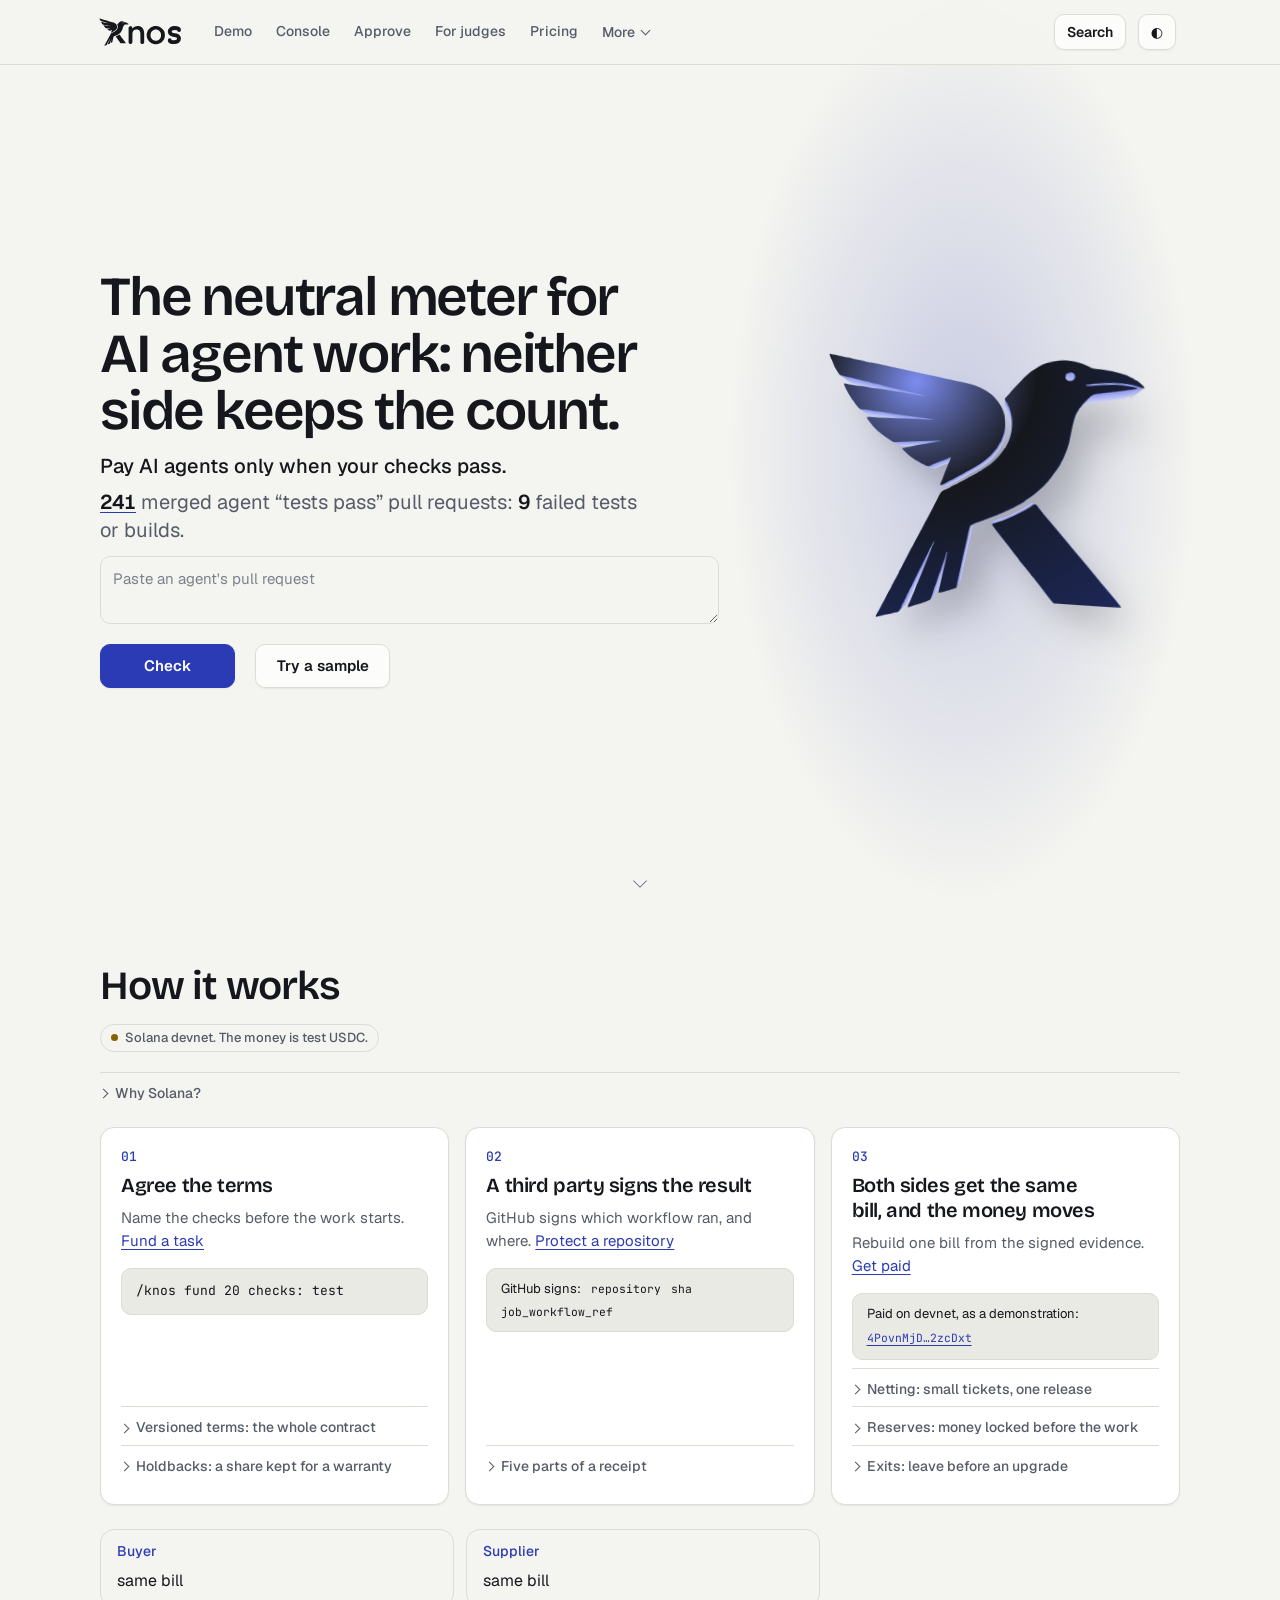
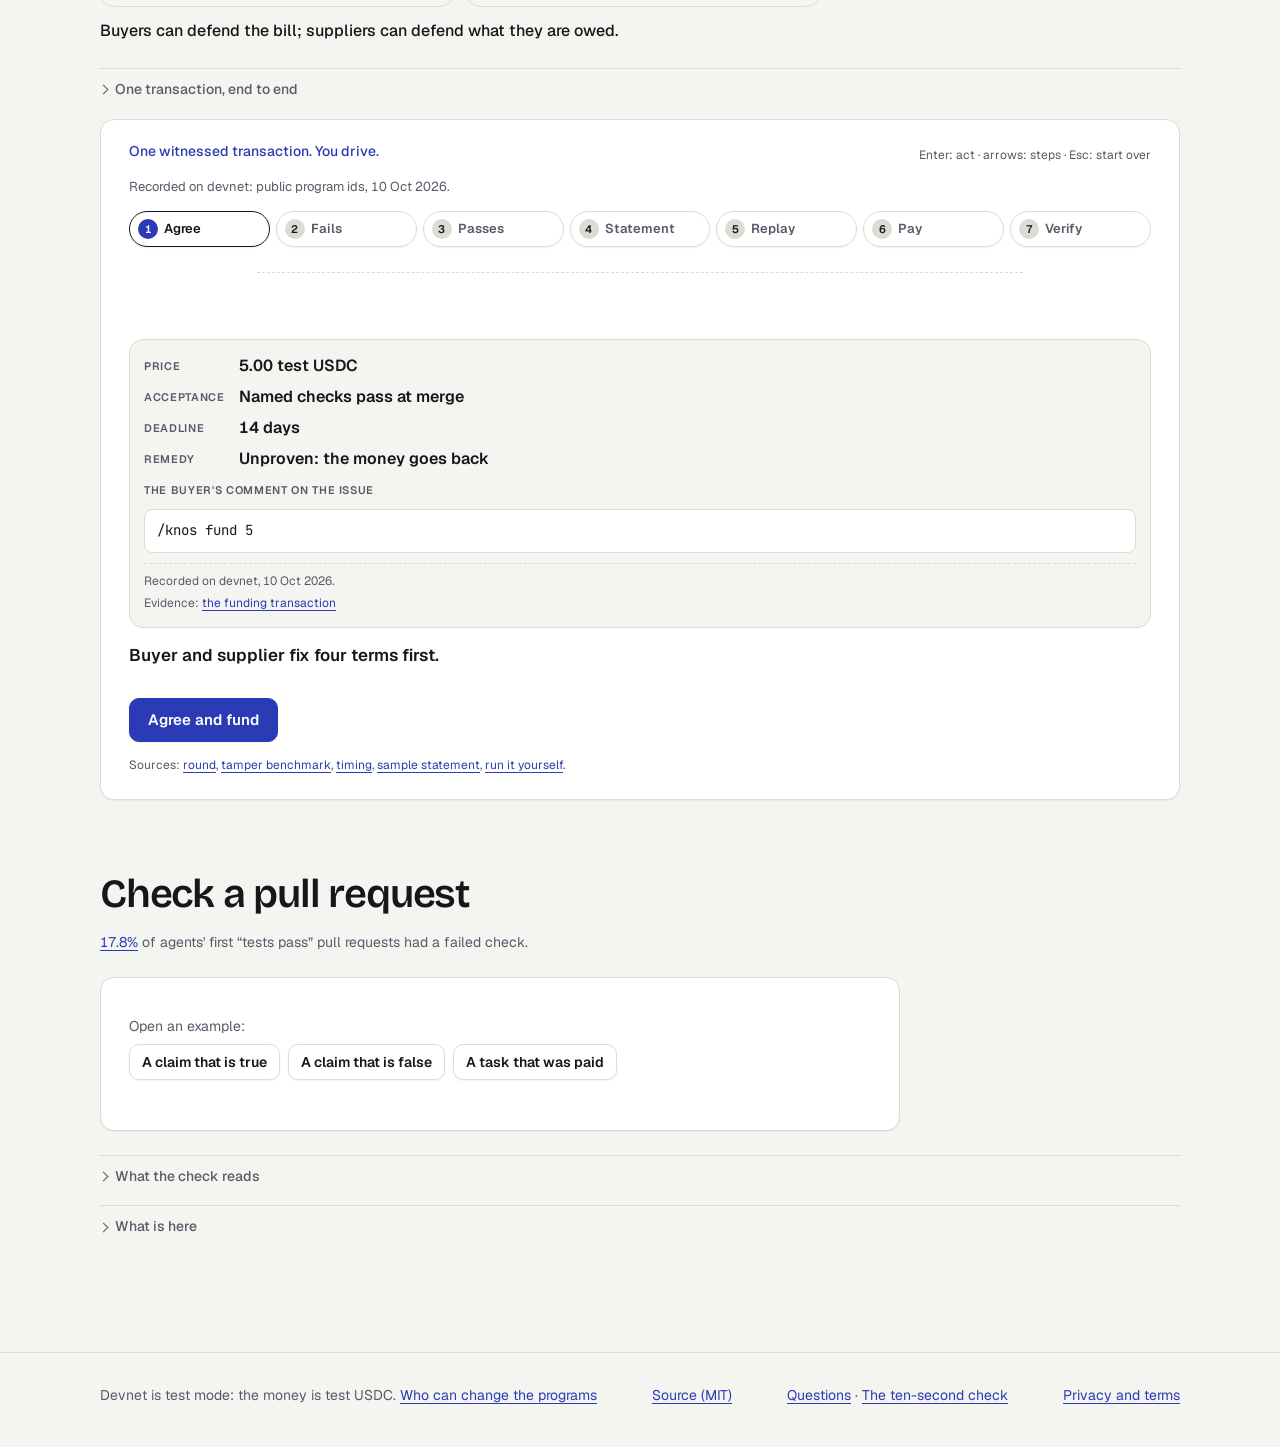
==== commit 4f1afe62: "Knos 0.3.26 release tree" ====
--- a/web/index.html
+++ b/web/index.html
@@ -3,8 +3,11 @@
 <head>
 <meta charset="utf-8">
 <meta name="viewport" content="width=device-width, initial-scale=1">
-<title>Knos. The neutral meter for AI agent work: neither side keeps the count.</title>
-<meta name="description" content="The neutral meter for AI agent work: neither side keeps the count.">
+<!-- What a search engine shows (tests/test_seo.py): a title of 60 characters at most, written for a person (the line under
+     the sentence on the first screen), and a description of 155 at most that begins with the sentence (scripts/public_face.py). -->
+<title>Knos. Pay AI agents only when your checks pass.</title>
+<meta name="description" content="The neutral meter for AI agent work: neither side keeps the count. Paste an agent's pull request to see if its checks really passed.">
+<meta name="author" content="drexthealpha">
 <meta name="color-scheme" content="light dark">
 <link rel="canonical" href="https://drexthealpha.github.io/Knos/">
 <!-- the colour of the browser's own bar: the page's paper (web/app.css --paper), dark first, light for a light system -->
@@ -15,10 +18,10 @@
 <!-- The card of a shared link is a file of this site (web/brand/card.png, drawn by scripts/brand.py); the page itself asks for nothing here. -->
 <meta property="og:type" content="website">
 <meta property="og:site_name" content="Knos">
-<meta property="og:title" content="Knos. The neutral meter for AI agent work: neither side keeps the count.">
-<meta name="twitter:title" content="Knos. The neutral meter for AI agent work: neither side keeps the count.">
-<meta name="twitter:description" content="The neutral meter for AI agent work: neither side keeps the count.">
-<meta property="og:description" content="The neutral meter for AI agent work: neither side keeps the count.">
+<meta property="og:title" content="Knos. Pay AI agents only when your checks pass.">
+<meta name="twitter:title" content="Knos. Pay AI agents only when your checks pass.">
+<meta name="twitter:description" content="The neutral meter for AI agent work: neither side keeps the count. Paste an agent's pull request to see if its checks really passed.">
+<meta property="og:description" content="The neutral meter for AI agent work: neither side keeps the count. Paste an agent's pull request to see if its checks really passed.">
 <meta property="og:url" content="https://drexthealpha.github.io/Knos/">
 <meta property="og:image" content="https://drexthealpha.github.io/Knos/brand/card.png">
 <meta property="og:image:type" content="image/png">
@@ -28,6 +31,16 @@
 <meta name="twitter:card" content="summary_large_image">
 <meta name="twitter:image" content="https://drexthealpha.github.io/Knos/brand/card.png">
 <meta name="twitter:image:alt" content="The Knos wordmark, a raven whose body and tail are the letter K, above the sentence: The neutral meter for AI agent work: neither side keeps the count.">
+<!-- What the page is, for a search engine (schema.org SoftwareApplication). No rating and no review: none exists. The
+     questions and their answers are on faq.html, with their own FAQPage. -->
+<script type="application/ld+json">
+{"@context": "https://schema.org", "@type": "SoftwareApplication", "name": "Knos",
+ "description": "The neutral meter for AI agent work: neither side keeps the count.",
+ "applicationCategory": "DeveloperApplication", "operatingSystem": "Any: a web browser, or Python 3.10 or later for the command line",
+ "url": "https://drexthealpha.github.io/Knos/", "license": "https://opensource.org/licenses/MIT",
+ "author": {"@type": "Person", "name": "drexthealpha", "url": "https://github.com/drexthealpha"},
+ "sameAs": ["https://github.com/drexthealpha/Knos", "https://pypi.org/project/knos/"]}
+</script>
 <link rel="preload" href="fonts/geist.woff2" as="font" type="font/woff2" crossorigin>
 <link rel="preload" href="fonts/bricolage-grotesque.woff2" as="font" type="font/woff2" crossorigin>
 <link rel="stylesheet" href="app.css">
@@ -98,7 +111,7 @@
     <div class="hero k-stage">
       <div class="hero-words">
         <h1 id="check">The neutral meter for AI agent work: neither side keeps the count.</h1>
-        <p class="hero-outcome" id="hero-outcome">Both sides close invoices on evidence both verify.</p>
+        <p class="hero-outcome" id="hero-outcome">Pay AI agents only when your checks pass.</p>
         <p class="hero-fact" id="hero-fact"><a class="k-num" href="https://github.com/drexthealpha/Knos/blob/main/docs/backtest.json">241</a> merged agent “tests pass” pull requests: <span class="k-num">9</span> failed tests or builds.</p>
         <form id="front-door" class="fd">
           <textarea id="fd-in" rows="2" spellcheck="false" autocomplete="off" aria-label="An agent's pull request, an invoice, or owner/repo" placeholder="Paste an agent's pull request"></textarea>
@@ -628,7 +641,7 @@
       <h3>The price book</h3>
       <div class="table-wrap"><table id="price-book"><thead><tr><th>Line</th><th>Unit</th><th>Price</th><th>Who pays</th><th>Where it is enforced</th></tr></thead><tbody>
         <tr><th scope="row">Check</th><td>pull request or artifact checked</td><td>free, forever</td><td>nobody</td><td>nowhere</td></tr>
-        <tr><th scope="row">Meter</th><td>evaluation</td><td>100,000 a month free per organisation, then 0.002 USD</td><td>buyer</td><td>prepaid credits</td></tr>
+        <tr><th scope="row">Meter</th><td>evaluation</td><td>100,000 a month free per organisation, then 0.002 USD</td><td>buyer</td><td>prepaid credits</td></tr><!-- proposed; the deployed knos_meter charges 0.05 after 10,000 free (#price-honest) -->
         <tr><th scope="row">Acceptance</th><td>dollar released or reconciled against a signed acceptance</td><td>0.30%; by contract 0.20% on monthly value above 1M (the rate never goes below 0.20%); small tickets are netted: outcomes under 20 USD accumulate and settle as one release per payee per period, charged 0.30% of the netted amount with the 0.05 floor once per release; no cap</td><td>funder, on top of the amount</td><td>knos_pay at release (on chain: 0.30% and the floor; volume rates are a rebate by contract, off chain)</td></tr>
         <tr><th scope="row">Record</th><td>lookup of a supplier's delivery record through the machine-priced API</td><td>0.10 USD a lookup, paid per call by the caller (an agent, a marketplace, an underwriter) through the knos-order/x402 flow; the public record page and its file stay free</td><td>the buyer, marketplace or insurer reading it</td><td><code>knos record serve</code> (anyone runs it; Knos hosts none); budgeted at ZERO revenue until someone buys it</td></tr>
         <tr><th scope="row">Control</th><td>organisation, per year</td><td>Team 25,000; Business 100,000; Enterprise from 400,000 (not deliverable yet: it needs single sign-on, private deployment and support that do not exist)</td><td>buyer</td><td>contract</td></tr>
@@ -641,7 +654,8 @@
 <p class="fine" id="price-tip">Relayer tip: 0.05, or 0.30 on a payee's first payment, out of the fee. An order holds from
   <span id="price-bounds">5 to 100,000</span> test USDC on devnet; a build for real money sets its own cap.</p>
 <p class="fine" id="price-honest"><span id="price-honest-now"></span>The program enforces the Acceptance line at release: 0.30% and the floor. Volume rates
-  are a rebate by contract, off chain. Meter is charged from prepaid credits. Control and the Pilot are contract prices that
+  are a rebate by contract, off chain. Meter is charged from prepaid credits. The Meter line is proposed: the
+  deployed meter program charges 0.05 an evaluation after 10,000 free a month. Control and the Pilot are contract prices that
   nothing on chain enforces (<a href="#pilot">what the Pilot is</a>). Under a Plan the program only lets the Acceptance rate
   be lowered, never raised.</p>
 </details>
@@ -668,8 +682,8 @@
       <h3>The fee, worked</h3>
       <details class="k-more">
 <summary>How the rate applies</summary>
-<p id="fee-how">One rate applies to the whole amount, and the fee is never under the floor. The funder pays the fee on top; the payee
-  receives the amount in full.</p>
+<p id="fee-how">One rate applies to the whole amount, and the fee is never under the floor. On an order the funder pays the fee on top; the payee
+  receives the amount in full. On a tip the fee comes out of the amount.</p>
 </details>
       <div class="table-wrap"><table id="fee-worked"><thead><tr><th>Amount</th><th>How</th><th>Fee</th></tr></thead><tbody></tbody></table></div>
       <h3>The effective fee, before you fund</h3>
@@ -802,6 +816,7 @@
   <span>Devnet is test mode: the money is test USDC.
     <a href="https://github.com/drexthealpha/Knos/blob/main/docs/GOVERNANCE.md">Who can change the programs</a></span>
   <span><a href="https://github.com/drexthealpha/Knos">Source (MIT)</a></span>
+  <span><a href="faq.html">Questions</a> · <a href="check/">The ten-second check</a></span>
   <span><a href="privacy.html">Privacy and terms</a></span>
 </footer>
 <!-- One script for the first screen. The code of every other page is asked for when that page is first opened (web/front.js, PAGES). -->
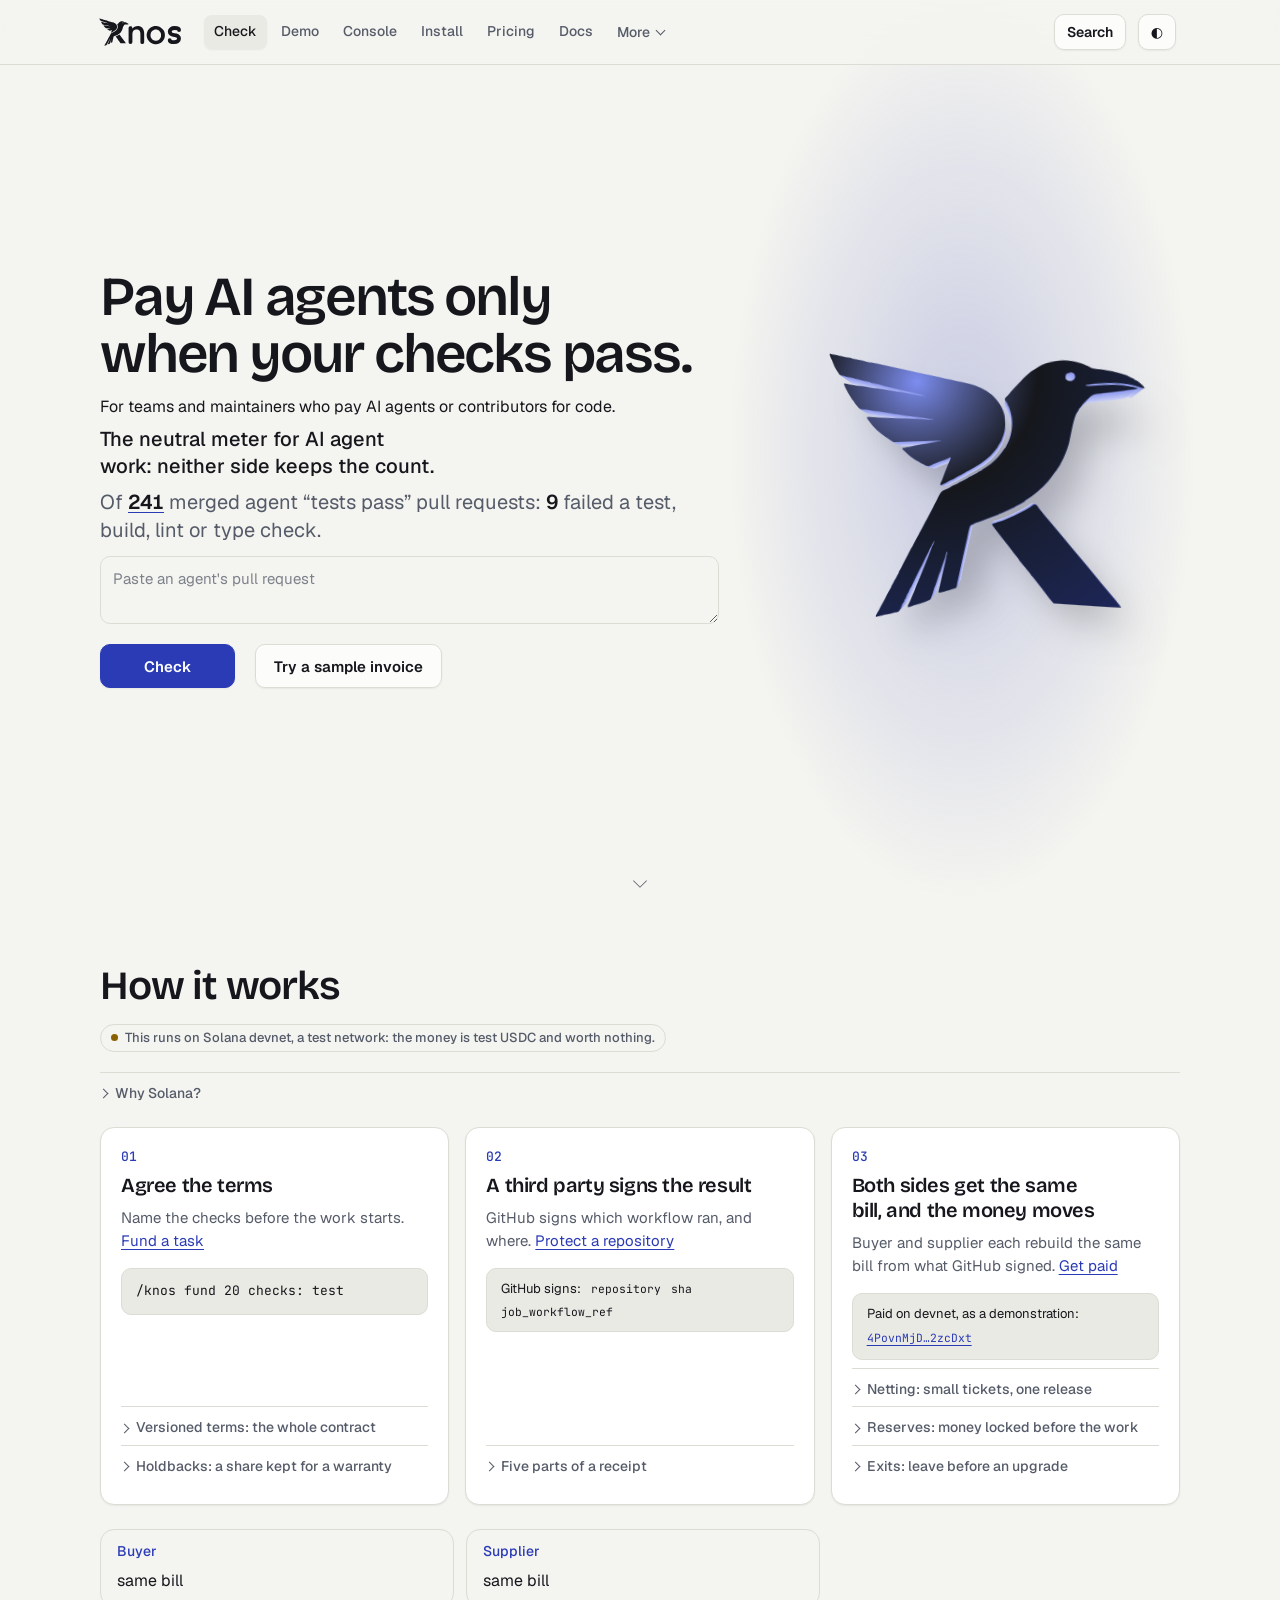
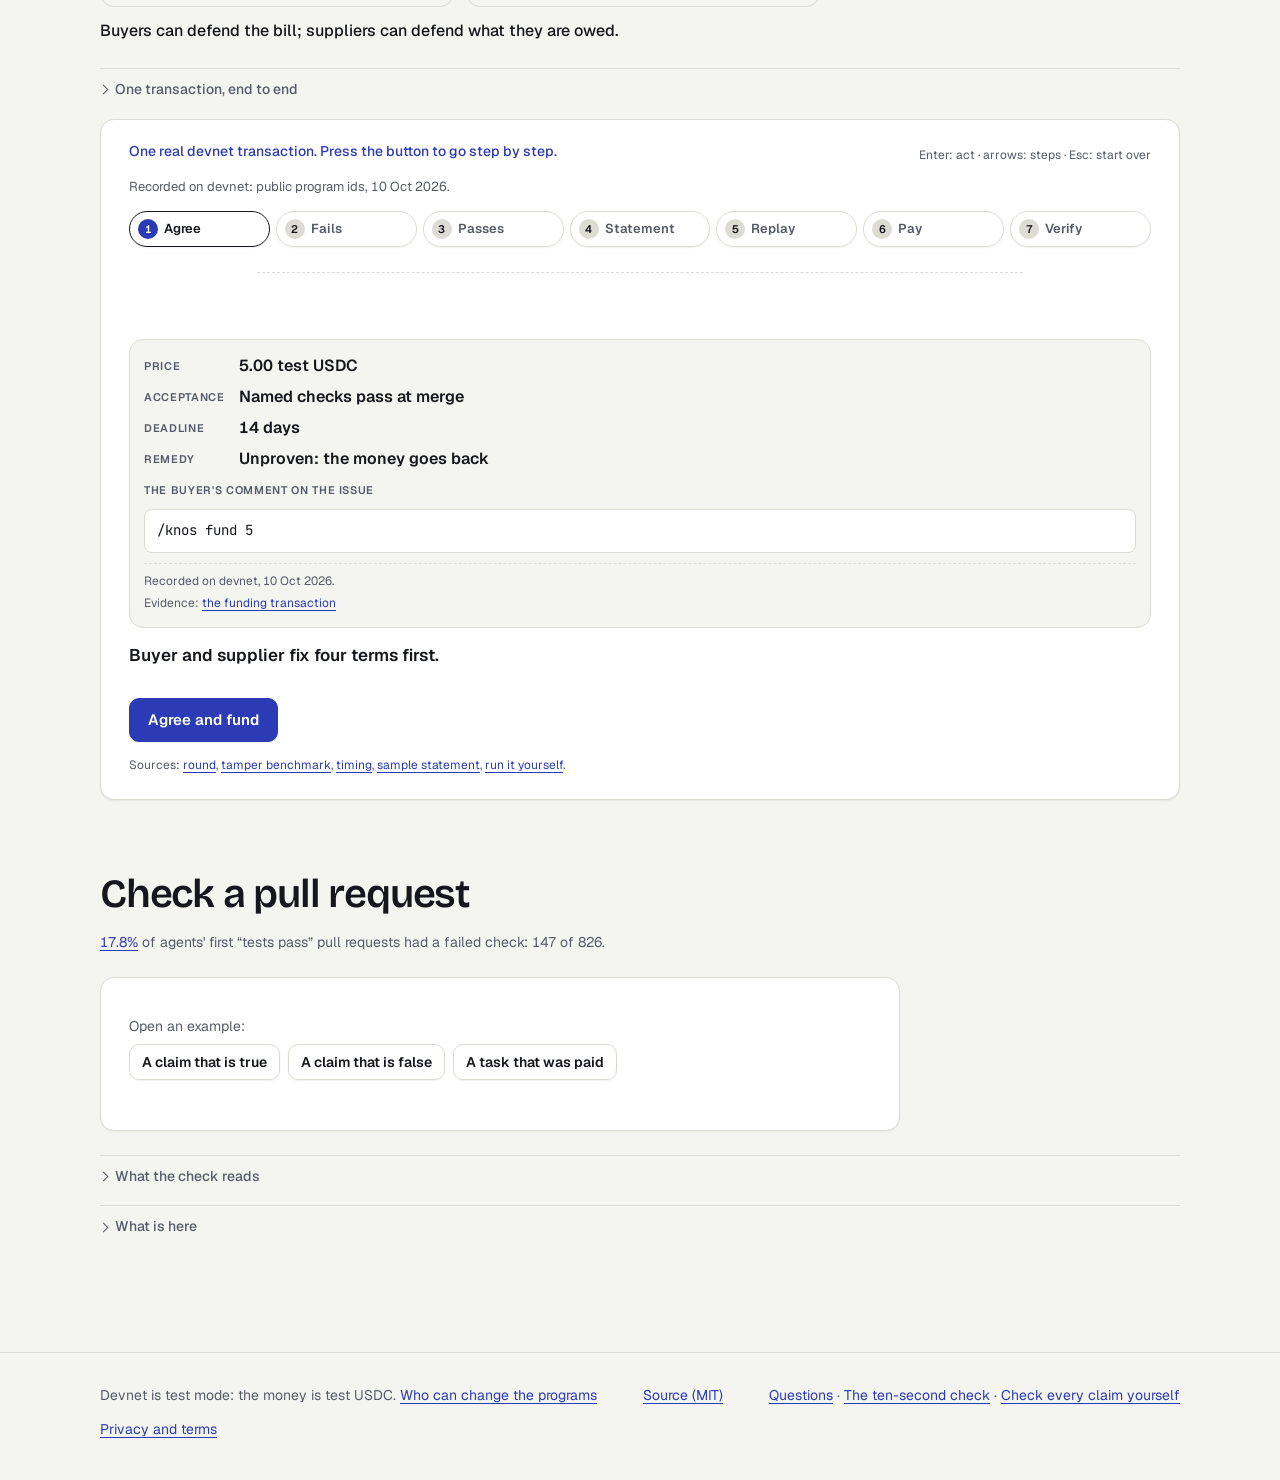
==== commit 91073f84: "Knos 0.3.27 release tree" ====
--- a/web/index.html
+++ b/web/index.html
@@ -49,46 +49,47 @@
 <!-- The first screen's control comes before the mark on a phone, and its answer before the mark too (web/front_door.js). -->
 <link rel="alternate" type="application/atom+xml" title="Knos: upgrade proposals of the programs" href="upgrades.xml">
 <link rel="alternate" type="application/atom+xml" href="index.atom" title="Agent PR Index">
-<!-- 0.3.19: under the sentence, one line: what a customer gets; the number follows it. Here, not in app.css, whose budget is spent. From 900 px the top margin is 36 px, so the upgrade line sits 4 px down and 24 px tall, clear of the sentence. -->
-<style>.hero .hero-fact { text-wrap: pretty; } .hero .hero-outcome { font-size: var(--s2); line-height: 1.35; font-weight: 500; color: var(--ink); max-width: 26em; margin: 0 0 8px; text-wrap: balance; } .hero .hero-fact { margin-bottom: 12px; } .hero .hero-board { margin-top: 12px; } .hero h1 { margin-bottom: 12px; } .hero .hero-fact .k-num { color: var(--ink); font-weight: 600; } #how-it-works { margin-top: 64px; scroll-margin-top: 80px; } @media (min-width: 900px) { .hero { padding-top: 36px; } .hero-upgrades { top: 4px; } .hero-upgrades > summary { padding-block: 2px; } }</style>
+<!-- The first screen: the outcome as the h1, then who it is for, then the sentence, then the number. Styled here because app.css is at its size limit (tests/web/motion.mjs). From 900 px the top margin is 36 px, so the upgrade line sits 4 px down and 24 px tall, clear of the sentence. -->
+<style>.hero .hero-fact { text-wrap: pretty; } .hero .hero-outcome { font-size: var(--s2); line-height: 1.35; font-weight: 500; color: var(--ink); max-width: 26em; margin: 0 0 8px; text-wrap: balance; } .hero .hero-who { color: var(--ink); max-width: 34em; margin: 0 0 6px; text-wrap: pretty; } .hero .hero-fact { margin-bottom: 12px; } .hero .hero-board { margin-top: 12px; } .hero h1 { margin-bottom: 12px; } .hero .hero-fact .k-num { color: var(--ink); font-weight: 600; } #how-it-works { margin-top: 64px; scroll-margin-top: 80px; } @media (min-width: 900px) { .hero { padding-top: 36px; } .hero-upgrades { top: 4px; } .hero-upgrades > summary { padding-block: 2px; } }</style>
 </head>
 <body>
-<a class="k-skip" href="#fd-in">Skip to the invoice box</a>
+<a class="k-skip" href="#fd-in">Skip to the check box</a>
 <header class="bar">
   <a class="brand" href="#check" aria-label="Knos home"><span class="wordmark" aria-hidden="true"></span><span class="name">Knos</span></a>
   <nav id="nav" aria-label="Sections">
-    <!-- Six links in the bar; the rest are under "More". A link with data-mount is a page a module fills: web/front.js
-         shows the link when this build has that page. Without scripts every link is a plain link of the bar. -->
+    <!-- Six links in the bar, what a customer needs; the rest are under "More": first what a customer uses, then the
+         pages that prove and run Knos. A link with data-mount is a page a module fills: web/front.js shows the link when
+         this build has that page. Without scripts every link is a plain link of the bar. -->
     <a href="#check">Check</a>
     <a href="#demo">Demo</a>
     <a href="#buy" data-mount="buy" hidden>Console</a>
-    <a href="#index" data-mount="index" hidden>Leaderboard</a>
+    <a href="#install" data-mount="install" hidden>Install</a>
     <a href="#pricing">Pricing</a>
     <a href="https://github.com/drexthealpha/Knos/tree/main/docs" rel="noopener">Docs</a>
     <div class="more" id="more">
       <button id="more-button" class="more-button" type="button" aria-expanded="false" aria-controls="more-list">More</button>
       <div class="more-list" id="more-list">
-        <a href="#story" data-mount="story" hidden>Story</a>
-        <a href="#supplier" data-mount="supplier" hidden>For suppliers</a>
-        <a href="#record" data-mount="record" hidden>Supplier records</a>
-        <a href="#keyholder" data-mount="keyholder" hidden>Hold a key</a>
-        <a href="#verifier" data-mount="verifier" hidden>Verifier</a>
-        <a href="#playground" data-mount="playground" hidden>Playground</a>
-        <a href="#terms" data-mount="terms" hidden>Terms</a>
+        <a href="#fund">Fund</a>
+        <a href="#claim">Get paid</a>
+        <a href="#check-a-pull-request" id="go-check">Check a pull request</a>
+        <a href="#shadow" data-mount="shadow" hidden>Invoice from a file</a>
         <a href="#records">Records</a>
         <a href="#invoice-statement" data-mount="invoice-statement" hidden>Statement</a>
-        <a href="#shadow" data-mount="shadow" hidden>Invoice from a file</a>
-        <a href="#check-a-pull-request" id="go-check">Check a pull request</a>
-        <a href="#fund">Fund</a>
-        <a href="#claim">Get paid</a>
         <a href="#protect">Protect</a>
-        <a href="#install" data-mount="install" hidden>Install</a>
+        <a href="#supplier" data-mount="supplier" hidden>For suppliers</a>
+        <a href="#terms" data-mount="terms" hidden>Terms</a>
+        <a href="#index" data-mount="index" hidden>Leaderboard</a>
+        <a href="#record" data-mount="record" hidden>Supplier records</a>
+        <a href="#playground" data-mount="playground" hidden>Playground</a>
+        <a href="#story" data-mount="story" hidden>Story</a>
+        <a href="#status" data-mount="status" hidden>Status</a>
         <a href="#network">Numbers</a>
-        <a href="#status" data-mount="status" hidden>Status</a>
         <a href="#pilot" data-mount="pilot" hidden>Pilot</a>
+        <a href="#verifier" data-mount="verifier" hidden>Verifier</a>
+        <a href="#build">Build</a>
         <a href="#capabilities" data-mount="capabilities" hidden>Capabilities</a>
         <a href="#reproduce" data-mount="reproduce" hidden>Reproduce</a>
-        <a href="#build">Build</a>
+        <a href="#keyholder" data-mount="keyholder" hidden>Hold a key</a>
       </div>
     </div>
   </nav>
@@ -102,24 +103,25 @@
 
 <main>
   <section id="view-check" class="view">
-    <!-- THE FIRST SCREEN: 40 words of prose at most, bar included (tests/web/front_door.mjs counts them as
-         tests/web/words.mjs does). The sentence, the figure (docs/backtest.json: 9 of the 241 merged, after the second reading), ONE control: a box
+    <!-- THE FIRST SCREEN: 56 words of prose at most, bar included (tests/web/front_door.mjs counts them as
+         tests/web/words.mjs does). The outcome (the h1), who it is for, the sentence, the figure (docs/backtest.json: 9 of the 241 merged, after the second reading), ONE control: a box
          for an agent's pull request (pasted alone it goes to its check, web/check.js at #check=owner/repo/123), your own
          invoice or a repository's name, with the invoice sample (web/front_door.js draws the answer into
          #front-result, in place), and directly under it the week's leaderboard as a strip. The round (web/demo.js fills
          #demo) is below it. -->
     <div class="hero k-stage">
       <div class="hero-words">
-        <h1 id="check">The neutral meter for AI agent work: neither side keeps the count.</h1>
-        <p class="hero-outcome" id="hero-outcome">Pay AI agents only when your checks pass.</p>
-        <p class="hero-fact" id="hero-fact"><a class="k-num" href="https://github.com/drexthealpha/Knos/blob/main/docs/backtest.json">241</a> merged agent “tests pass” pull requests: <span class="k-num">9</span> failed tests or builds.</p>
+        <h1 id="check">Pay AI agents only when your checks pass.</h1>
+        <p class="hero-who" id="hero-who">For teams and maintainers who pay AI agents or contributors for code.</p>
+        <p class="hero-outcome" id="hero-outcome">The neutral meter for AI agent work: neither side keeps the count.</p>
+        <p class="hero-fact" id="hero-fact">Of <a class="k-num" href="https://github.com/drexthealpha/Knos/blob/main/docs/backtest.json">241</a> merged agent “tests pass” pull requests: <span class="k-num">9</span> failed a test, build, lint or type check.</p>
         <form id="front-door" class="fd">
-          <textarea id="fd-in" rows="2" spellcheck="false" autocomplete="off" aria-label="An agent's pull request, an invoice, or owner/repo" placeholder="Paste an agent's pull request"></textarea>
-          <p class="actions"><button type="submit" class="k-btn" data-fd="run">Check</button> <button type="button" class="k-btn quiet" data-fd="sample">Try a sample</button></p>
+          <textarea id="fd-in" rows="2" spellcheck="false" autocomplete="off" aria-label="An agent's pull request link, an invoice, or a repository name (owner/repo)" placeholder="Paste an agent's pull request"></textarea>
+          <p class="actions"><button type="submit" class="k-btn" data-fd="run">Check</button> <button type="button" class="k-btn quiet" data-fd="sample">Try a sample invoice</button></p>
         </form>
         <!-- The weekly leaderboard, directly under the box (web/board_strip.js, from agent_index.json): asked for after
              the first paint. Until it answers these grey bars hold its place, so nothing moves when it lands. -->
-        <div id="hero-board" class="hero-board" aria-label="Agent PR Index, this week" aria-busy="true"><div class="board-strip" aria-hidden="true"><p class="bs-head"><i class="bs-sk" style="width:12em"></i></p>
+        <div id="hero-board" class="hero-board" aria-label="Agent pull request index, this week" aria-busy="true"><div class="board-strip" aria-hidden="true"><p class="bs-head"><i class="bs-sk" style="width:12em"></i></p>
           <ol class="bs-rows"><li><i class="bs-sk"></i><i class="bs-sk"></i><i class="bs-sk"></i></li><li><i class="bs-sk"></i><i class="bs-sk"></i><i class="bs-sk"></i></li><li><i class="bs-sk"></i><i class="bs-sk"></i><i class="bs-sk"></i></li><li><i class="bs-sk"></i><i class="bs-sk"></i><i class="bs-sk"></i></li></ol></div></div>
       </div>
       <!-- An upgrade of the programs that is waiting, said on the first screen in one line from upgrades.json (a file of
@@ -137,10 +139,10 @@
          (versioned terms, the receipt's five parts, holdbacks, reserves, netting, exits) waits behind one fold each, under the
          step it belongs to. tests/web/site.mjs holds the three, the promise and the six folds. -->
     <h2 id="how-it-works">How it works</h2>
-    <p class="devnet">Solana devnet. The money is test USDC.</p>
+    <p class="devnet">This runs on Solana devnet, a test network: the money is test USDC and worth nothing.</p>
     <details class="k-more" id="why-solana"><summary>Why Solana?</summary>
-<p class="fine">Money is released with no custodian, and the count is anchored where neither side can alter it.</p>
-<p class="fine">A receipt verifies with no chain. The chain is for the money and for the root.</p>
+<p class="fine">Money is released with no custodian, and neither buyer nor supplier can change the count. One person holds every upgrade key today; a program change waits 48 hours in public.</p>
+<p class="fine">You can check a receipt without Solana. Solana moves the money and stores one fingerprint of all the receipts.</p>
 </details>
     <ol class="how" aria-label="How it works">
       <li><h3>Agree the terms</h3>
@@ -149,11 +151,11 @@
         <div class="adv">
           <details class="k-more"><summary>Versioned terms: the whole contract</summary>
 <p class="fine">A versioned document of ten fields: what one deliverable is, who judges, who hears an appeal, who may change
-  the terms. An order cites one version. <a href="https://github.com/drexthealpha/Knos/blob/main/docs/TERMS.md#knos-terms-3">The terms document</a>.</p>
+  the terms. An order cites one version. <a href="https://github.com/drexthealpha/Knos/blob/main/docs/reference/TERMS.md#knos-terms-3">The terms document</a>.</p>
 </details>
           <details class="k-more"><summary>Holdbacks: a share kept for a warranty</summary>
-<p class="fine">A share of the payment stays in the order for the warranty. A signed revert inside it returns that share
-  to the funder. <a href="https://github.com/drexthealpha/Knos/blob/main/docs/DISPUTES.md">Disputes and warranties</a>.</p>
+<p class="fine">A share of the payment stays in the order for the warranty. If the change is undone during the warranty, GitHub signs that,
+  and the share goes back to the funder. <a href="https://github.com/drexthealpha/Knos/blob/main/docs/reference/DISPUTES.md">Disputes and warranties</a>.</p>
 </details>
         </div></li>
       <li><h3>A third party signs the result</h3>
@@ -162,25 +164,25 @@
         <div class="adv">
           <details class="k-more"><summary>Five parts of a receipt</summary>
 <p class="fine">Every receipt reads as identity, execution, acceptance, consequence and assurance: who signed, what ran,
-  which test passed, what became payable, and what stayed trusted. <a href="https://github.com/drexthealpha/Knos/blob/main/docs/RECEIPT.md#the-five-parts-of-a-receipt">The five parts</a>.</p>
+  which test passed, what became payable, and what you still have to trust. <a href="https://github.com/drexthealpha/Knos/blob/main/docs/reference/RECEIPT.md#the-five-parts-of-a-receipt">The five parts</a>.</p>
 </details>
         </div></li>
       <li><h3>Both sides get the same bill, and the money moves</h3>
-        <p>Rebuild one bill from the signed evidence. <a href="#claim">Get paid</a></p>
+        <p>Buyer and supplier each rebuild the same bill from what GitHub signed. <a href="#claim">Get paid</a></p>
         <div class="show receipt"><span>Paid on devnet, as a demonstration:</span>
           <a href="https://explorer.solana.com/tx/4PovnMjDMYj3DinBmX7S1vqN4KHVLxDd1tmoK5nrBNquiAidDxcrM78kMwezdziTxh4RroLp28ZVRFPoBh2zcDxt?cluster=devnet" target="_blank" rel="noopener" title="4PovnMjDMYj3DinBmX7S1vqN4KHVLxDd1tmoK5nrBNquiAidDxcrM78kMwezdziTxh4RroLp28ZVRFPoBh2zcDxt"><code>4PovnMjD…2zcDxt</code></a></div>
         <div class="adv">
           <details class="k-more"><summary>Netting: small tickets, one release</summary>
-<p class="fine">Small outcomes add up off chain and are paid as one release per supplier per period.
-  <a href="https://github.com/drexthealpha/Knos/blob/main/docs/NETTING.md">Netting</a>.</p>
+<p class="fine">Small payments are added up outside Solana and paid as one transfer per supplier per period.
+  <a href="https://github.com/drexthealpha/Knos/blob/main/docs/reference/NETTING.md">Netting</a>.</p>
 </details>
           <details class="k-more"><summary>Reserves: money locked before the work</summary>
-<p class="fine">A buyer locks money for one supplier before the work; netted work draws on it.
-  <a href="https://github.com/drexthealpha/Knos/blob/main/docs/NETTING.md">Reserves</a>.</p>
+<p class="fine">A buyer locks money for one supplier before the work; the added-up payments are taken from it.
+  <a href="https://github.com/drexthealpha/Knos/blob/main/docs/reference/NETTING.md">Reserves</a>.</p>
 </details>
           <details class="k-more"><summary>Exits: leave before an upgrade</summary>
-<p class="fine">An upgrade of the programs waits two days in public. <code>knos exit --before-upgrade</code> lists what
-  you hold and its way out. <a href="https://github.com/drexthealpha/Knos/blob/main/docs/GOVERNANCE.md">Governance</a>.</p>
+<p class="fine">Any change to Knos's programs is shown in public two days before it can run. <code>knos exit --before-upgrade</code> lists what
+  you hold and its way out. <a href="https://github.com/drexthealpha/Knos/blob/main/docs/reference/GOVERNANCE.md">Governance</a>.</p>
 </details>
         </div></li>
     </ol>
@@ -189,7 +191,7 @@
       <p><span class="k-kicker">Supplier</span> <span>same bill</span></p>
       <figcaption class="promise">Buyers can defend the bill; suppliers can defend what they are owed.</figcaption>
     </figure>
-    <!-- One order told end to end (docs/submission/TRANSACTION.md): six steps, one fold, each step 12 words at most. -->
+    <!-- One order told end to end (docs/TRANSACTION.md): six steps, one fold, each step 12 words at most. -->
     <details class="k-more" id="one-transaction"><summary>One transaction, end to end</summary>
       <ul class="plain" aria-label="One transaction, step by step">
         <li class="k-step" data-state="done">Fund the order in test USDC under terms fixed first.</li>
@@ -199,12 +201,12 @@
         <li class="k-step" data-state="done">Refuse a replay of the same proof: nothing paid twice.</li>
         <li class="k-step" data-state="done">Rebuild the invoice on both sides: one line, agreed.</li>
       </ul>
-      <p class="fine"><a href="https://github.com/drexthealpha/Knos/blob/main/docs/submission/TRANSACTION.md">Read the whole record</a></p>
+      <p class="fine"><a href="https://github.com/drexthealpha/Knos/blob/main/docs/TRANSACTION.md">Read the whole record</a></p>
     </details>
     <section id="demo" class="mount" aria-label="Demo" hidden></section>
 
     <h2 id="check-a-pull-request">Check a pull request</h2>
-    <p class="fine" id="second-fact"><a class="k-num" href="https://github.com/drexthealpha/Knos/blob/main/docs/BENCH.md">17.8%</a> of agents' first “tests pass” pull requests had a failed check.</p>
+    <p class="fine" id="second-fact"><a class="k-num" href="https://github.com/drexthealpha/Knos/blob/main/docs/reference/BENCH.md">17.8%</a> of agents' first “tests pass” pull requests had a failed check: 147 of 826.</p>
     <!-- ONE BOX: a pull request, a repository or a transaction is typed in the first screen's box (#fd-in, web/front_door.js).
          This form has no field of its own: the examples put their input in it and press it (web/first.js), and a
          transaction typed in the box is read here too (web/front.js elsewhere). -->
@@ -222,8 +224,8 @@
 <p class="fine">This page is static files. It reads GitHub's public API and Solana from your browser and sends nothing to Knos.
   Agent records come from the <a href="index.json">Agent PR Index</a>.</p>
 <p class="fine" id="install-today"><strong>For your own agent:</strong> <code>pipx install knos</code>, then <code>knos init</code>.
-  It adds a Stop hook (when the agent says tests pass, Knos runs the check before the agent may stop) and an MCP server,
-  <code>knos mcp</code>. It holds no key and no wallet. <a href="https://github.com/drexthealpha/Knos/blob/main/docs/INSTALL.md">Every way to install it</a>.</p>
+  It adds a Stop hook: your agent must run the check before it may say its tests pass. It also adds a tool server agents can call
+  (<a href="https://github.com/drexthealpha/Knos/blob/main/docs/WORDS.md">MCP</a>), <code>knos mcp</code>. It holds no key and no wallet. <a href="https://github.com/drexthealpha/Knos/blob/main/docs/reference/INSTALL.md">Every way to install it</a>.</p>
 </details>
     <figure id="film" class="film" hidden>
       <video id="demo-video" controls preload="metadata" playsinline></video>
@@ -232,16 +234,15 @@
     <details class="k-more" id="what-is-here">
       <summary>What is here</summary>
       <ul class="lead-with">
-        <li><span>A verifier on Solana for any <code>RS256</code> workload identity, readable by other programs.</span></li>
-        <li><span>Named checks and allowed paths, hashed into the order at funding.</span></li>
-        <li><span>A seller who can settle without the buyer.</span></li>
+        <li><span>A Solana program checks a CI system's signed identity token (<code>RS256</code>), such as GitHub's.</span></li>
+        <li><span>The checks and the files a change may touch are fixed at funding.</span></li>
+        <li><span>A supplier can collect payment without waiting for the buyer.</span></li>
         <li><span>Payment on a black-box check: 0 of 63 cheating pull requests passed it, 56 passed plain CI.</span></li>
-        <li><span>A neutral count of accepted outcomes, with no escrow.</span></li>
+        <li><span>A count of accepted work that neither side keeps alone, with no escrow.</span></li>
       </ul>
-      <p class="lede">A work order is a task, its budget and the terms that decide whether it is done, fixed before the work
-        starts. A bounty on an issue is the smallest work order. When the work is merged, a workflow run that GitHub signs
-        says whether the terms were met, and a Solana program checks that signature itself before it pays. No person holds
-        the money in between.</p>
+      <p class="lede">A work order is a task, its budget and the terms that decide when it is done. All three are fixed before
+        work starts. A bounty on an issue is the smallest work order. When the work is merged, GitHub signs which checks ran.
+        A Solana program checks that signature before it pays. No person holds the money in between.</p>
     </details>
 
   </section>
@@ -250,9 +251,9 @@
        capabilities.json, which scripts/build_site.sh copies from docs/); web/install.js fills #install-pr. A page that
        holds nothing is not shown; web/front.js shows the link of one that does in the menu and shows the page alone at
        its hash (#buy, #install, #capabilities). -->
-  <section id="buy" class="mount" aria-label="Buy" hidden></section>
+  <section id="buy" class="mount" aria-label="Buy work" hidden></section>
   <section id="install" class="mount" aria-label="Install" hidden>
-    <h2>Install by one pull request</h2>
+    <h2>Install with one pull request</h2>
     <p class="lede">Write your repository. GitHub's editor opens, filled in.</p>
     <details class="k-more">
 <summary>What the link does</summary>
@@ -261,7 +262,7 @@
 </details>
     <div id="install-pr" class="card"></div>
     <p class="fine">Add the check on every pull request: <a href="#protect">Protect a repository</a>.
-  <a href="https://github.com/drexthealpha/Knos/blob/main/docs/INSTALL.md">Every way to install it</a>.</p>
+  <a href="https://github.com/drexthealpha/Knos/blob/main/docs/reference/INSTALL.md">Every way to install it</a>.</p>
   </section>
   <section id="capabilities" class="mount" aria-label="Capabilities" hidden></section>
   <!-- Filled by web/mounts.js: #status (the relay's log and the canary's round, read when the page is opened), #index
@@ -270,13 +271,13 @@
   <section id="index" class="mount" aria-label="Index" hidden></section>
   <section id="pilot" class="mount" aria-label="Pilot" hidden></section>
   <section id="reproduce" class="mount" aria-label="Reproduce" hidden></section>
-  <!-- 0.3.16: web/shadow.js fills #shadow (check an invoice), web/verifier.js #verifier, web/playground.js #playground,
+  <!-- web/shadow.js fills #shadow (check an invoice), web/verifier.js #verifier, web/playground.js #playground,
        web/terms.js #terms (the terms registry). -->
-  <section id="shadow" class="mount" aria-label="Shadow" hidden></section>
+  <section id="shadow" class="mount" aria-label="Check an invoice" hidden></section>
   <section id="verifier" class="mount" aria-label="Verifier" hidden></section>
   <section id="playground" class="mount" aria-label="Playground" hidden></section>
   <section id="terms" class="mount" aria-label="Terms" hidden></section>
-  <!-- 0.3.17: web/supplier.js fills #supplier, web/statements.js #invoice-statement (one invoice's statement for accounts
+  <!-- web/supplier.js fills #supplier, web/statements.js #invoice-statement (one invoice's statement for accounts
        payable; #statement=login stays the month's statement in Records), web/story.js #story. -->
   <section id="supplier" class="mount" aria-label="Supplier" hidden></section>
   <section id="invoice-statement" class="mount" aria-label="Statement" hidden></section>
@@ -305,13 +306,13 @@
         request, <a href="https://github.com/drexthealpha/Knos/blob/main/examples/knos-check.yml">examples/knos-check.yml</a>
         to <code>.github/workflows/knos-check.yml</code>.</p></noscript>
     </form>
-    <p class="fine"><a href="#install">Install by one pull request</a></p>
+    <p class="fine"><a href="#install">Install with one pull request</a></p>
     <div class="card">
       <details class="k-more">
 <summary>What the file does: five jobs</summary>
 <ul>
   <li>Answers every <code>/knos</code> comment. <code>/knos help</code> lists the commands.</li>
-  <li>On <code>/knos fund</code>: asks GitHub to sign one statement that funds this task. Anyone may carry it to Solana; it works once.</li>
+  <li>On <code>/knos fund</code>: asks GitHub to sign one statement that funds this task. Anyone may send it to Solana; it can be used once.</li>
   <li>On a merge that closes a funded issue: reads GitHub's record against the funded terms, and asks GitHub to sign
     the payment only when every funded check passed and the changed files are in scope.</li>
   <li>Comments, and assigns an issue for <code>/knos take</code>.</li>
@@ -324,13 +325,13 @@
   <li>Hold or move money. It has no wallet. Money moves only on Solana, after the program has checked GitHub's signature.</li>
   <li>Change your code, branches or settings: it can read, comment and assign.</li>
   <li>Spend a Balance past its limits: only its owner's and listed people's comments count, and no task takes more than its cap.</li>
-  <li>Change a task's terms after funding, or take back an attested payment.</li>
+  <li>Change a task's terms after funding, or take back a payment GitHub has signed for.</li>
   <li>Be changed by a pull request: it runs from the default branch and never uses <code>pull_request_target</code>.</li>
   <li>Vouch for more than its repository can: GitHub signs which workflow ran, at which commit, in which repository,
     not what it read there.</li>
 </ul>
-<p class="fine">No secret is needed: Knos's public relay carries the signed statements and pays the fees.
-  <a href="https://github.com/drexthealpha/Knos/blob/main/docs/INSTALL.md#what-knosyml-does-and-what-it-cannot">Each limit in full, and the optional relay key</a>.</p>
+<p class="fine">No secret is needed: Knos's public relay (a server that sends signed statements to Solana) sends them and pays the network fees.
+  <a href="https://github.com/drexthealpha/Knos/blob/main/docs/reference/INSTALL.md#what-knosyml-does-and-what-it-cannot">Each limit in full, and the optional relay key</a>.</p>
 </details>
       <div id="workflow-facts"></div>
     </div>
@@ -338,7 +339,7 @@
 <summary>The optional check file</summary>
 <p class="fine"><code>knos-check.yml</code> checks every pull request, forks included, and moves no money. It reports
   through its own status, <code>check / claims</code>. A pull request can change it for its own run, so it is advice:
-  nothing about money depends on it. <a href="https://github.com/drexthealpha/Knos/blob/main/docs/INSTALL.md#the-optional-second-file-knos-checkyml">The second file in full</a>.</p>
+  nothing about money depends on it. <a href="https://github.com/drexthealpha/Knos/blob/main/docs/reference/INSTALL.md#the-optional-second-file-knos-checkyml">The second file in full</a>.</p>
 </details>
   </section>
 
@@ -354,10 +355,10 @@
   <dt><code>/knos fund</code></dt>
   <dd>A line of a comment, or of a new issue's description, that starts with it. <code>/knos bounty</code> means the same.</dd>
   <dt><code>20</code></dt>
-  <dd>The amount, from 5 to 100,000 test USDC, with at most 6 decimals. A build for real money sets its own cap.</dd>
+  <dd>The amount, from 5 to 100,000 test USDC, with at most 6 decimals. A version that uses real money would set its own maximum.</dd>
   <dt><code>checks: test</code></dt>
-  <dd>The checks that must have concluded <code>success</code> at the merged pull request's last commit. Left out: the
-    default branch's required checks, else the checks that ran on its latest commit. <code>checks: none</code>: your
+  <dd>The checks that must pass on the merged pull request's last commit. If you name none, Knos uses the
+    default branch's required checks, or else the checks that ran on its latest commit. <code>checks: none</code>: your
     merge alone is the acceptance.</dd>
   <dt>Optional</dt>
   <dd><code>paths: src/**</code> (the only files a pull request may change), <code>days 30</code> (when unpaid money
@@ -378,7 +379,7 @@
   <code>/knos take</code>, <code>/knos status</code>, <code>/knos reject</code>, <code>/knos tip</code>.</p>
 <p class="fine"><strong>Payment without a merge</strong> is offered only for a black-box check: the submission runs as a
   separate process and only its output is compared. Of 63 cheating pull requests in
-  <a href="https://github.com/drexthealpha/Knos/blob/main/docs/TAMPER.md">the tamper benchmark</a>, plain CI passed 56, in-process acceptance tests passed 7 and
+  <a href="https://github.com/drexthealpha/Knos/blob/main/docs/reference/TAMPER.md">the tamper benchmark</a>, plain CI passed 56, in-process acceptance tests passed 7 and
   the black-box check passed none.</p>
 </details>
     </div>
@@ -388,11 +389,11 @@
       <h3>Add money</h3>
       <details class="k-more">
 <summary>What a Balance is</summary>
-<p>A comment spends a <strong>Balance</strong>: test USDC a wallet set aside for one GitHub owner's repositories.
-  That wallet names who may spend it (up to four besides the owner) and the cap per task; only it can take unspent money
-  back. With no Balance, the devnet faucet gives free test USDC: at most 100 per comment, once per repository per
-  minute. Faucet money cannot be withdrawn and is counted apart.
-  <a href="https://github.com/drexthealpha/Knos/blob/main/docs/SECURITY.md#11-a-balance-mints-and-extensions">A Balance in full</a>.</p>
+<p>A comment spends a <strong>Balance</strong>. A Balance is test USDC that one wallet sets aside for one GitHub
+  owner's repositories. That wallet picks who may spend it (up to four people besides the owner) and the most one task may
+  take. Only that wallet can take unspent money back. With no Balance, the devnet faucet gives free test USDC: at most 100
+  per comment, once per repository per minute. Faucet money cannot be withdrawn and is counted apart.
+  <a href="https://github.com/drexthealpha/Knos/blob/main/docs/reference/SECURITY.md#11-a-balance-mints-and-extensions">A Balance in full</a>.</p>
 </details>
       <ol class="flow">
         <li>
@@ -408,8 +409,8 @@
               <summary class="fine">Another token</summary>
               <label for="money-mint">Mint address (devnet)</label>
               <input id="money-mint" type="text" autocomplete="off" value="4zMMC9srt5Ri5X14GAgXhaHii3GnPAEERYPJgZJDncDU">
-              <p class="fine">Prefilled with Circle's devnet test USDC. SPL Token and Token-2022 mints work; a mint that
-                can block or tax a transfer is refused by the program.</p>
+              <p class="fine">Prefilled with Circle's devnet test USDC. Standard Solana tokens work. The program refuses
+                a token that can block or tax a transfer.</p>
             </details>
             <button type="submit" id="owner-go" class="k-btn quiet">Look it up</button>
           </form>
@@ -450,7 +451,7 @@
 <p>Put test USDC in escrow, from your wallet, for an issue of any public repository. That repository needs no file.
   <strong>Nothing is sent</strong> until your wallet shows you the transaction and you approve it.</p>
 </details>
-      <p id="any-available" class="status" role="status" aria-live="polite">Asking devnet which version of knos_pay is live…</p>
+      <p id="any-available" class="status" role="status" aria-live="polite">Checking which version of the payment program runs on devnet…</p>
       <form id="any-form" autocomplete="off" novalidate>
         <label for="any-issue">The issue, as GitHub writes its address</label>
         <input id="any-issue" type="text" autocomplete="off" spellcheck="false" placeholder="https://github.com/owner/repo/issues/7 or owner/repo#7">
@@ -531,8 +532,8 @@
           <pre>/knos address YOUR_SOLANA_ADDRESS</pre>
           <details class="k-more">
 <summary>When the address counts</summary>
-<p class="fine">Comment on your own pull request. It is paid to that address once the pull request is merged and the
-  payment is attested. An edited comment does not count: to change the address, post a new one.</p>
+<p class="fine">Comment on your own pull request. It is paid to that address once the pull request is merged and
+  GitHub has signed the run that pays it. An edited comment does not count: to change the address, post a new one.</p>
 <p class="fine">Who is paid: the person whose pull request is merged for the task. You need no wallet to do the work.</p>
 </details>
         </li>
@@ -635,7 +636,7 @@
   <section id="view-pricing" class="view" hidden>
     <p class="k-kicker" id="price-rule">Knos never charges the party being rated.</p>
     <h2 id="pricing">What Knos costs</h2>
-    <p class="lede">Check free. Pay when acceptance is counted or settled.</p>
+    <p class="lede">Checking is free. Pay only for accepted work, counted or paid.</p>
     <div class="k-card" id="bill"></div>
     <div class="card">
       <h3>The price book</h3>
@@ -647,12 +648,13 @@
         <tr><th scope="row">Control</th><td>organisation, per year</td><td>Team 25,000; Business 100,000; Enterprise from 400,000 (not deliverable yet: it needs single sign-on, private deployment and support that do not exist)</td><td>buyer</td><td>contract</td></tr>
         <tr><th scope="row">Pilot</th><td>one buyer, two suppliers, 30 days, one reconciled invoice</td><td>2,500 USD, credited against year one</td><td>buyer</td><td>contract</td></tr>
       </tbody></table></div>
+      <p class="fine" id="meter-proposed">The Meter line is a proposed price: nobody pays it yet. On devnet today: 10,000 evaluations free a month, then 0.05 test USDC each.</p>
       <p class="fine" id="price-version">Which fee applies to a task today is read from the program:
   <span id="price-version-now">reading Solana devnet…</span></p>
 <details class="k-more">
 <summary>What the programs enforce</summary>
-<p class="fine" id="price-tip">Relayer tip: 0.05, or 0.30 on a payee's first payment, out of the fee. An order holds from
-  <span id="price-bounds">5 to 100,000</span> test USDC on devnet; a build for real money sets its own cap.</p>
+<p class="fine" id="price-tip">Of the fee, 0.05 goes to whoever sends the payment to Solana (0.30 on someone's first payment). An order holds from
+  <span id="price-bounds">5 to 100,000</span> test USDC on devnet; a version that uses real money would set its own maximum.</p>
 <p class="fine" id="price-honest"><span id="price-honest-now"></span>The program enforces the Acceptance line at release: 0.30% and the floor. Volume rates
   are a rebate by contract, off chain. Meter is charged from prepaid credits. The Meter line is proposed: the
   deployed meter program charges 0.05 an evaluation after 10,000 free a month. Control and the Pilot are contract prices that
@@ -671,7 +673,8 @@
       <div id="calc-result" role="status" aria-live="polite"></div>
     </div>
     <div class="card" id="calc-meter">
-      <h3>What counting costs</h3>
+      <h3>What counting would cost at the proposed price</h3>
+      <p class="fine" id="meter-today">The meter on devnet today: 10,000 free a month, then 0.05 test USDC each.</p>
       <form id="meter-form">
         <label for="meter-n">Evaluations a month</label>
         <input id="meter-n" inputmode="numeric" autocomplete="off" value="25000">
@@ -740,10 +743,10 @@
       <ul class="plain">
   <li><a href="#rank=earners">Earners</a>: by real money (Circle's USDC) received. Test money and self-payment are not counted.</li>
   <li><a href="#rank=funders">Funders</a>: by real money (Circle's USDC) paid out, with how reliably they paid.</li>
-  <li><a href="#rank=agents">Agents by false-claim rate</a>: from the Agent PR Index, lowest first, with 95% intervals.</li>
+  <li><a href="#rank=agents">Agents by false-claim rate</a>: from the Agent PR Index, lowest first, with 95% confidence intervals.</li>
 </ul>
     </div>
-    <div class="card" id="rec-index" aria-live="polite"><p class="fine">Reading records.json…</p></div>
+    <div class="card" id="rec-index" aria-live="polite"><p class="fine">Reading the records…</p></div>
     <noscript><p class="fine">The records are files on this site; this page reads them in your browser and needs JavaScript. The same pages are at u/&lt;login&gt;.html, r/&lt;owner&gt;/&lt;repo&gt;.html and rank/earners.html.</p></noscript>
   </section>
 
@@ -787,8 +790,8 @@
       <h3>Use it from your program</h3>
       <details class="k-more">
 <summary>Read one account</summary>
-<p>A verified token is an account owned by knos-oidc. Read it; call nothing. The interface crate has no dependency.</p>
-<p class="fine"><a href="https://github.com/drexthealpha/Knos/blob/main/docs/OIDC.md">docs/OIDC.md</a> says how. An example with its test:
+<p>A verified token is an account owned by knos-oidc. Read it; call nothing. The Rust interface crate depends on nothing else.</p>
+<p class="fine"><a href="https://github.com/drexthealpha/Knos/blob/main/docs/reference/OIDC.md">docs/reference/OIDC.md</a> says how. An example with its test:
   <a href="https://github.com/drexthealpha/Knos/tree/main/examples/oidc_gate">examples/oidc_gate</a>. The crate:
   <a href="https://github.com/drexthealpha/Knos/tree/main/crates/knos-oidc-interface">crates/knos-oidc-interface</a>.
   IDLs: <a href="https://github.com/drexthealpha/Knos/tree/main/idl">idl/</a>. A JavaScript client:
@@ -814,9 +817,9 @@
 
 <footer class="foot">
   <span>Devnet is test mode: the money is test USDC.
-    <a href="https://github.com/drexthealpha/Knos/blob/main/docs/GOVERNANCE.md">Who can change the programs</a></span>
+    <a href="https://github.com/drexthealpha/Knos/blob/main/docs/reference/GOVERNANCE.md">Who can change the programs</a></span>
   <span><a href="https://github.com/drexthealpha/Knos">Source (MIT)</a></span>
-  <span><a href="faq.html">Questions</a> · <a href="check/">The ten-second check</a></span>
+  <span><a href="faq.html">Questions</a> · <a href="check/">The ten-second check</a> · <a href="#judges" id="foot-judges">Check every claim yourself</a></span>
   <span><a href="privacy.html">Privacy and terms</a></span>
 </footer>
 <!-- One script for the first screen. The code of every other page is asked for when that page is first opened (web/front.js, PAGES). -->
